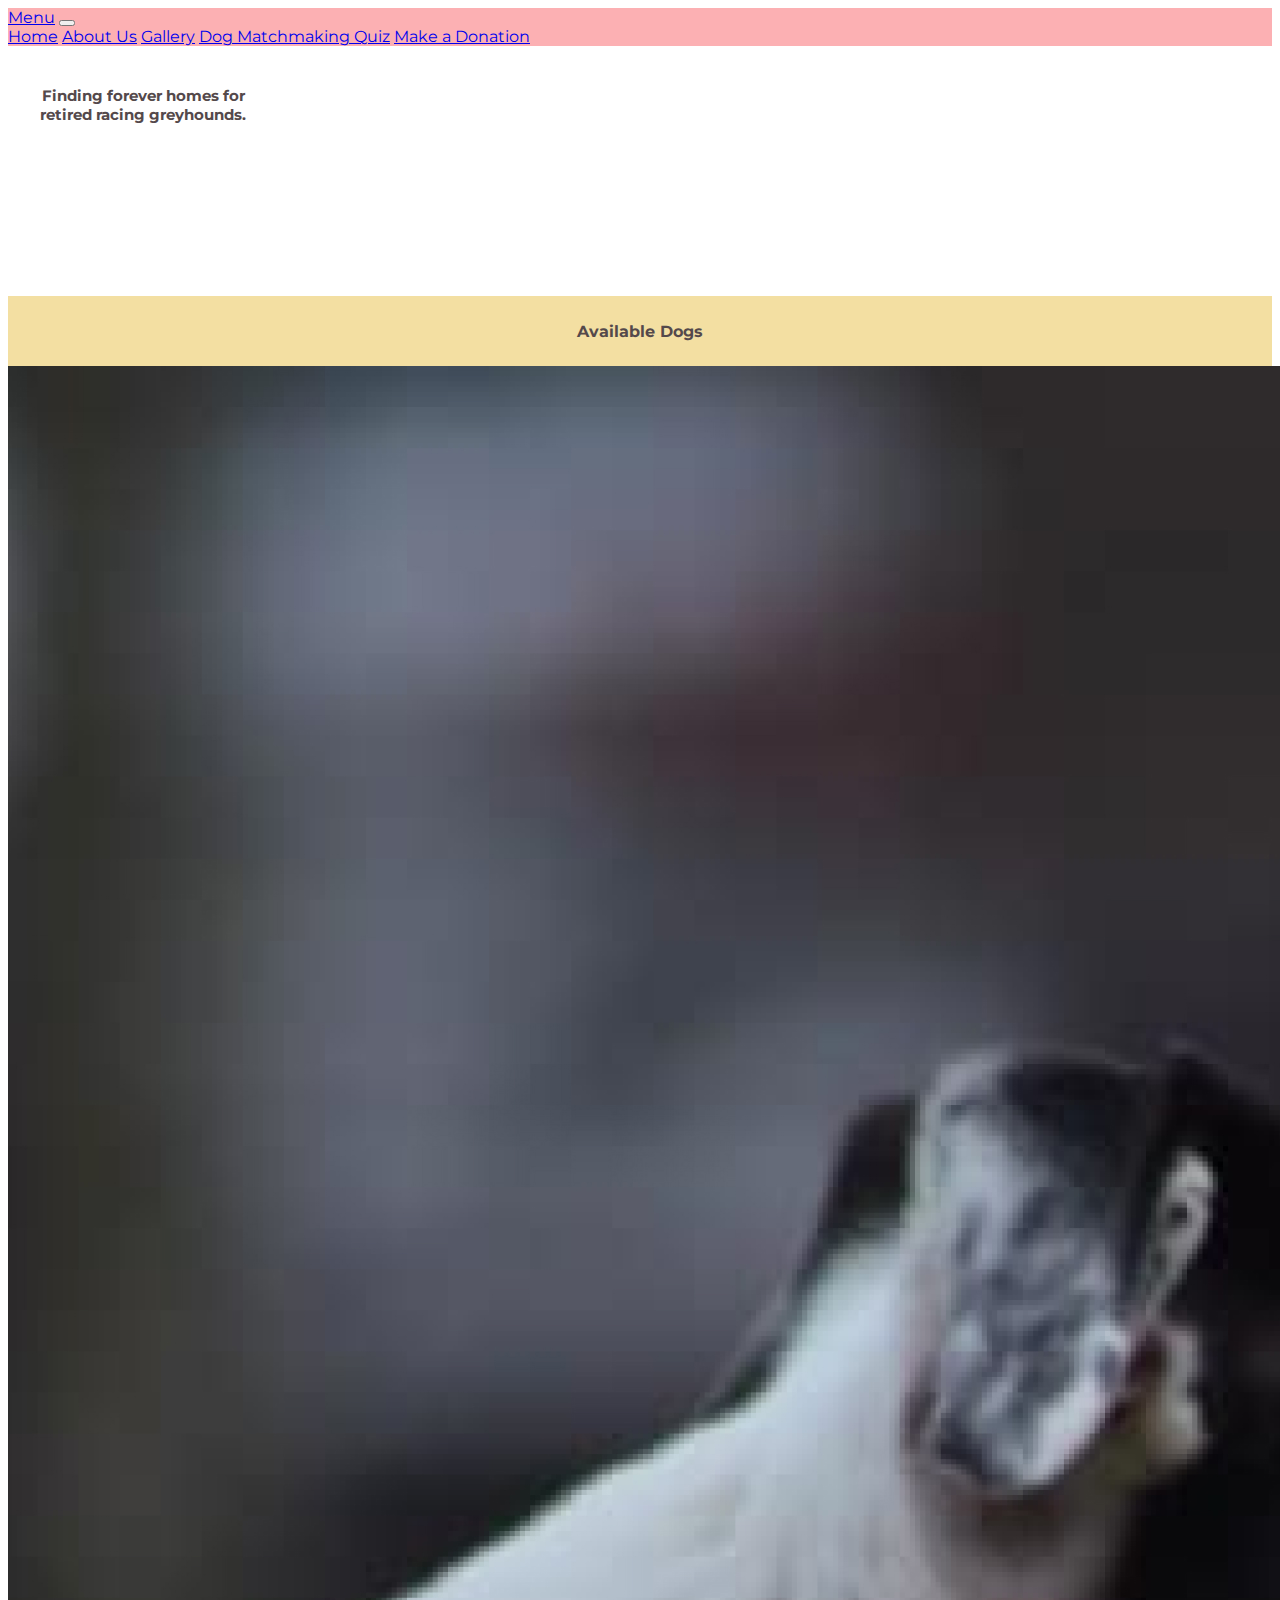
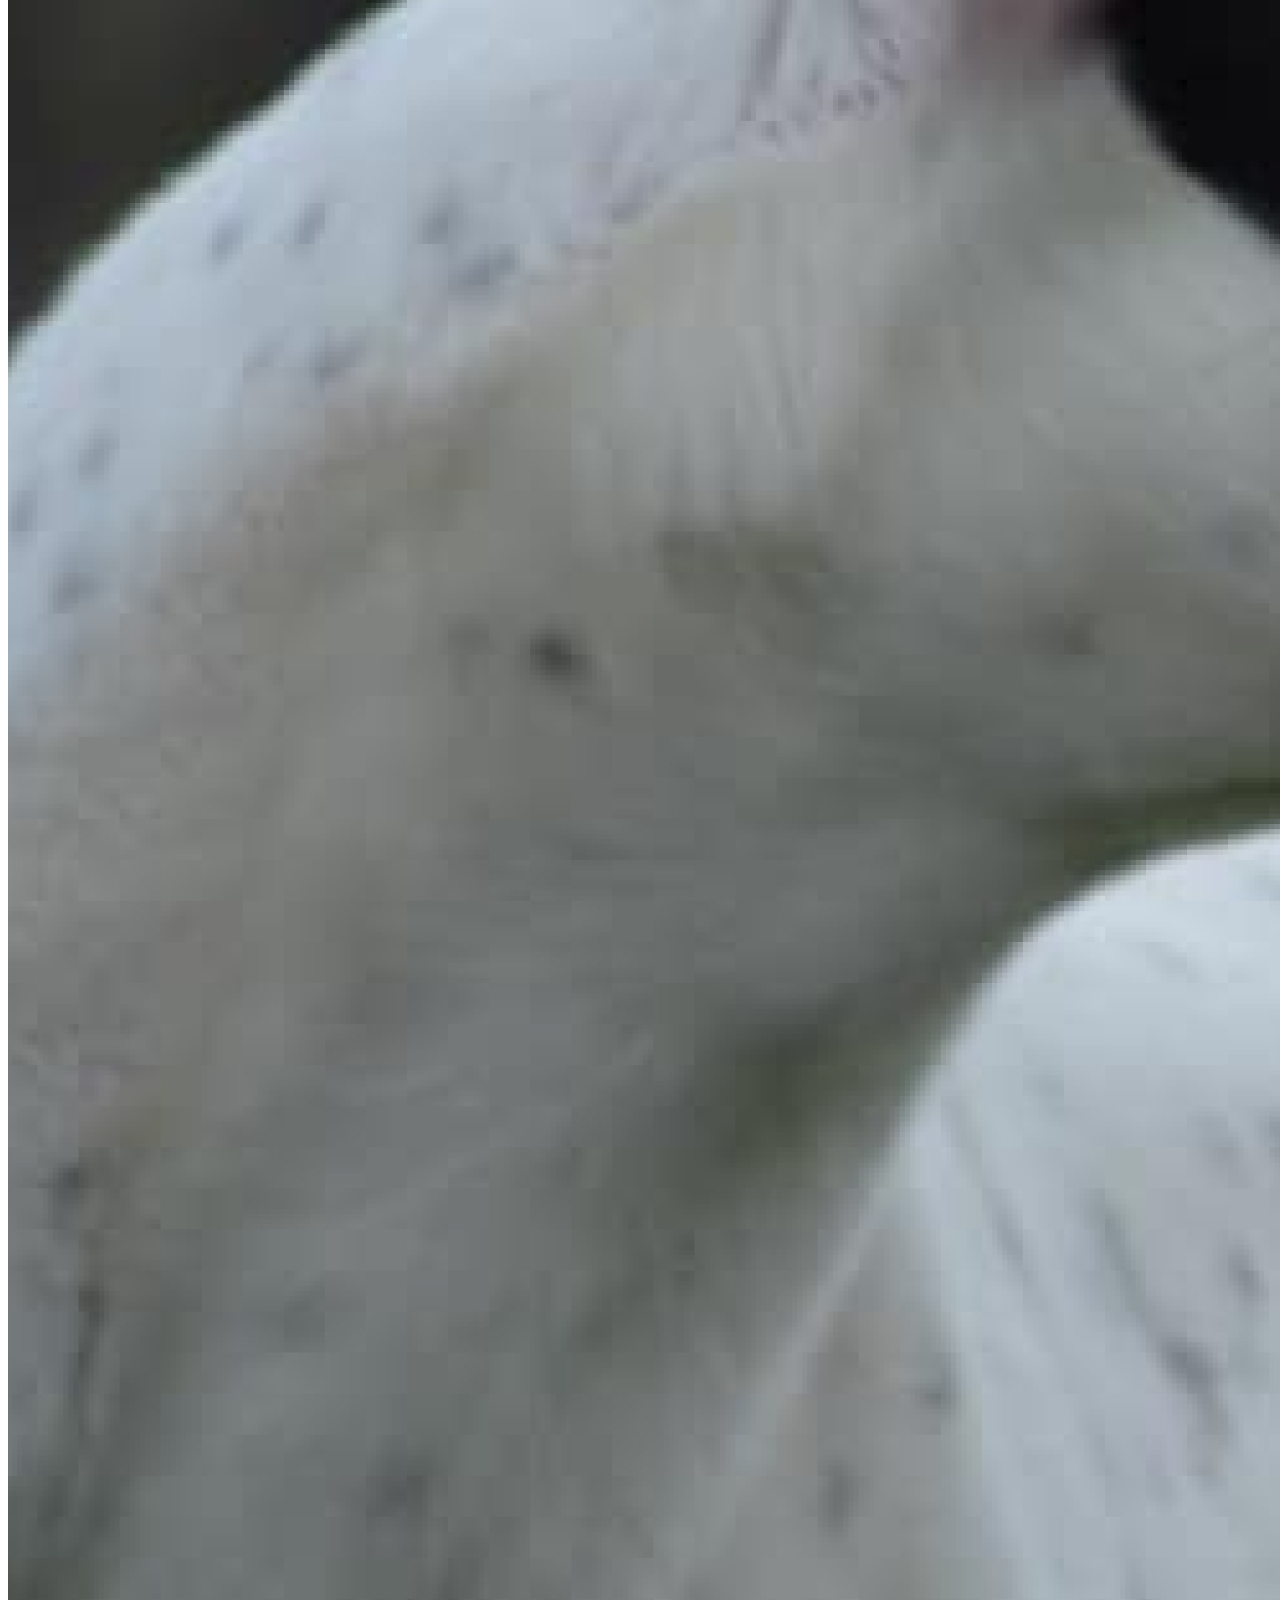
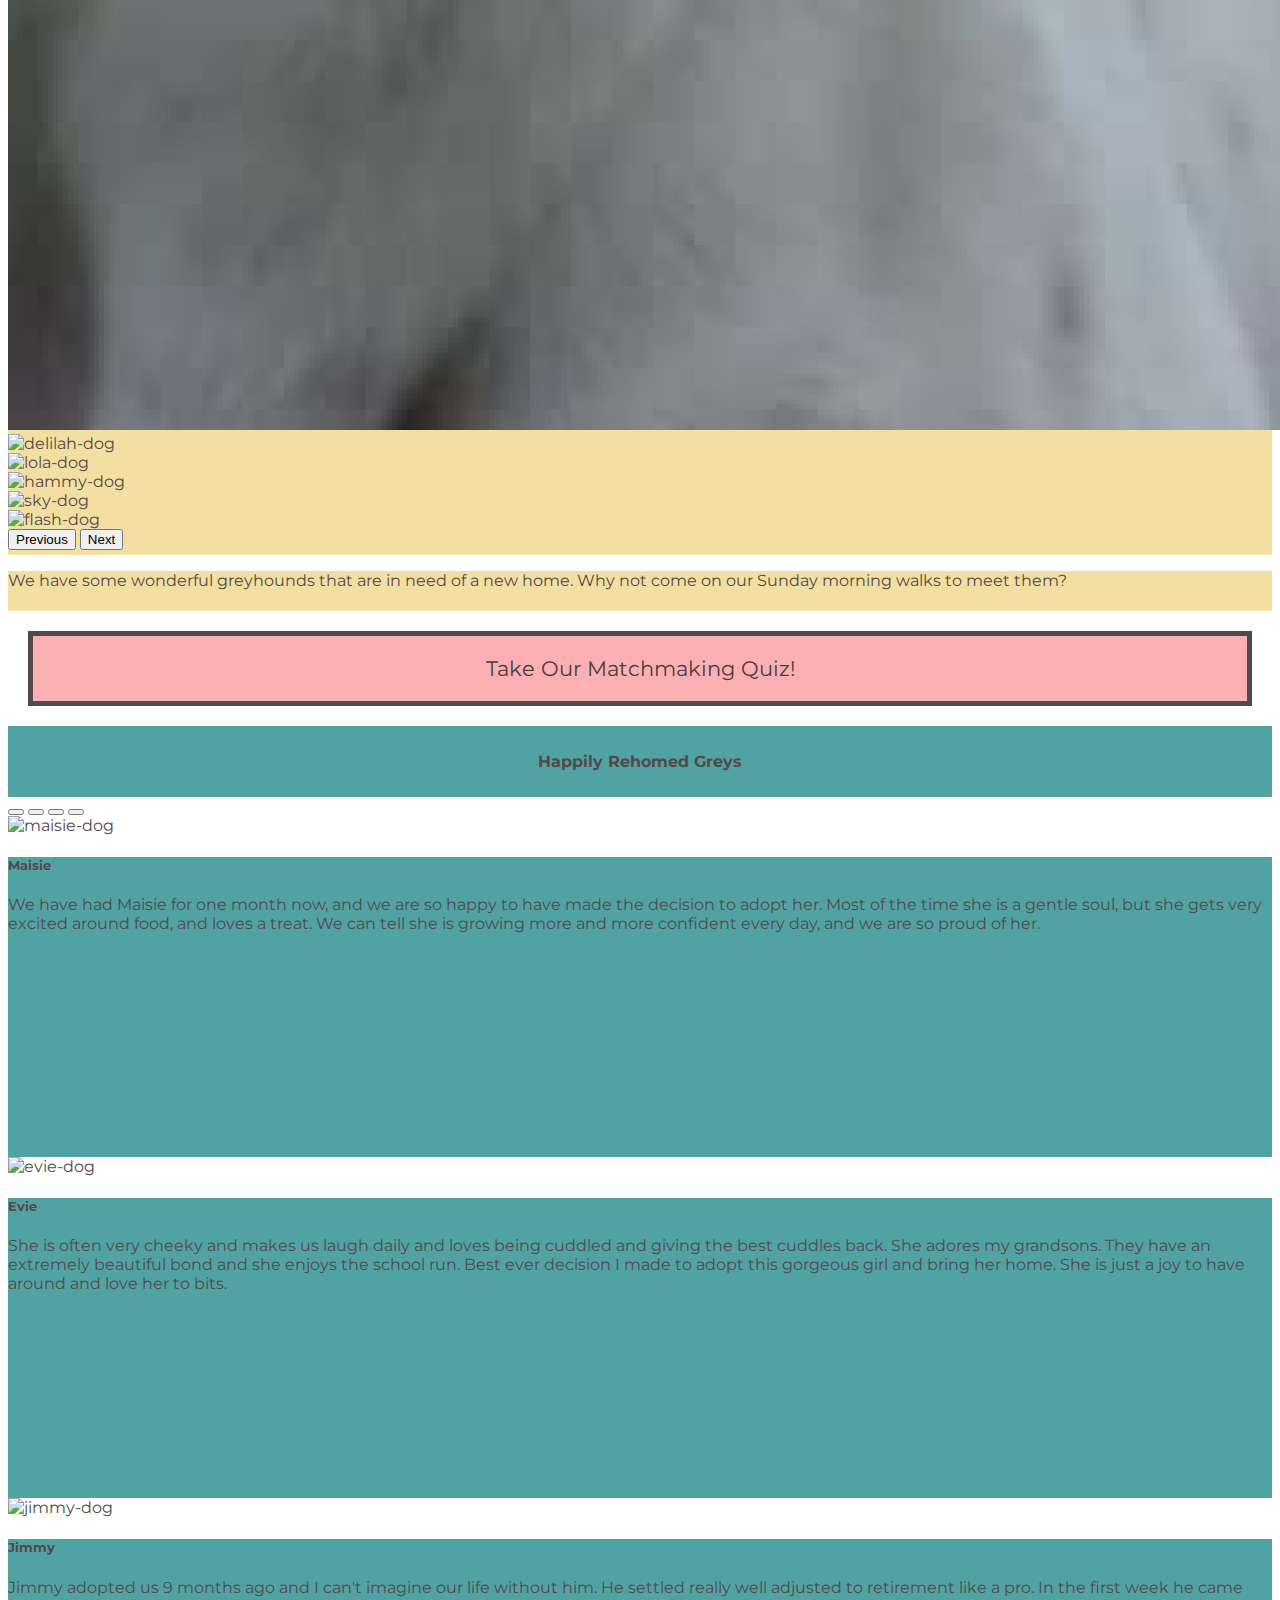
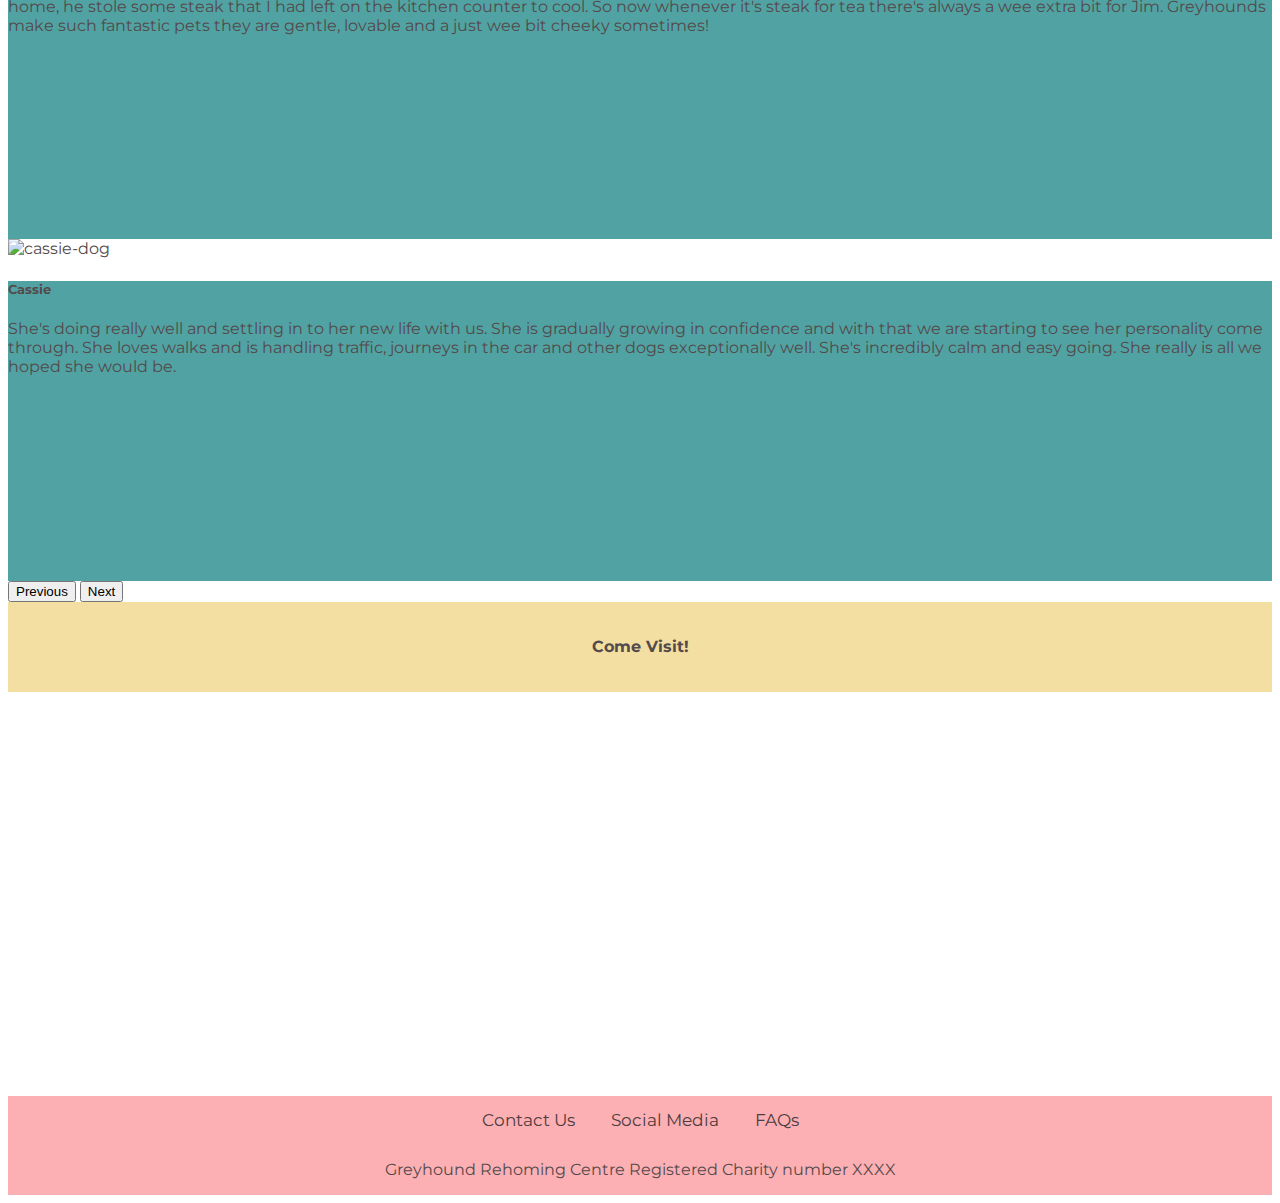
==== index.html @ 3ba289df "fixes quiz link" ====
<!DOCTYPE html>
<html lang="en">
  <head>
    <meta charset="UTF-8" />
    <meta http-equiv="X-UA-Compatible" content="IE=edge" />

    <!-- bootstrap viewport -->
    <meta name="viewport" content="width=device-width, initial-scale=1" />
    <link rel="stylesheet" href="main.css" />
    <link rel="preconnect" href="https://fonts.googleapis.com" />
    <link rel="preconnect" href="https://fonts.googleapis.com" />
    <link rel="preconnect" href="https://fonts.gstatic.com" crossorigin />
    <link
      href="https://fonts.googleapis.com/css2?family=Festive&family=Montserrat:wght@100;300;500&family=Nunito:wght@300&family=Quintessential&family=Roboto:wght@100&family=Rowdies:wght@300&display=swap"
      rel="stylesheet"
    />

    <!-- Link to bootstrap -->
    <link
      href="https://cdn.jsdelivr.net/npm/bootstrap@5.1.3/dist/css/bootstrap.min.css"
      rel="stylesheet"
      integrity="sha384-1BmE4kWBq78iYhFldvKuhfTAU6auU8tT94WrHftjDbrCEXSU1oBoqyl2QvZ6jIW3"
      crossorigin="anonymous"
    />

    <title>Home</title>
  </head>
  <body>
    <nav class="navbar navbar-light">
      <div class="container-fluid">
        <a class="navbar-brand" href="#">Menu</a>
        <button
          class="navbar-toggler"
          type="button"
          data-bs-toggle="collapse"
          data-bs-target="#navbarNavAltMarkup"
          aria-controls="navbarNavAltMarkup"
          aria-expanded="false"
          aria-label="Toggle navigation"
        >
          <span class="navbar-toggler-icon"></span>
        </button>
        <div class="collapse navbar-collapse" id="navbarNavAltMarkup">
          <div class="navbar-nav">
            <a class="nav-link active" aria-current="page" href="#">Home</a>
            <a class="nav-link" href="#">About Us</a>
            <a class="nav-link" href="#">Gallery</a>
            <a class="nav-link" href="quiz/quiz.html">Dog Matchmaking Quiz</a>
            <a class="nav-link" href="#">Make a Donation</a>
          </div>
        </div>
      </div>
    </nav>

    <div>
      <div class="intro">
        <div class="intro-text">
          <p>Finding forever homes for retired racing greyhounds.</p>
        </div>
      </div>
    </div>

    <div class="gallery">
      <div class="title-section">
        <h1>Available Dogs</h1>
      </div>
      <div id="carouselGallery" class="carousel slide" data-bs-ride="carousel">
        <div class="carousel-inner">
          <div class="carousel-item active">
            <img src="src/Alfie.jpg" class="d-block w-100" alt="alfie-dog" />
          </div>
          <div class="carousel-item">
            <img
              src="src/Delilah.jpg"
              class="d-block w-100"
              alt="delilah-dog"
            />
          </div>
          <div class="carousel-item">
            <img src="src/Lola.jpg" class="d-block w-100" alt="lola-dog" />
          </div>
          <div class="carousel-item">
            <img src="src/Hammy.jpg" class="d-block w-100" alt="hammy-dog" />
          </div>
          <div class="carousel-item">
            <img src="src/Sky.jpg" class="d-block w-100" alt="sky-dog" />
          </div>
          <div class="carousel-item">
            <img src="src/Flash.jpg" class="d-block w-100" alt="flash-dog" />
          </div>
        </div>
        <button
          class="carousel-control-prev"
          type="button"
          data-bs-target="#carouselGallery"
          data-bs-slide="prev"
        >
          <span class="carousel-control-prev-icon" aria-hidden="true"></span>
          <span class="visually-hidden">Previous</span>
        </button>
        <button
          class="carousel-control-next"
          type="button"
          data-bs-target="#carouselGallery"
          data-bs-slide="next"
        >
          <span class="carousel-control-next-icon" aria-hidden="true"></span>
          <span class="visually-hidden">Next</span>
        </button>
      </div>
    </div>
    <div class="gallery">
      <p>
        We have some wonderful greyhounds that are in need of a new home. Why
        not come on our Sunday morning walks to meet them?
      </p>
    </div>

    <div class="quiz">
      <a href="quiz/quiz.html">Take Our Matchmaking Quiz!</a>
    </div>

    <div class="stories-gallery">
      <div class="title-section text-center">
        <h1>Happily Rehomed Greys</h1>
      </div>
    </div>

    <div
      id="carouselStoriesGallery"
      class="carousel slide"
      data-bs-ride="carousel"
    >
      <div class="carousel-indicators">
        <button
          type="button"
          data-bs-target="#carouselStoriesGallery"
          data-bs-slide-to="0"
          class="active"
          aria-current="true"
          aria-label="Slide 1"
        ></button>
        <button
          type="button"
          data-bs-target="#carouselStoriesGallery"
          data-bs-slide-to="1"
          aria-label="Slide 2"
        ></button>
        <button
          type="button"
          data-bs-target="#carouselStoriesGallery"
          data-bs-slide-to="2"
          aria-label="Slide 3"
        ></button>
        <button
          type="button"
          data-bs-target="#carouselStoriesGallery"
          data-bs-slide-to="3"
          aria-label="Slide 4"
        ></button>
      </div>
      <div class="carousel-inner">
        <div class="carousel-item active">
          <img src="src/Maisie.jpg" class="card-img-top" alt="maisie-dog" />
          <div class="card-body" style="background-color: #51a3a3">
            <h5 class="card-title">Maisie</h5>
            <p class="card-text">
              We have had Maisie for one month now, and we are so happy to have
              made the decision to adopt her. Most of the time she is a gentle
              soul, but she gets very excited around food, and loves a treat. We
              can tell she is growing more and more confident every day, and we
              are so proud of her.
            </p>
          </div>
        </div>

        <div class="carousel-item">
          <div>
            <img src="src/Evie.jpg" class="card-img-top" alt="evie-dog" />
            <div class="card-body" style="background-color: #51a3a3">
              <h5 class="card-title">Evie</h5>
              <p class="card-text">
                She is often very cheeky and makes us laugh daily and loves
                being cuddled and giving the best cuddles back. She adores my
                grandsons. They have an extremely beautiful bond and she enjoys
                the school run. Best ever decision I made to adopt this gorgeous
                girl and bring her home. She is just a joy to have around and
                love her to bits.
              </p>
            </div>
          </div>
        </div>

        <div class="carousel-item">
          <div>
            <img src="src/Jimmy.jpg" class="card-img-top" alt="jimmy-dog" />
            <div class="card-body" style="background-color: #51a3a3">
              <h5 class="card-title">Jimmy</h5>
              <p class="card-text">
                Jimmy adopted us 9 months ago and I can't imagine our life
                without him. He settled really well adjusted to retirement like
                a pro. In the first week he came home, he stole some steak that
                I had left on the kitchen counter to cool. So now whenever it's
                steak for tea there's always a wee extra bit for Jim. Greyhounds
                make such fantastic pets they are gentle, lovable and a just wee
                bit cheeky sometimes!
              </p>
            </div>
          </div>
        </div>

        <div class="carousel-item">
          <div>
            <img src="src/Cassie.jpg" class="card-img-top" alt="cassie-dog" />
            <div class="card-body" style="background-color: #51a3a3">
              <h5 class="card-title">Cassie</h5>
              <p class="card-text">
                She's doing really well and settling in to her new life with us.
                She is gradually growing in confidence and with that we are
                starting to see her personality come through. She loves walks
                and is handling traffic, journeys in the car and other dogs
                exceptionally well. She's incredibly calm and easy going. She
                really is all we hoped she would be.
              </p>
            </div>
          </div>
        </div>
      </div>

      <button
        class="carousel-control-prev"
        type="button"
        data-bs-target="#carouselStoriesGallery"
        data-bs-slide="prev"
      >
        <span class="carousel-control-prev-icon" aria-hidden="true"></span>
        <span class="visually-hidden">Previous</span>
      </button>
      <button
        class="carousel-control-next"
        type="button"
        data-bs-target="#carouselStoriesGallery"
        data-bs-slide="next"
      >
        <span class="carousel-control-next-icon" aria-hidden="true"></span>
        <span class="visually-hidden">Next</span>
      </button>
    </div>

    <div class="map">
      <div class="title-section">
        <h1>Come Visit!</h1>
      </div>
    </div>

    <div class="iframe-maps">
      <iframe
        id="frame"
        src="https://www.google.com/maps/embed?pb=!1m14!1m8!1m3!1d2236.293097676488!2d-3.1783372!3d55.9096181!3m2!1i1024!2i768!4f13.1!3m3!1m2!1s0x4887b94c9f9bc181%3A0x267ba6e4cbd94425!2sRehoming%20Retired%20Greyhounds%20Edinburgh!5e0!3m2!1sen!2suk!4v1646588713411!5m2!1sen!2suk"
        width="100%"
        height="400"
        style="border: 0"
        allowfullscreen=""
        loading="lazy"
      ></iframe>
    </div>

    <footer class="footer">
      <div class="footerlinks">
        <a href="https://www.bbc.co.uk/">Contact Us</a>
        <a href="https://www.bbc.co.uk/">Social Media</a>
        <a href="https://www.bbc.co.uk/">FAQs</a>
      </div>

      <div class="charityReg">
        <p>Greyhound Rehoming Centre Registered Charity number XXXX</p>
      </div>
    </footer>
    <!-- Initialize Swiper (this must be in the body) -->
    <script src="index.js"></script>
    <!-- bootstrap js files -->
    <script
      src="https://cdn.jsdelivr.net/npm/@popperjs/core@2.10.2/dist/umd/popper.min.js"
      integrity="sha384-7+zCNj/IqJ95wo16oMtfsKbZ9ccEh31eOz1HGyDuCQ6wgnyJNSYdrPa03rtR1zdB"
      crossorigin="anonymous"
    ></script>
    <script
      src="https://cdn.jsdelivr.net/npm/bootstrap@5.1.3/dist/js/bootstrap.min.js"
      integrity="sha384-QJHtvGhmr9XOIpI6YVutG+2QOK9T+ZnN4kzFN1RtK3zEFEIsxhlmWl5/YESvpZ13"
      crossorigin="anonymous"
    ></script>
  </body>
</html>
---- main.css ----
body {
  color: #54494b;
  font-family: "Montserrat", sans-serif !important;
}

.card-body {
  background-color: #51a3a3;
  height: 300px;
}

.card-text {
  color: #54494b;
}

.card-title {
  color: #54494b;
}

.charityReg {
  text-align: center;
}

.footer {
  background-color: #fcb0b3;
  overflow: hidden;
}

.footerlinks {
  align-items: flex;
  text-align: center;
  padding: 14px 16px;
}

.footerlinks a {
  text-decoration: none;
  font-size: 17px;
  color: #4e3c3f;
  padding: 14px 16px;
}

.gallery {
  background-color: #f3dfa2;
  position: relative;
  padding-bottom: 5px;
}

.iframe-maps {
  width: 100%;
  color: #4e3c3f;
}

.image-container {
  display: flex;
  justify-content: center;
}

.intro {
  background-image: url("src/introPhotoresized.jpeg");
  background-size: cover;
  width: 100%;
  height: 250px;
  background-repeat: no-repeat;
  background-position: top center;
  background-attachment: scroll;
}

.intro-text {
  width: 250px;
  height: 80px;
  padding-top: 20px;
  padding-bottom: 20px;
  padding-left: 10px;
  padding-right: 10px;
  box-sizing: border-box;
  font-size: 15px;
  text-align: center;
  position: absolute;
  margin-left: 10px;
  margin-top: 5px;
  font-weight: bold;
}

.map {
  display: flex;
  justify-content: center;
  flex-direction: column;
  background-color: #f3dfa2;
  position: relative;
  padding: 10px;
}

.navbar-light {
  background-color: #fcb0b3;
}

.stories-gallery {
  /* display: flex;
    justify-content: center; */
  background-color: #51a3a3;
}

.title-section {
  display: flex;
  justify-content: center;
  font-weight: bold !important;
  font-size: 0.5rem !important;
  padding-top: 15px;
  padding-bottom: 15px;
}

.quiz {
  background-color: #fcb0b3;
  text-align: center;
  padding: 20px;
  border: #54494b 5px solid;
  margin: 20px;
  font-size: 21px;
}

.quiz a {
  text-decoration: none;
  color: #4e3c3f;
}
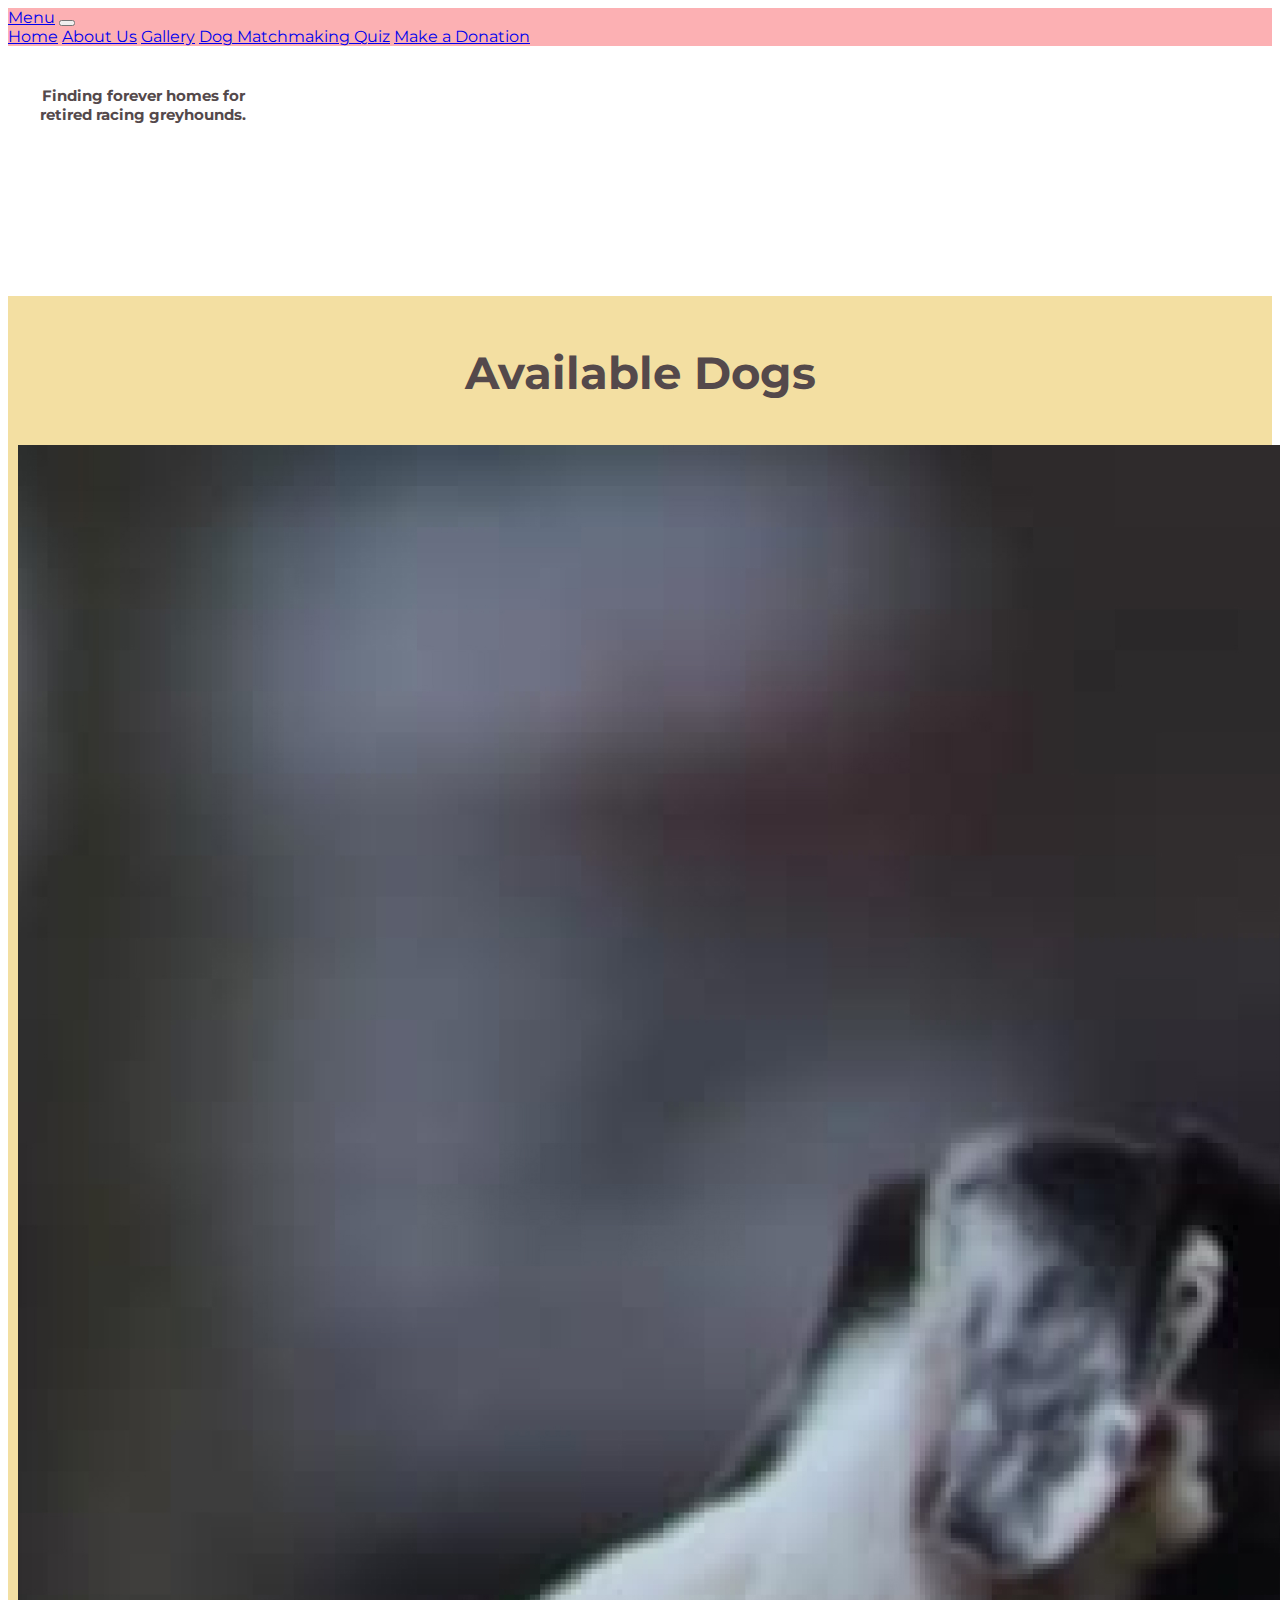
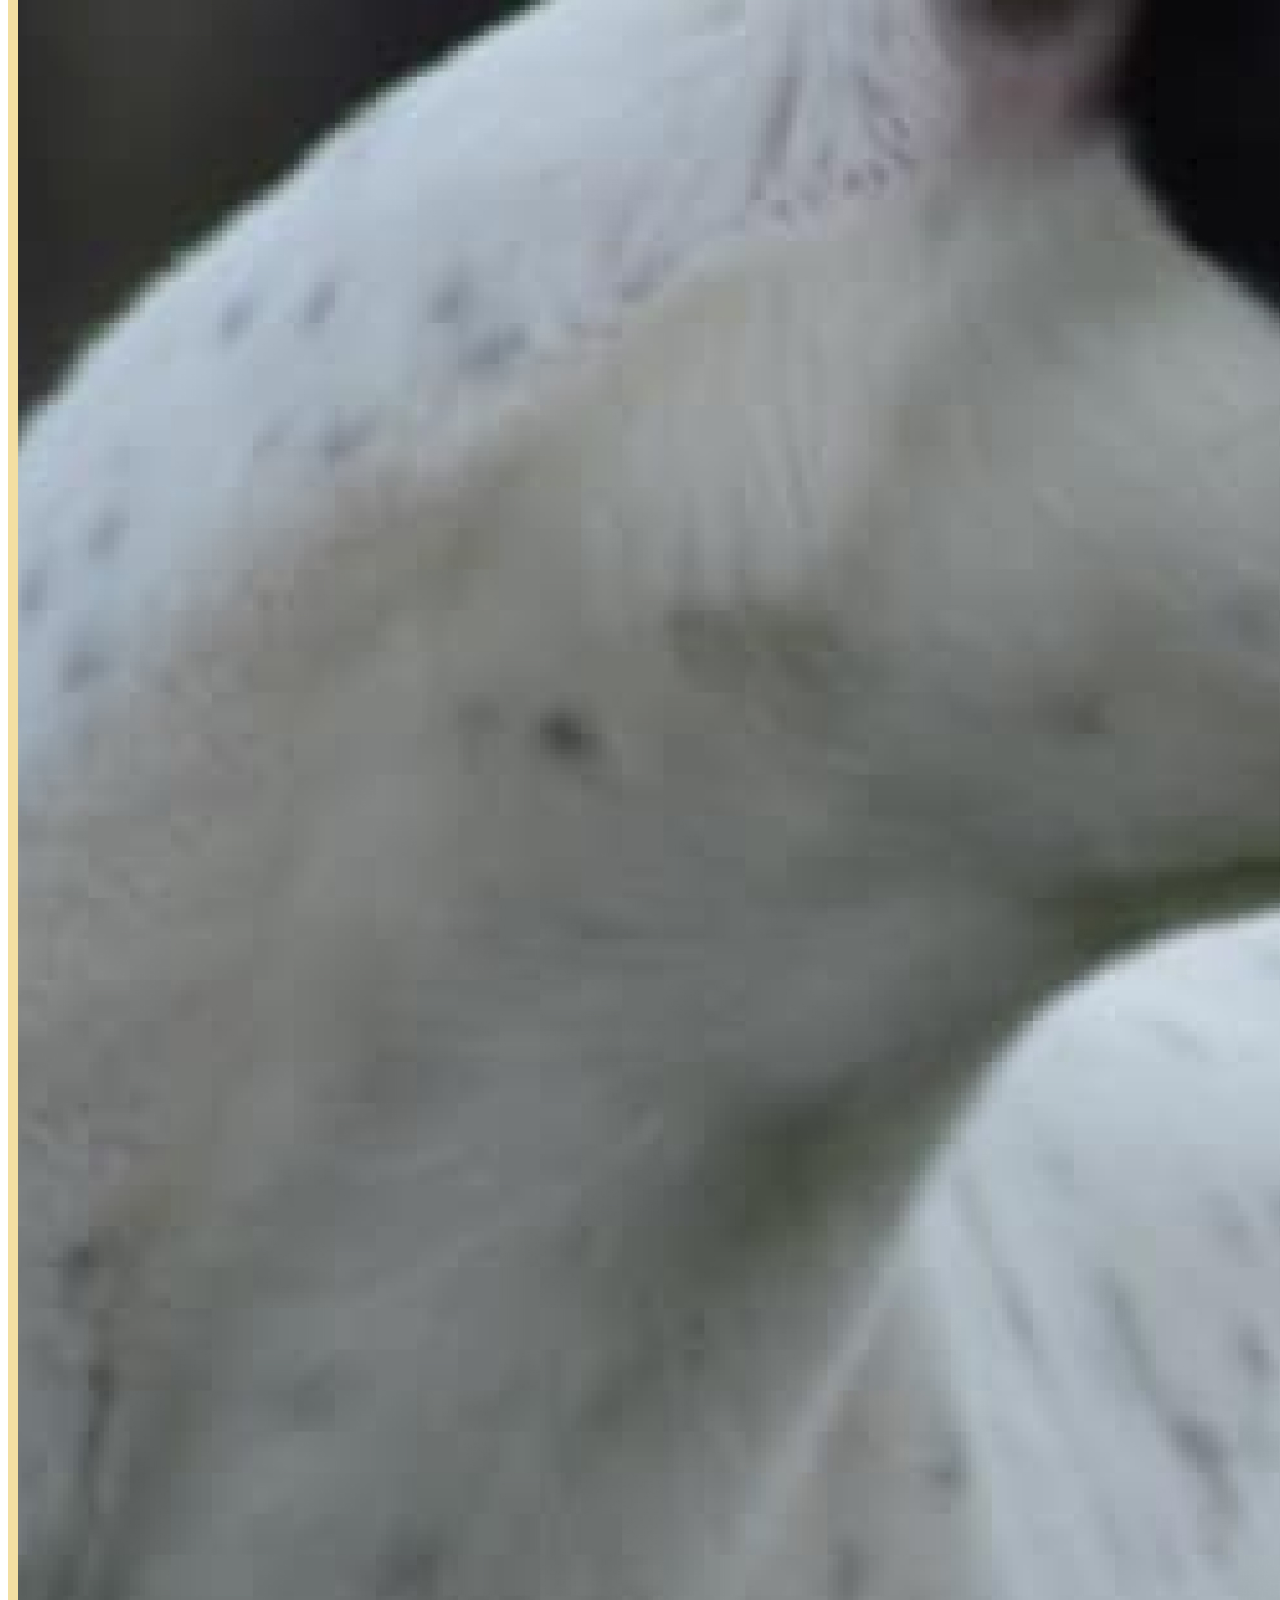
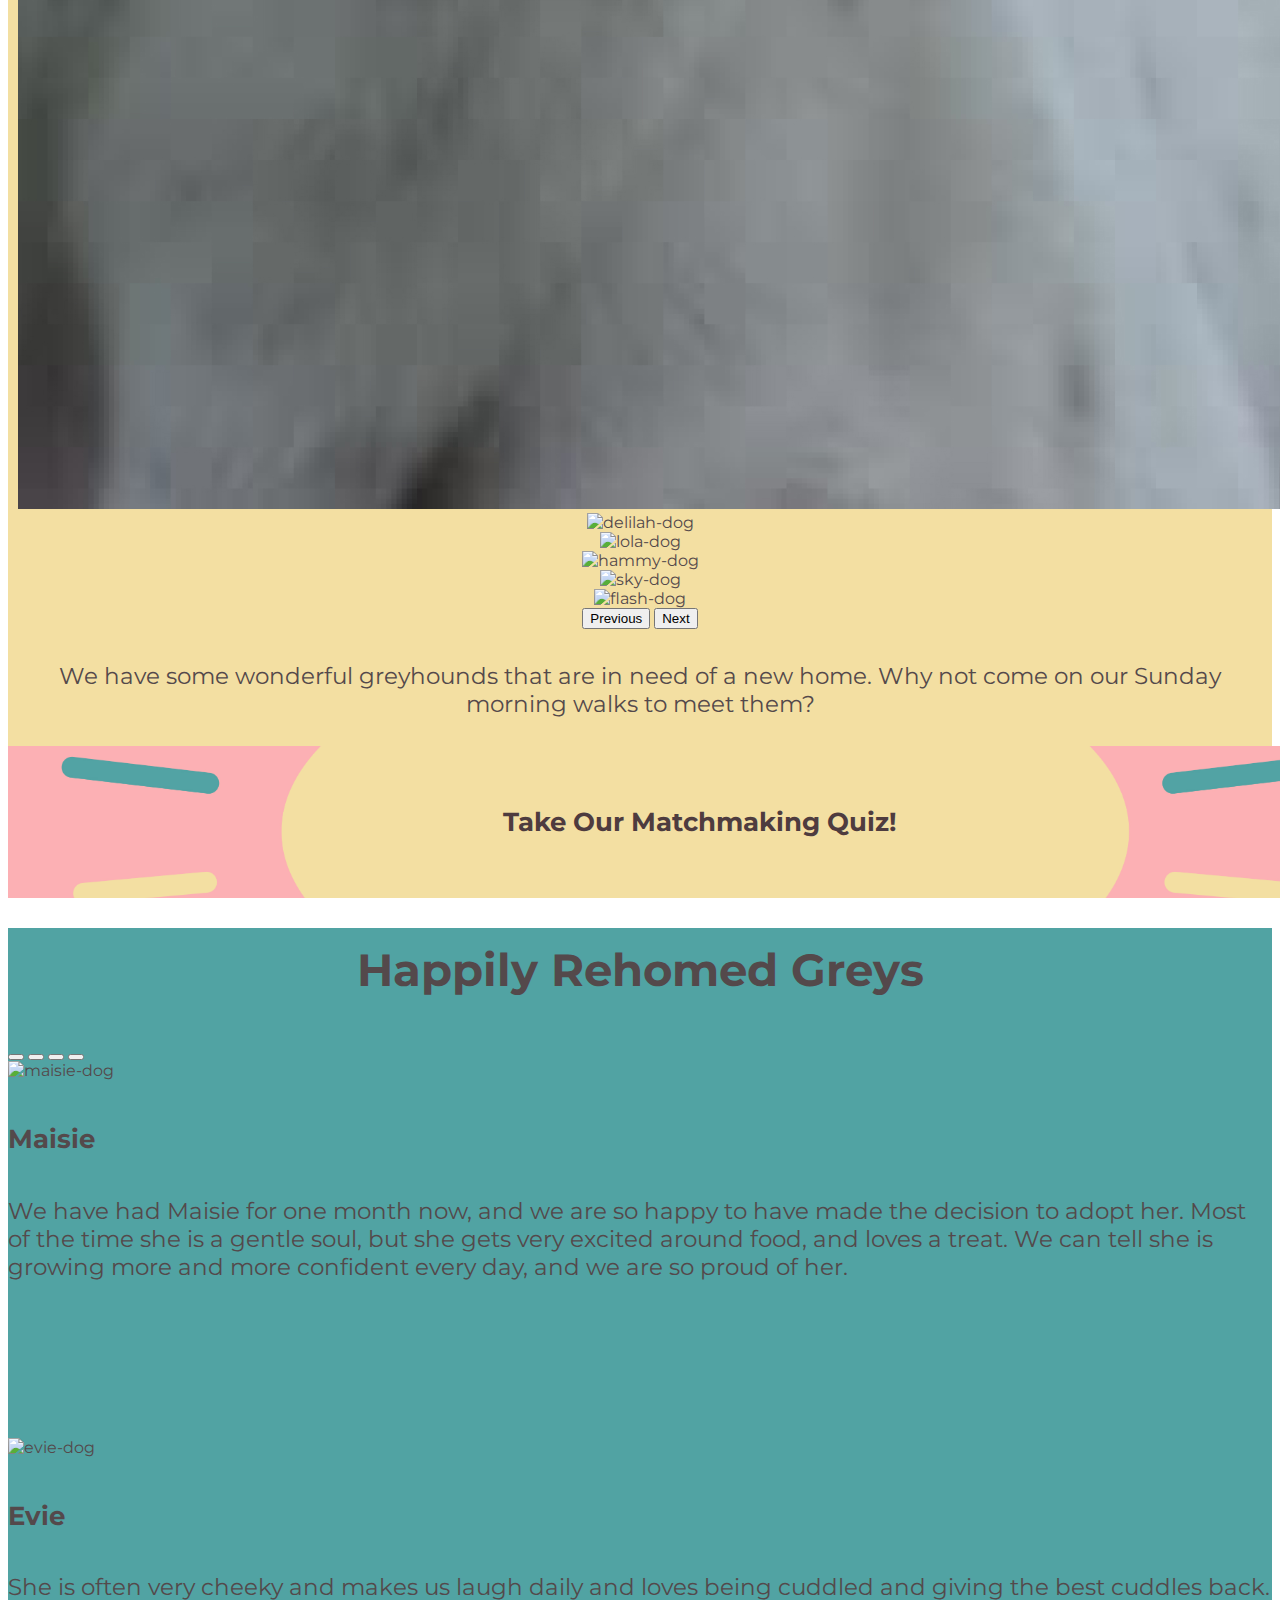
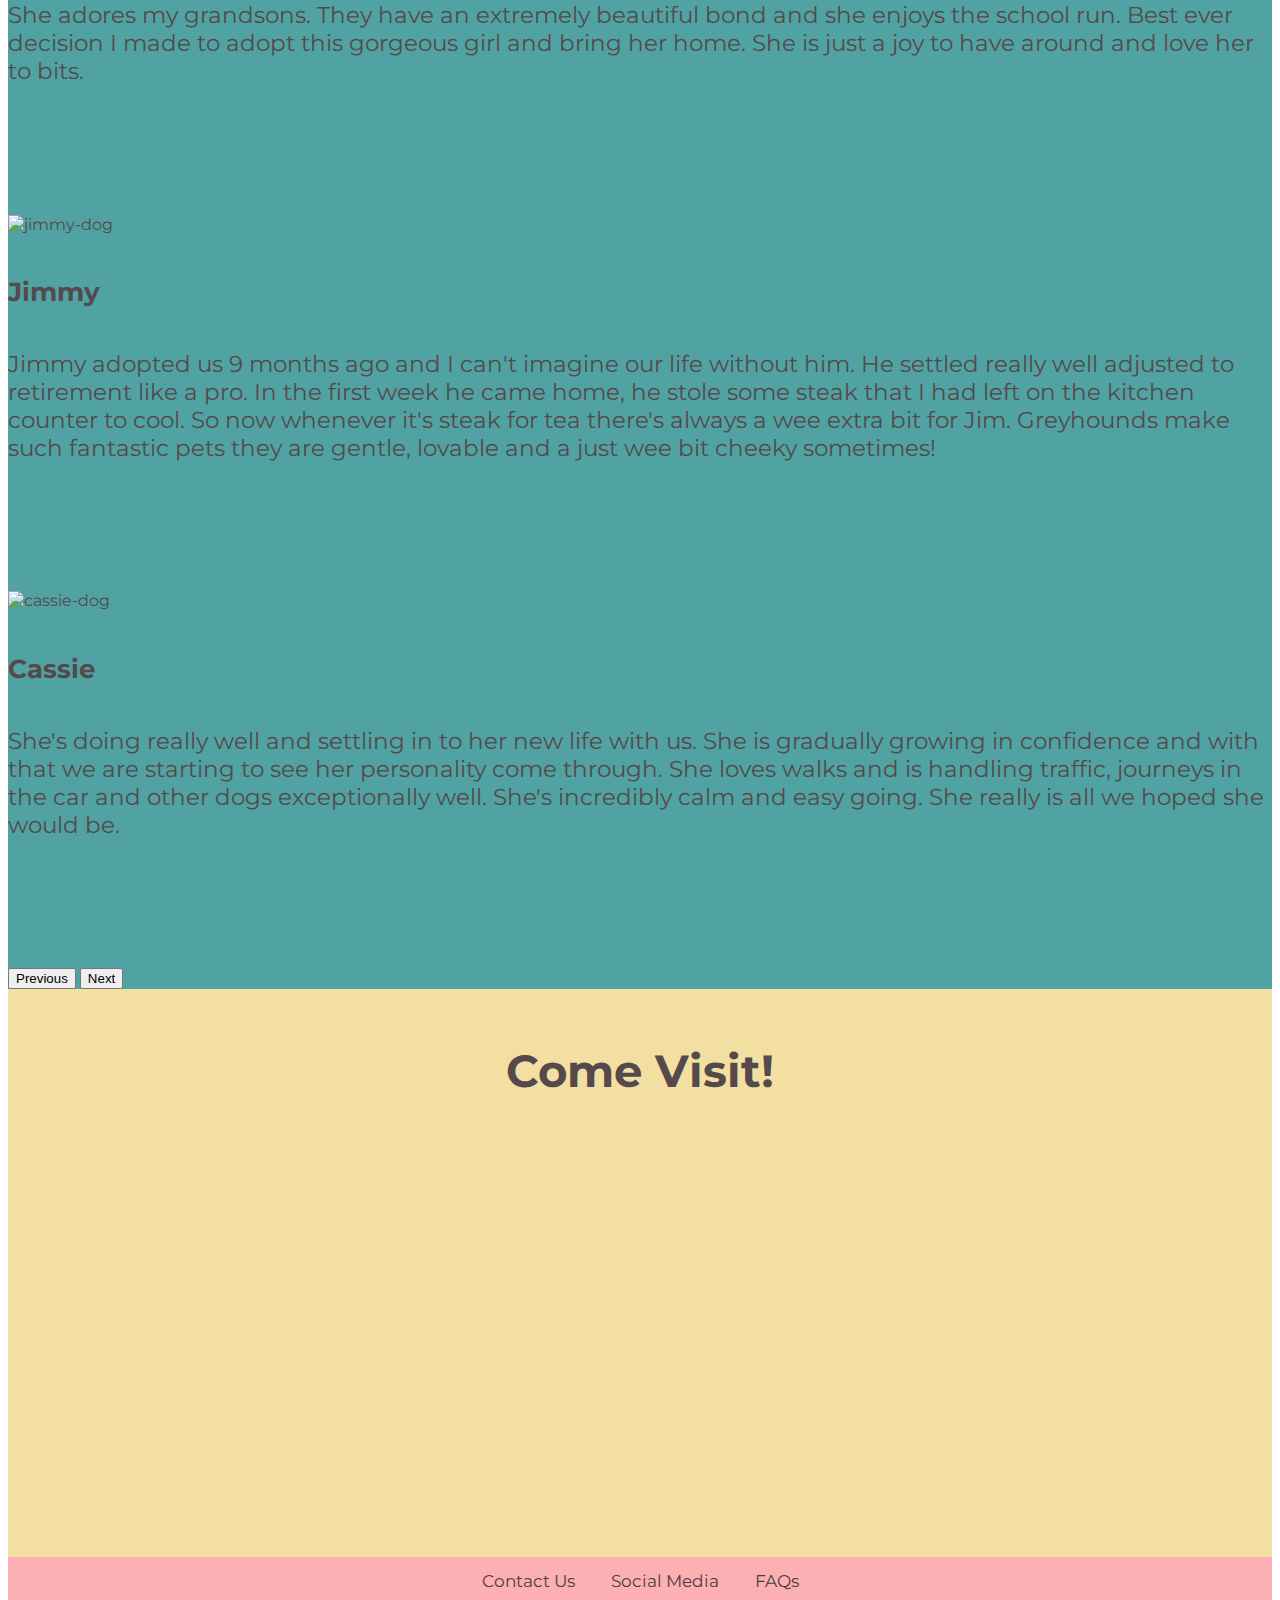
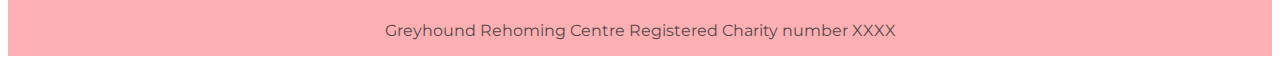
==== commit 245e7a17: "improves desktop look" ====
--- a/index.html
+++ b/index.html
@@ -26,7 +26,7 @@
     <title>Home</title>
   </head>
   <body>
-    <nav class="navbar navbar-light">
+    <nav class="navbar navbar-expand-lg navbar-light navbar-light">
       <div class="container-fluid">
         <a class="navbar-brand" href="#">Menu</a>
         <button
@@ -45,7 +45,7 @@
             <a class="nav-link active" aria-current="page" href="#">Home</a>
             <a class="nav-link" href="#">About Us</a>
             <a class="nav-link" href="#">Gallery</a>
-            <a class="nav-link" href="quiz/quiz.html">Dog Matchmaking Quiz</a>
+            <a class="nav-link" href="quiz.html">Dog Matchmaking Quiz</a>
             <a class="nav-link" href="#">Make a Donation</a>
           </div>
         </div>
@@ -61,8 +61,8 @@
     </div>
 
     <div class="gallery">
-      <div class="title-section">
-        <h1>Available Dogs</h1>
+      <div>
+        <h1 class="title-section">Available Dogs</h1>
       </div>
       <div id="carouselGallery" class="carousel slide" data-bs-ride="carousel">
         <div class="carousel-inner">
@@ -110,159 +110,159 @@
       </div>
     </div>
     <div class="gallery">
-      <p>
+      <p class="card-text">
         We have some wonderful greyhounds that are in need of a new home. Why
         not come on our Sunday morning walks to meet them?
       </p>
     </div>
 
     <div class="quiz">
-      <a href="quiz/quiz.html">Take Our Matchmaking Quiz!</a>
+      <a href="quiz.html">Take Our Matchmaking Quiz!</a>
     </div>
 
     <div class="stories-gallery">
-      <div class="title-section text-center">
-        <h1>Happily Rehomed Greys</h1>
-      </div>
-    </div>
-
-    <div
-      id="carouselStoriesGallery"
-      class="carousel slide"
-      data-bs-ride="carousel"
-    >
-      <div class="carousel-indicators">
-        <button
+      <div>
+        <h1 class="title-section">Happily Rehomed Greys</h1>
+      </div>
+
+      <div
+        id="carouselStoriesGallery"
+        class="carousel slide"
+        data-bs-ride="carousel"
+      >
+        <div class="carousel-indicators">
+          <button
+            type="button"
+            data-bs-target="#carouselStoriesGallery"
+            data-bs-slide-to="0"
+            class="active"
+            aria-current="true"
+            aria-label="Slide 1"
+          ></button>
+          <button
+            type="button"
+            data-bs-target="#carouselStoriesGallery"
+            data-bs-slide-to="1"
+            aria-label="Slide 2"
+          ></button>
+          <button
+            type="button"
+            data-bs-target="#carouselStoriesGallery"
+            data-bs-slide-to="2"
+            aria-label="Slide 3"
+          ></button>
+          <button
+            type="button"
+            data-bs-target="#carouselStoriesGallery"
+            data-bs-slide-to="3"
+            aria-label="Slide 4"
+          ></button>
+        </div>
+        <div class="carousel-inner">
+          <div class="carousel-item active">
+            <img src="src/Maisie.jpg" class="card-img-top" alt="maisie-dog" />
+            <div class="card-body" style="background-color: #51a3a3">
+              <h5 class="card-title">Maisie</h5>
+              <p class="card-text">
+                We have had Maisie for one month now, and we are so happy to
+                have made the decision to adopt her. Most of the time she is a
+                gentle soul, but she gets very excited around food, and loves a
+                treat. We can tell she is growing more and more confident every
+                day, and we are so proud of her.
+              </p>
+            </div>
+          </div>
+
+          <div class="carousel-item">
+            <div>
+              <img src="src/Evie.jpg" class="card-img-top" alt="evie-dog" />
+              <div class="card-body" style="background-color: #51a3a3">
+                <h5 class="card-title">Evie</h5>
+                <p class="card-text">
+                  She is often very cheeky and makes us laugh daily and loves
+                  being cuddled and giving the best cuddles back. She adores my
+                  grandsons. They have an extremely beautiful bond and she
+                  enjoys the school run. Best ever decision I made to adopt this
+                  gorgeous girl and bring her home. She is just a joy to have
+                  around and love her to bits.
+                </p>
+              </div>
+            </div>
+          </div>
+
+          <div class="carousel-item">
+            <div>
+              <img src="src/Jimmy.jpg" class="card-img-top" alt="jimmy-dog" />
+              <div class="card-body" style="background-color: #51a3a3">
+                <h5 class="card-title">Jimmy</h5>
+                <p class="card-text">
+                  Jimmy adopted us 9 months ago and I can't imagine our life
+                  without him. He settled really well adjusted to retirement
+                  like a pro. In the first week he came home, he stole some
+                  steak that I had left on the kitchen counter to cool. So now
+                  whenever it's steak for tea there's always a wee extra bit for
+                  Jim. Greyhounds make such fantastic pets they are gentle,
+                  lovable and a just wee bit cheeky sometimes!
+                </p>
+              </div>
+            </div>
+          </div>
+
+          <div class="carousel-item">
+            <div>
+              <img src="src/Cassie.jpg" class="card-img-top" alt="cassie-dog" />
+              <div class="card-body" style="background-color: #51a3a3">
+                <h5 class="card-title">Cassie</h5>
+                <p class="card-text">
+                  She's doing really well and settling in to her new life with
+                  us. She is gradually growing in confidence and with that we
+                  are starting to see her personality come through. She loves
+                  walks and is handling traffic, journeys in the car and other
+                  dogs exceptionally well. She's incredibly calm and easy going.
+                  She really is all we hoped she would be.
+                </p>
+              </div>
+            </div>
+          </div>
+        </div>
+
+        <button
+          class="carousel-control-prev"
           type="button"
           data-bs-target="#carouselStoriesGallery"
-          data-bs-slide-to="0"
-          class="active"
-          aria-current="true"
-          aria-label="Slide 1"
-        ></button>
-        <button
+          data-bs-slide="prev"
+        >
+          <span class="carousel-control-prev-icon" aria-hidden="true"></span>
+          <span class="visually-hidden">Previous</span>
+        </button>
+        <button
+          class="carousel-control-next"
           type="button"
           data-bs-target="#carouselStoriesGallery"
-          data-bs-slide-to="1"
-          aria-label="Slide 2"
-        ></button>
-        <button
-          type="button"
-          data-bs-target="#carouselStoriesGallery"
-          data-bs-slide-to="2"
-          aria-label="Slide 3"
-        ></button>
-        <button
-          type="button"
-          data-bs-target="#carouselStoriesGallery"
-          data-bs-slide-to="3"
-          aria-label="Slide 4"
-        ></button>
-      </div>
-      <div class="carousel-inner">
-        <div class="carousel-item active">
-          <img src="src/Maisie.jpg" class="card-img-top" alt="maisie-dog" />
-          <div class="card-body" style="background-color: #51a3a3">
-            <h5 class="card-title">Maisie</h5>
-            <p class="card-text">
-              We have had Maisie for one month now, and we are so happy to have
-              made the decision to adopt her. Most of the time she is a gentle
-              soul, but she gets very excited around food, and loves a treat. We
-              can tell she is growing more and more confident every day, and we
-              are so proud of her.
-            </p>
-          </div>
-        </div>
-
-        <div class="carousel-item">
-          <div>
-            <img src="src/Evie.jpg" class="card-img-top" alt="evie-dog" />
-            <div class="card-body" style="background-color: #51a3a3">
-              <h5 class="card-title">Evie</h5>
-              <p class="card-text">
-                She is often very cheeky and makes us laugh daily and loves
-                being cuddled and giving the best cuddles back. She adores my
-                grandsons. They have an extremely beautiful bond and she enjoys
-                the school run. Best ever decision I made to adopt this gorgeous
-                girl and bring her home. She is just a joy to have around and
-                love her to bits.
-              </p>
-            </div>
-          </div>
-        </div>
-
-        <div class="carousel-item">
-          <div>
-            <img src="src/Jimmy.jpg" class="card-img-top" alt="jimmy-dog" />
-            <div class="card-body" style="background-color: #51a3a3">
-              <h5 class="card-title">Jimmy</h5>
-              <p class="card-text">
-                Jimmy adopted us 9 months ago and I can't imagine our life
-                without him. He settled really well adjusted to retirement like
-                a pro. In the first week he came home, he stole some steak that
-                I had left on the kitchen counter to cool. So now whenever it's
-                steak for tea there's always a wee extra bit for Jim. Greyhounds
-                make such fantastic pets they are gentle, lovable and a just wee
-                bit cheeky sometimes!
-              </p>
-            </div>
-          </div>
-        </div>
-
-        <div class="carousel-item">
-          <div>
-            <img src="src/Cassie.jpg" class="card-img-top" alt="cassie-dog" />
-            <div class="card-body" style="background-color: #51a3a3">
-              <h5 class="card-title">Cassie</h5>
-              <p class="card-text">
-                She's doing really well and settling in to her new life with us.
-                She is gradually growing in confidence and with that we are
-                starting to see her personality come through. She loves walks
-                and is handling traffic, journeys in the car and other dogs
-                exceptionally well. She's incredibly calm and easy going. She
-                really is all we hoped she would be.
-              </p>
-            </div>
-          </div>
-        </div>
-      </div>
-
-      <button
-        class="carousel-control-prev"
-        type="button"
-        data-bs-target="#carouselStoriesGallery"
-        data-bs-slide="prev"
-      >
-        <span class="carousel-control-prev-icon" aria-hidden="true"></span>
-        <span class="visually-hidden">Previous</span>
-      </button>
-      <button
-        class="carousel-control-next"
-        type="button"
-        data-bs-target="#carouselStoriesGallery"
-        data-bs-slide="next"
-      >
-        <span class="carousel-control-next-icon" aria-hidden="true"></span>
-        <span class="visually-hidden">Next</span>
-      </button>
+          data-bs-slide="next"
+        >
+          <span class="carousel-control-next-icon" aria-hidden="true"></span>
+          <span class="visually-hidden">Next</span>
+        </button>
+      </div>
     </div>
 
     <div class="map">
-      <div class="title-section">
-        <h1>Come Visit!</h1>
-      </div>
-    </div>
-
-    <div class="iframe-maps">
-      <iframe
-        id="frame"
-        src="https://www.google.com/maps/embed?pb=!1m14!1m8!1m3!1d2236.293097676488!2d-3.1783372!3d55.9096181!3m2!1i1024!2i768!4f13.1!3m3!1m2!1s0x4887b94c9f9bc181%3A0x267ba6e4cbd94425!2sRehoming%20Retired%20Greyhounds%20Edinburgh!5e0!3m2!1sen!2suk!4v1646588713411!5m2!1sen!2suk"
-        width="100%"
-        height="400"
-        style="border: 0"
-        allowfullscreen=""
-        loading="lazy"
-      ></iframe>
+      <div>
+        <h1 class="title-section">Come Visit!</h1>
+      </div>
+
+      <div>
+        <iframe
+          id="frame"
+          src="https://www.google.com/maps/embed?pb=!1m14!1m8!1m3!1d2236.293097676488!2d-3.1783372!3d55.9096181!3m2!1i1024!2i768!4f13.1!3m3!1m2!1s0x4887b94c9f9bc181%3A0x267ba6e4cbd94425!2sRehoming%20Retired%20Greyhounds%20Edinburgh!5e0!3m2!1sen!2suk!4v1646588713411!5m2!1sen!2suk"
+          width="100%"
+          height="400"
+          style="border: 0"
+          allowfullscreen=""
+          loading="lazy"
+        ></iframe>
+      </div>
     </div>
 
     <footer class="footer">
--- a/main.css
+++ b/main.css
@@ -10,10 +10,12 @@
 
 .card-text {
   color: #54494b;
+  font-size: 4vw;
 }
 
 .card-title {
   color: #54494b;
+  font-size: 4vw;
 }
 
 .charityReg {
@@ -41,12 +43,11 @@
 .gallery {
   background-color: #f3dfa2;
   position: relative;
+  text-align: center;
+  padding-top: 5px;
   padding-bottom: 5px;
-}
-
-.iframe-maps {
-  width: 100%;
-  color: #4e3c3f;
+  padding-left: 10px;
+  padding-right: 10px;
 }
 
 .image-container {
@@ -103,21 +104,52 @@
   display: flex;
   justify-content: center;
   font-weight: bold !important;
-  font-size: 0.5rem !important;
+  font-size: 7.5vw !important;
   padding-top: 15px;
   padding-bottom: 15px;
+  color: #54494b;
 }
 
 .quiz {
-  background-color: #fcb0b3;
+  background-image: url("src/quiz_background.jpg");
+  background-size: cover;
+  background-position: center;
+  width: 100%;
   text-align: center;
-  padding: 20px;
-  border: #54494b 5px solid;
-  margin: 20px;
-  font-size: 21px;
+  padding: 60px;
+  font-size: 26px;
+  font-weight: bold;
 }
 
 .quiz a {
   text-decoration: none;
   color: #4e3c3f;
 }
+
+@media (min-width: 1025px) {
+  /* big landscape tablets, laptops, and desktops */
+
+  .card-text {
+    color: #54494b;
+    font-size: 1.8vw;
+  }
+
+  .card-title {
+    color: #54494b;
+    font-size: 2vw;
+  }
+  .card-body {
+    background-color: #51a3a3;
+    height: 35vh;
+  }
+
+  .title-section {
+    display: flex;
+    justify-content: center;
+    font-weight: bold !important;
+    font-size: 3.5vw !important;
+    padding-top: 15px;
+    padding-bottom: 15px;
+    color: #54494b;
+  }
+}
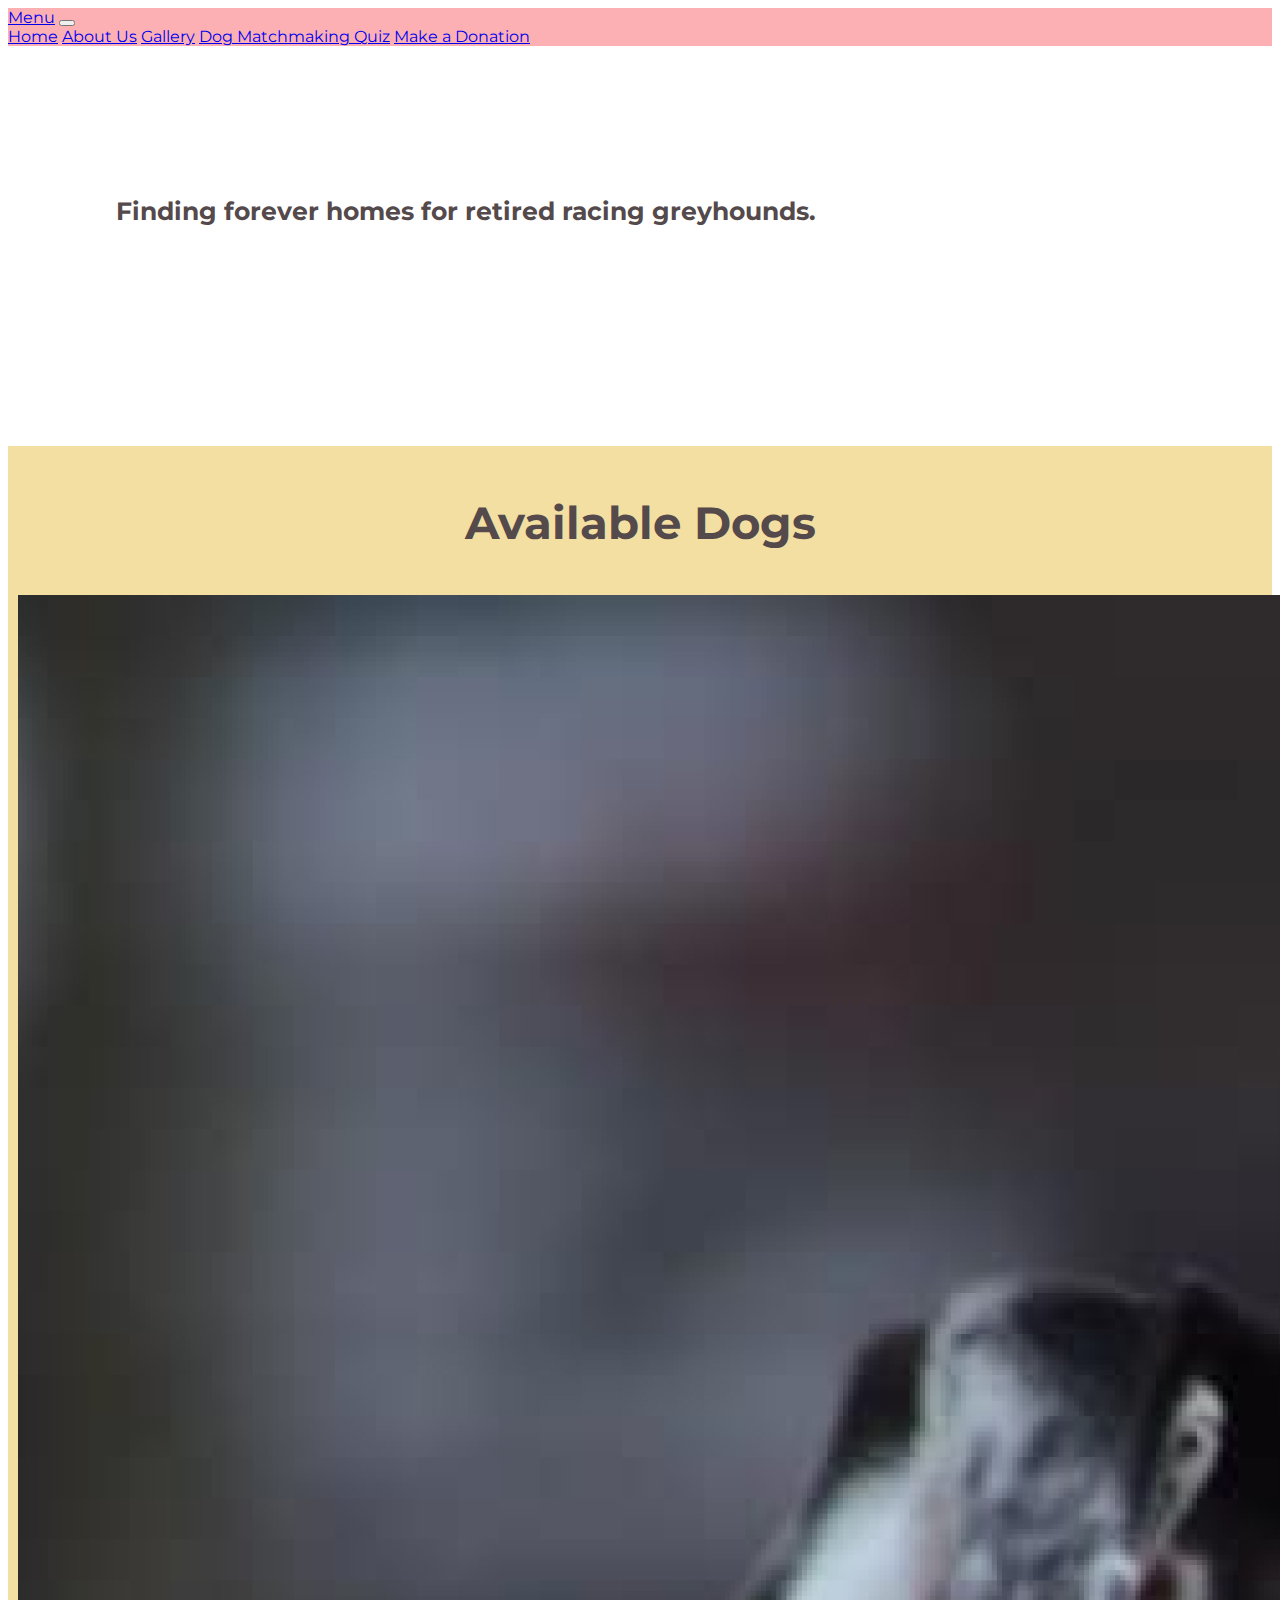
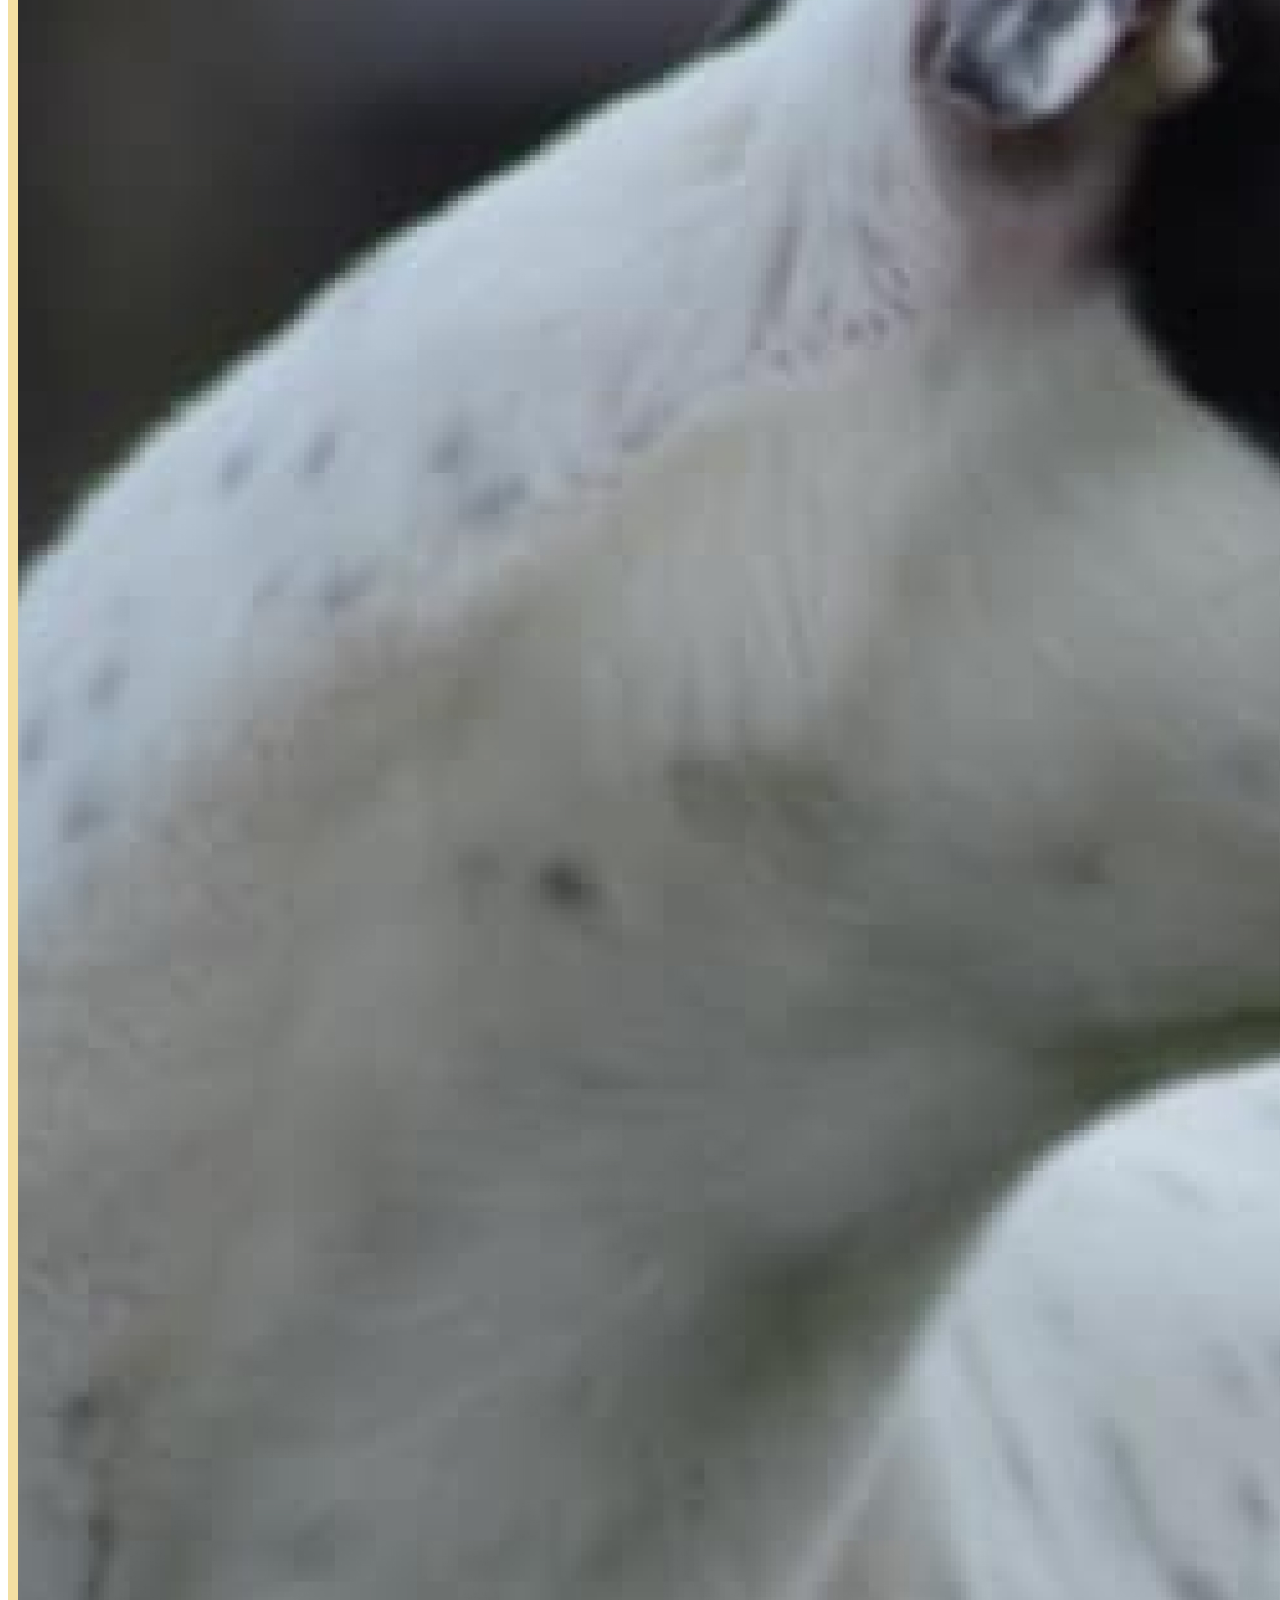
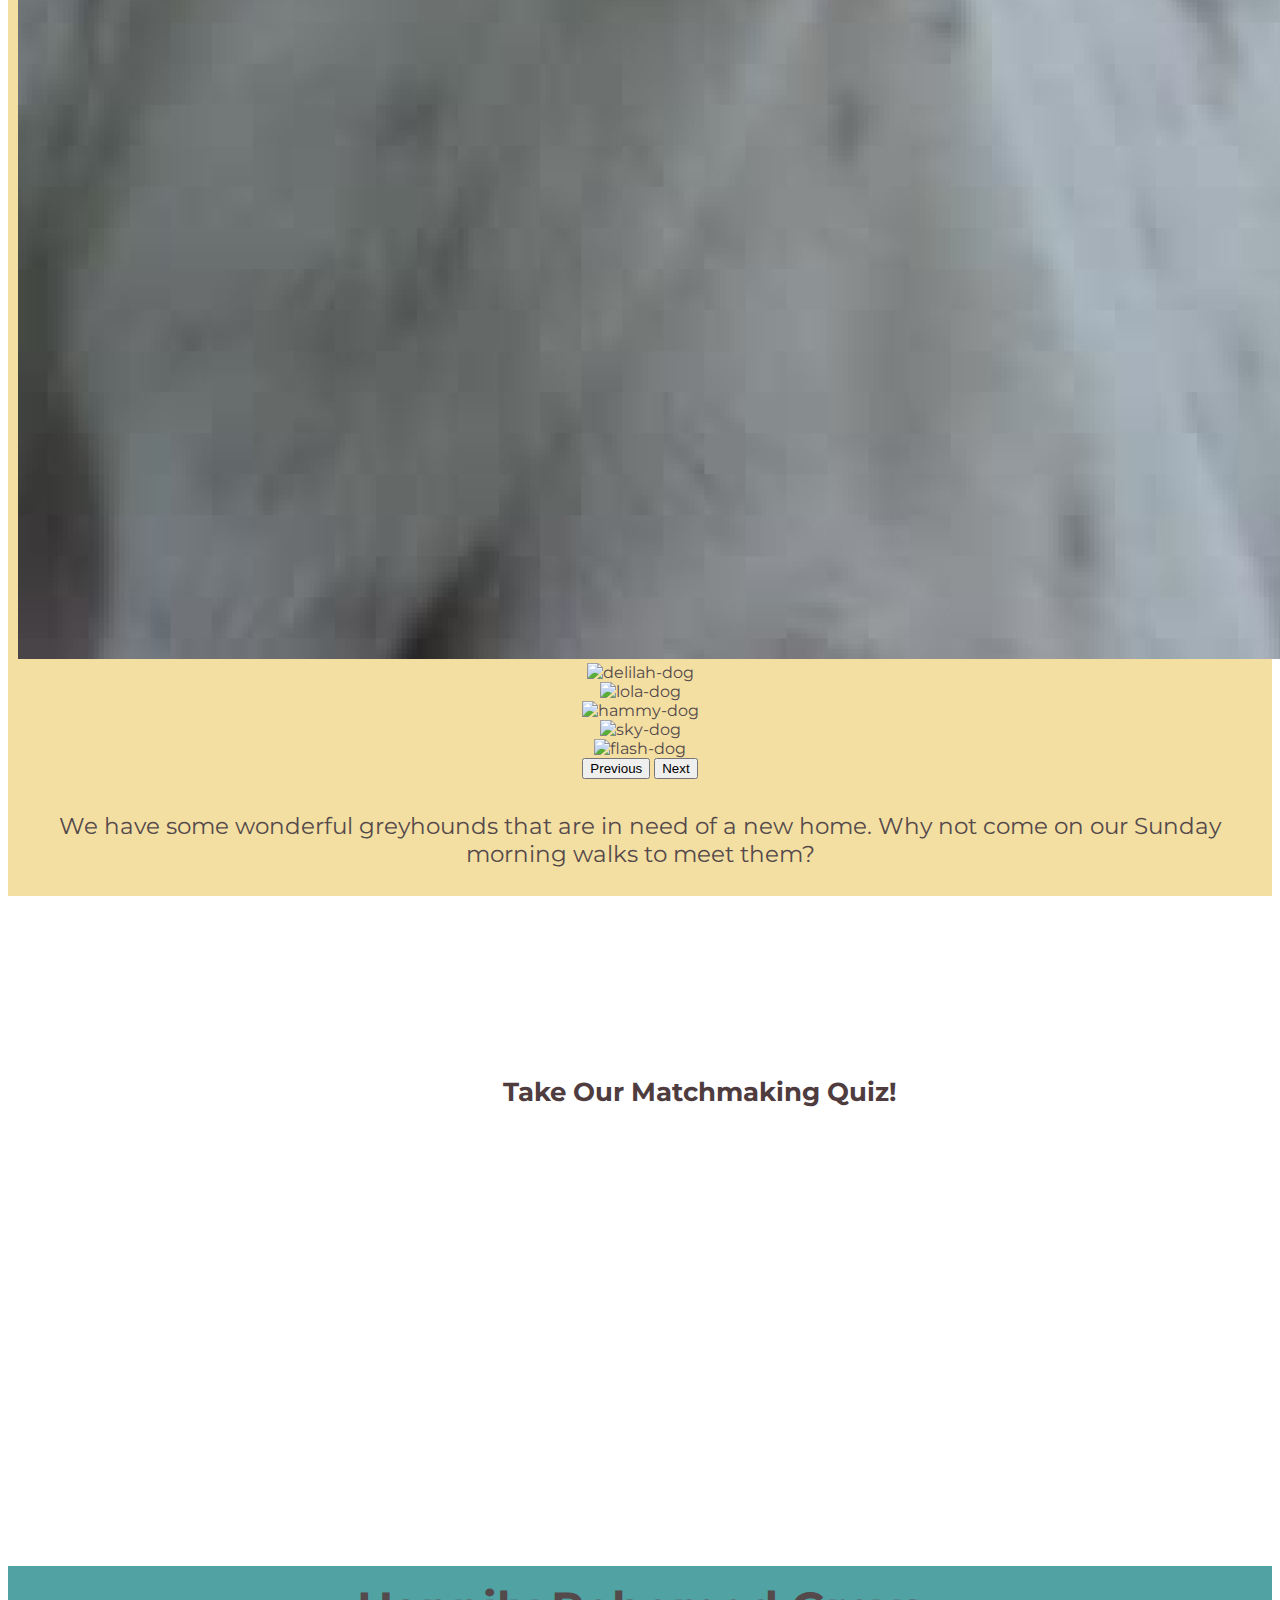
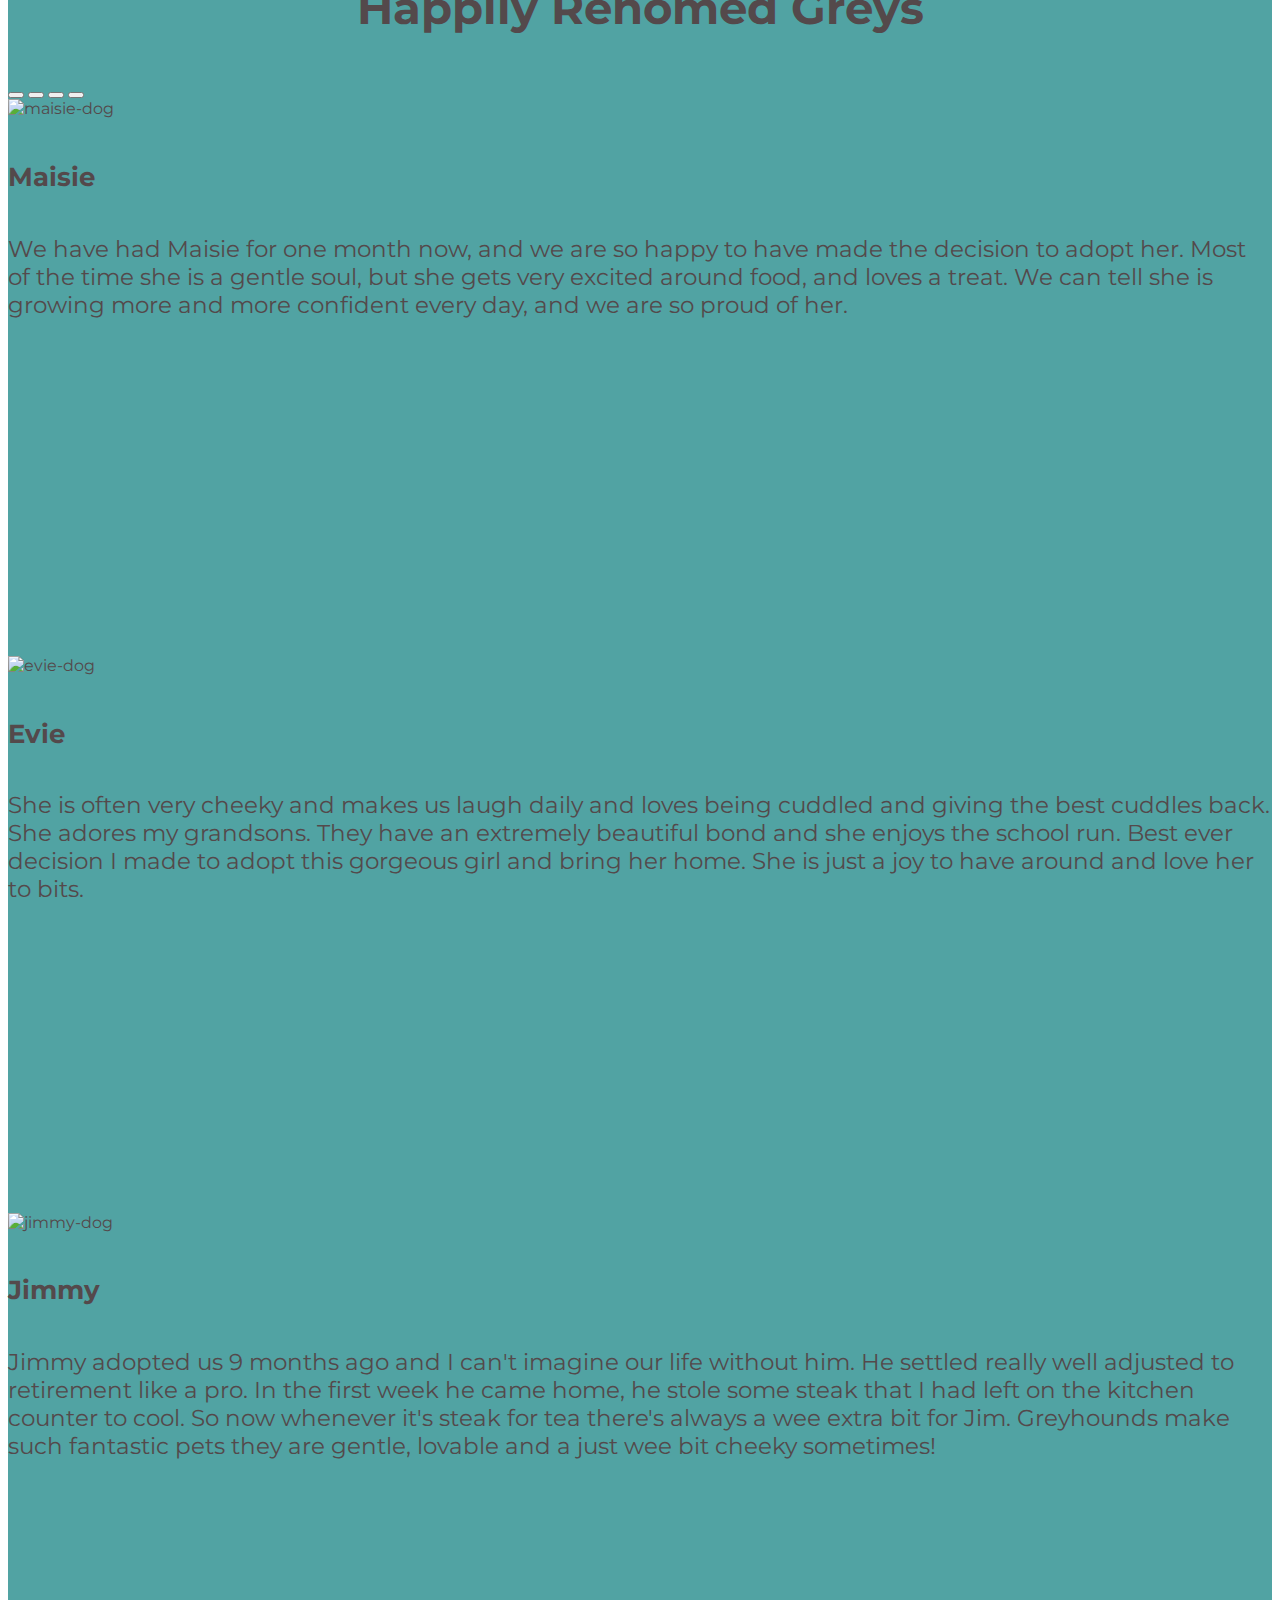
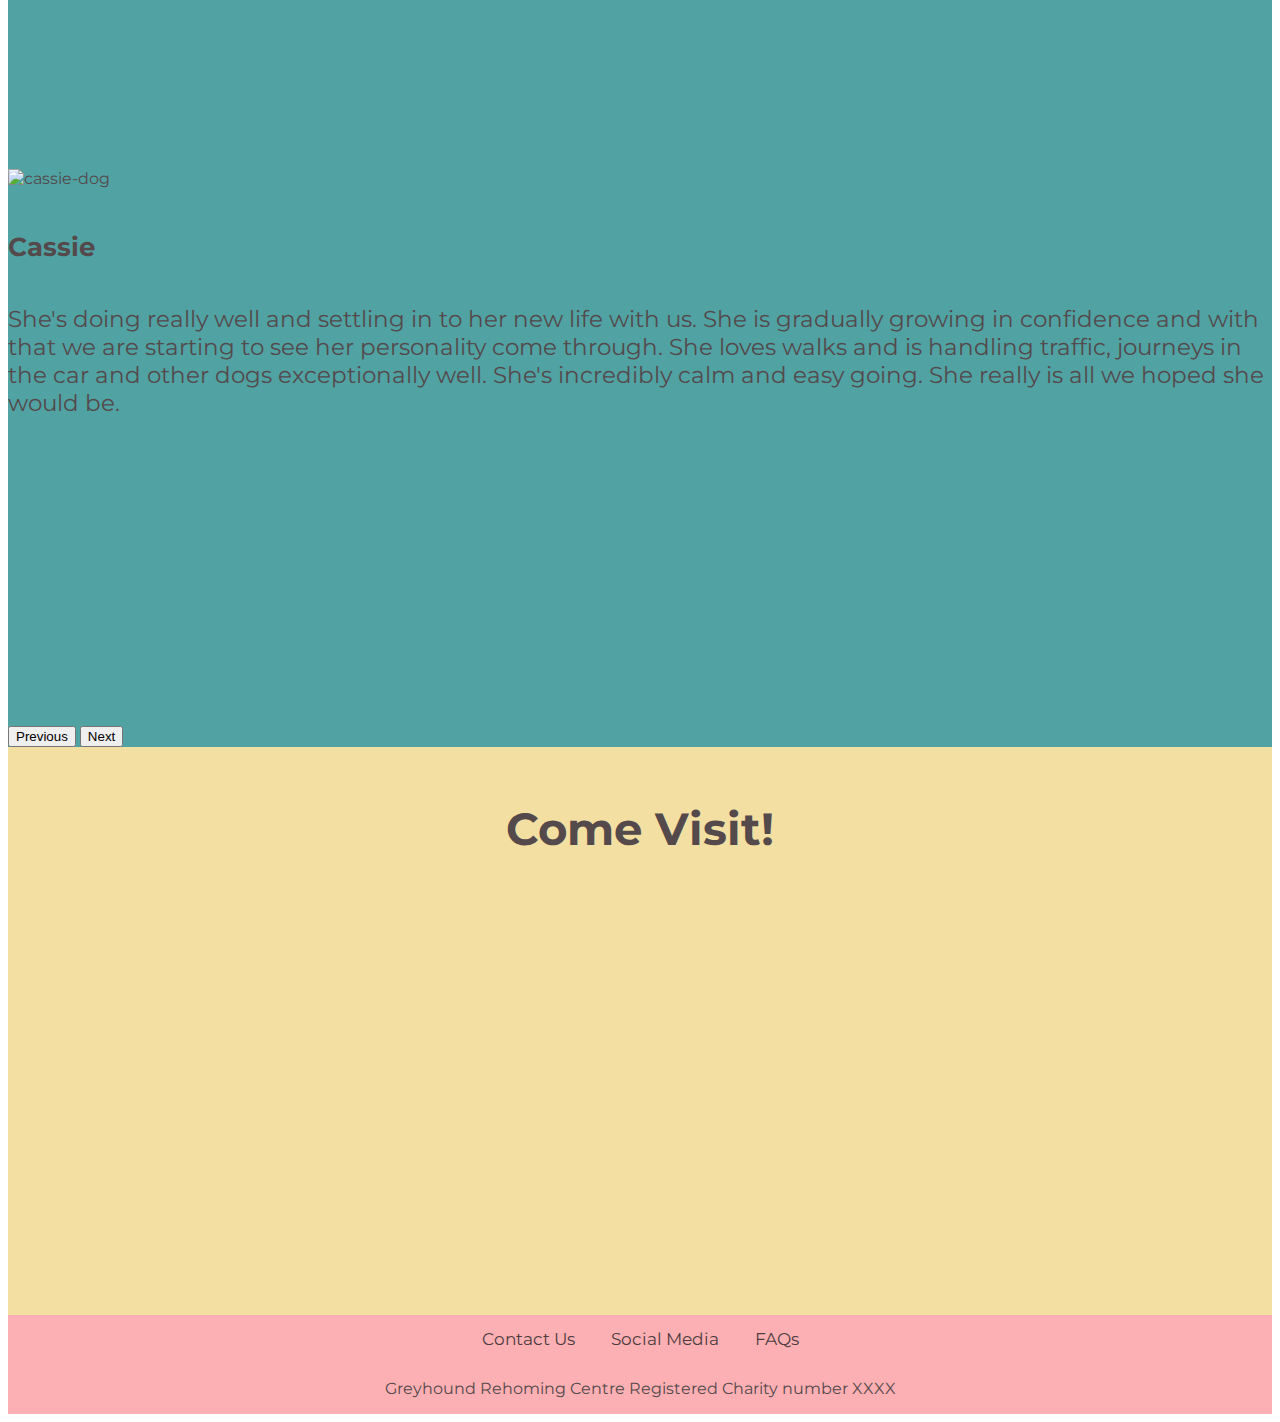
==== commit 368391fc: "sets a smaller looks for the galeries for Desktop" ====
--- a/index.html
+++ b/index.html
@@ -24,6 +24,7 @@
     />
 
     <title>Home</title>
+    <link rel="icon" type="image/x-icon" href="src/favicon.ico" />
   </head>
   <body>
     <nav class="navbar navbar-expand-lg navbar-light navbar-light">
@@ -64,7 +65,11 @@
       <div>
         <h1 class="title-section">Available Dogs</h1>
       </div>
-      <div id="carouselGallery" class="carousel slide" data-bs-ride="carousel">
+      <div
+        id="carouselGallery"
+        class="carousel slide container-sm"
+        data-bs-ride="carousel"
+      >
         <div class="carousel-inner">
           <div class="carousel-item active">
             <img src="src/Alfie.jpg" class="d-block w-100" alt="alfie-dog" />
@@ -158,10 +163,10 @@
             aria-label="Slide 4"
           ></button>
         </div>
-        <div class="carousel-inner">
+        <div class="carousel-inner container-sm">
           <div class="carousel-item active">
             <img src="src/Maisie.jpg" class="card-img-top" alt="maisie-dog" />
-            <div class="card-body" style="background-color: #51a3a3">
+            <div class="card-body">
               <h5 class="card-title">Maisie</h5>
               <p class="card-text">
                 We have had Maisie for one month now, and we are so happy to
--- a/main.css
+++ b/main.css
@@ -5,7 +5,6 @@
 
 .card-body {
   background-color: #51a3a3;
-  height: 300px;
 }
 
 .card-text {
@@ -16,6 +15,7 @@
 .card-title {
   color: #54494b;
   font-size: 4vw;
+  font-weight: bold;
 }
 
 .charityReg {
@@ -140,7 +140,44 @@
   }
   .card-body {
     background-color: #51a3a3;
-    height: 35vh;
+    height: 55vh;
+  }
+
+  .intro {
+    background-image: url("src/introPhotoresized.jpeg");
+    background-size: cover;
+    width: 100%;
+    height: 400px;
+    background-repeat: no-repeat;
+    background-position: top center;
+    background-attachment: scroll;
+  }
+
+  .intro-text {
+    width: 900px;
+    height: 200px;
+    padding-top: 120px;
+    padding-left: 5px;
+    padding-right: 10px;
+    box-sizing: border-box;
+    font-size: 25px;
+    text-align: center;
+    position: absolute;
+    margin-left: 10px;
+    margin-top: 5px;
+    font-weight: bold;
+  }
+
+  .quiz {
+    background-image: url("src/quiz_background_desktop.jpg");
+    background-size: cover;
+    background-position: center;
+    width: 100%;
+    text-align: center;
+    padding-top: 180px;
+    font-size: 26px;
+    font-weight: bold;
+    height: 400px;
   }
 
   .title-section {
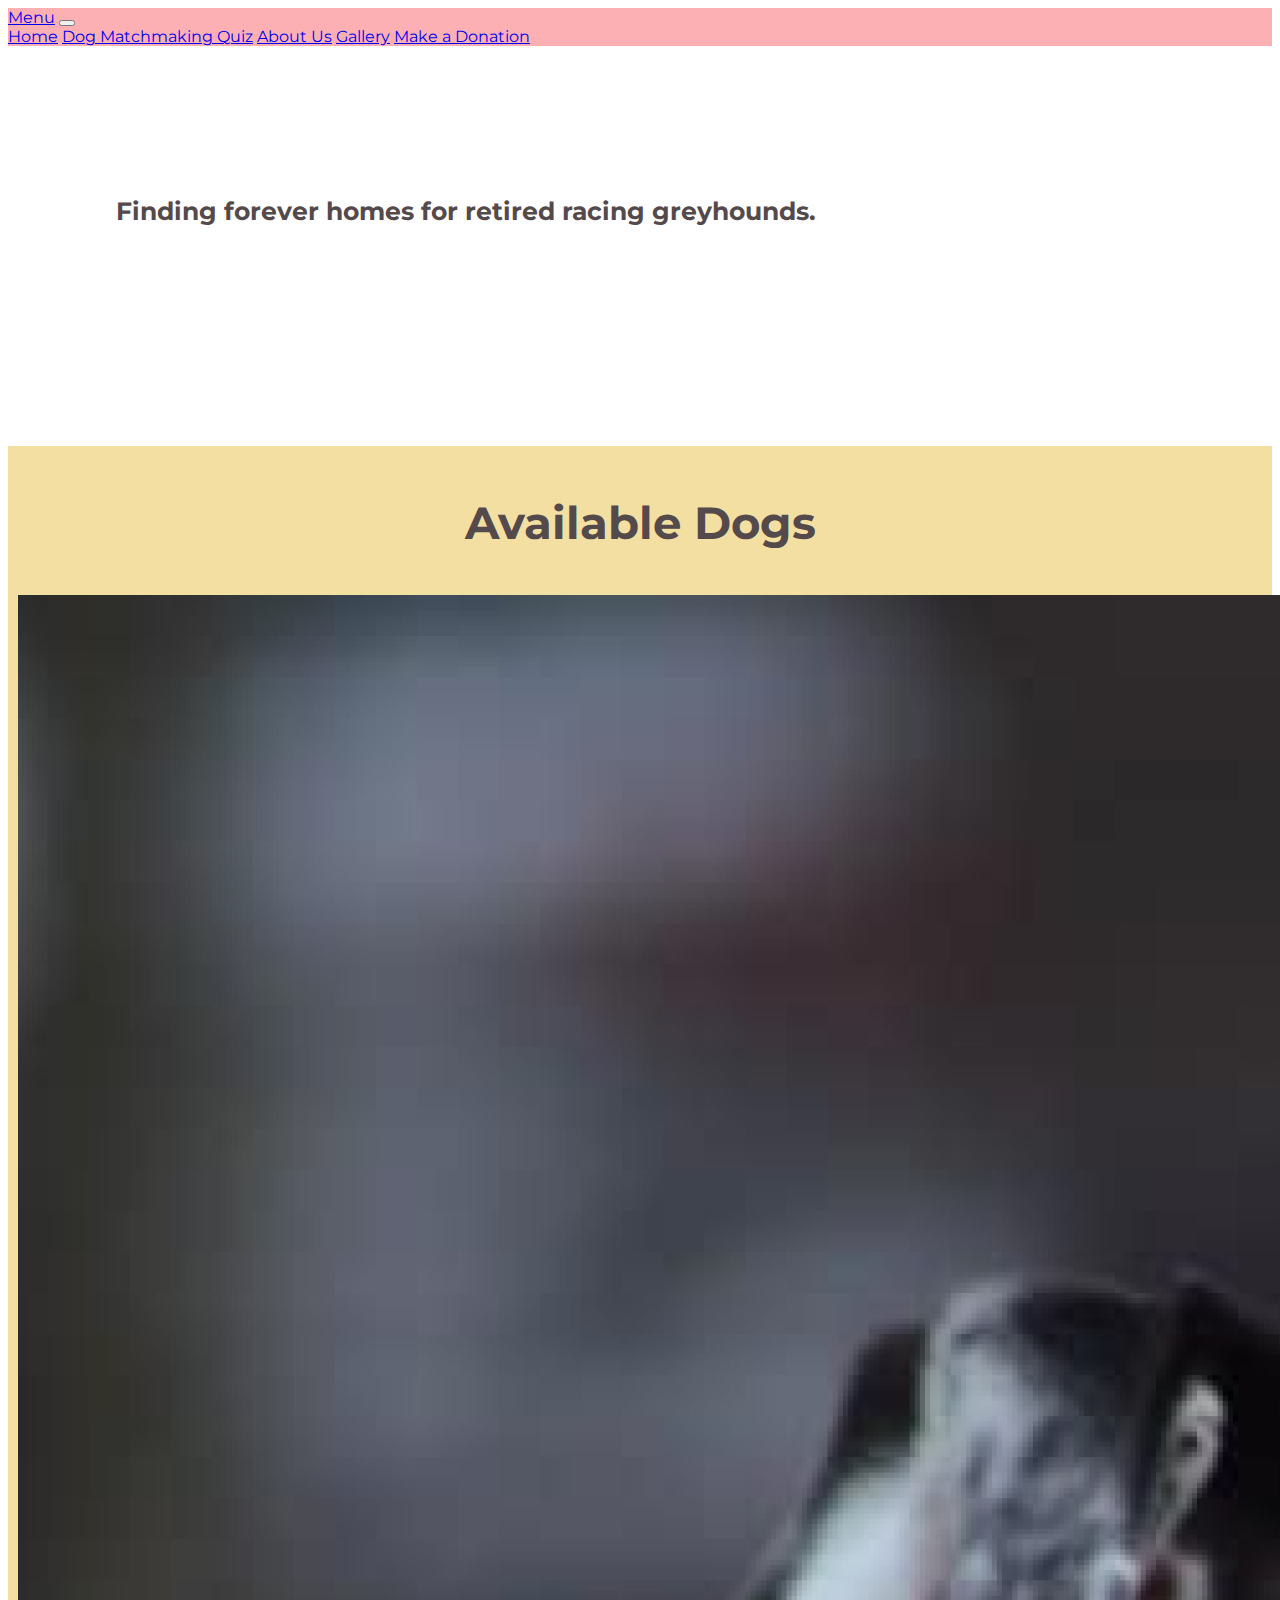
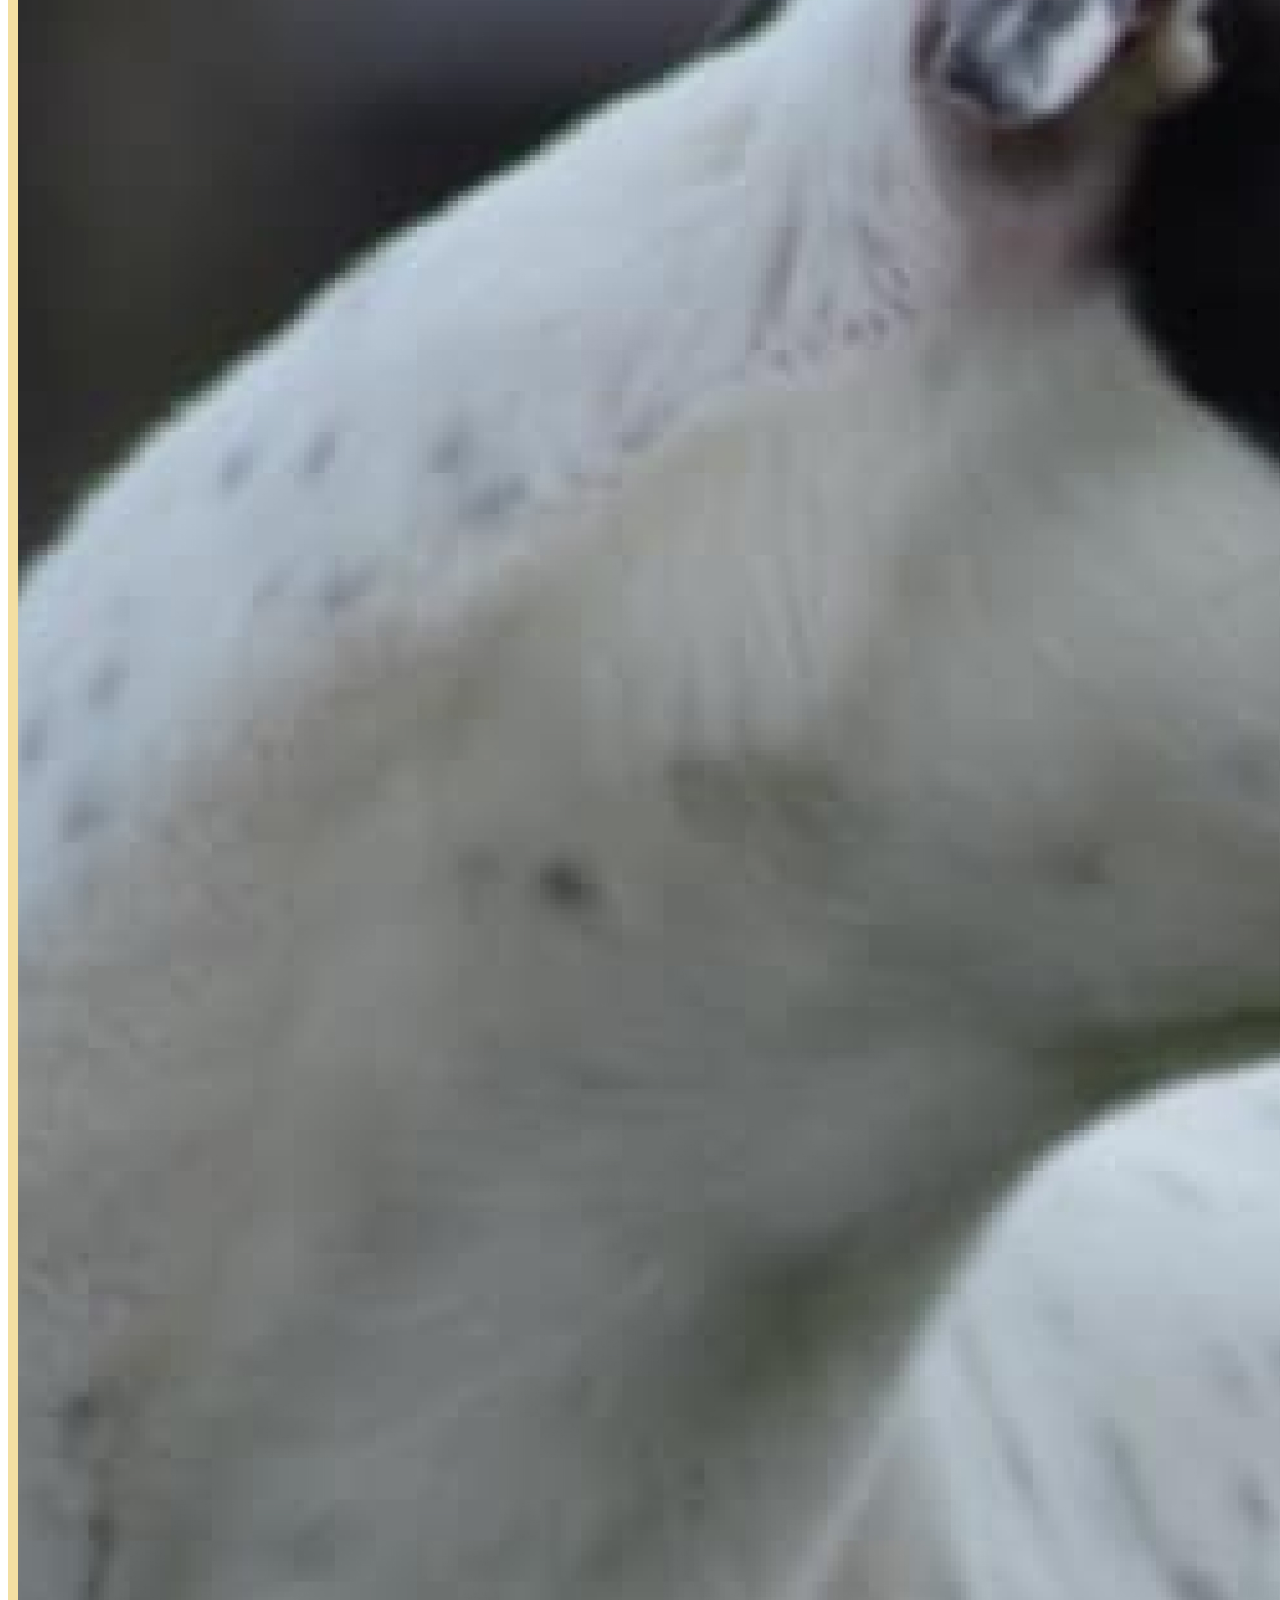
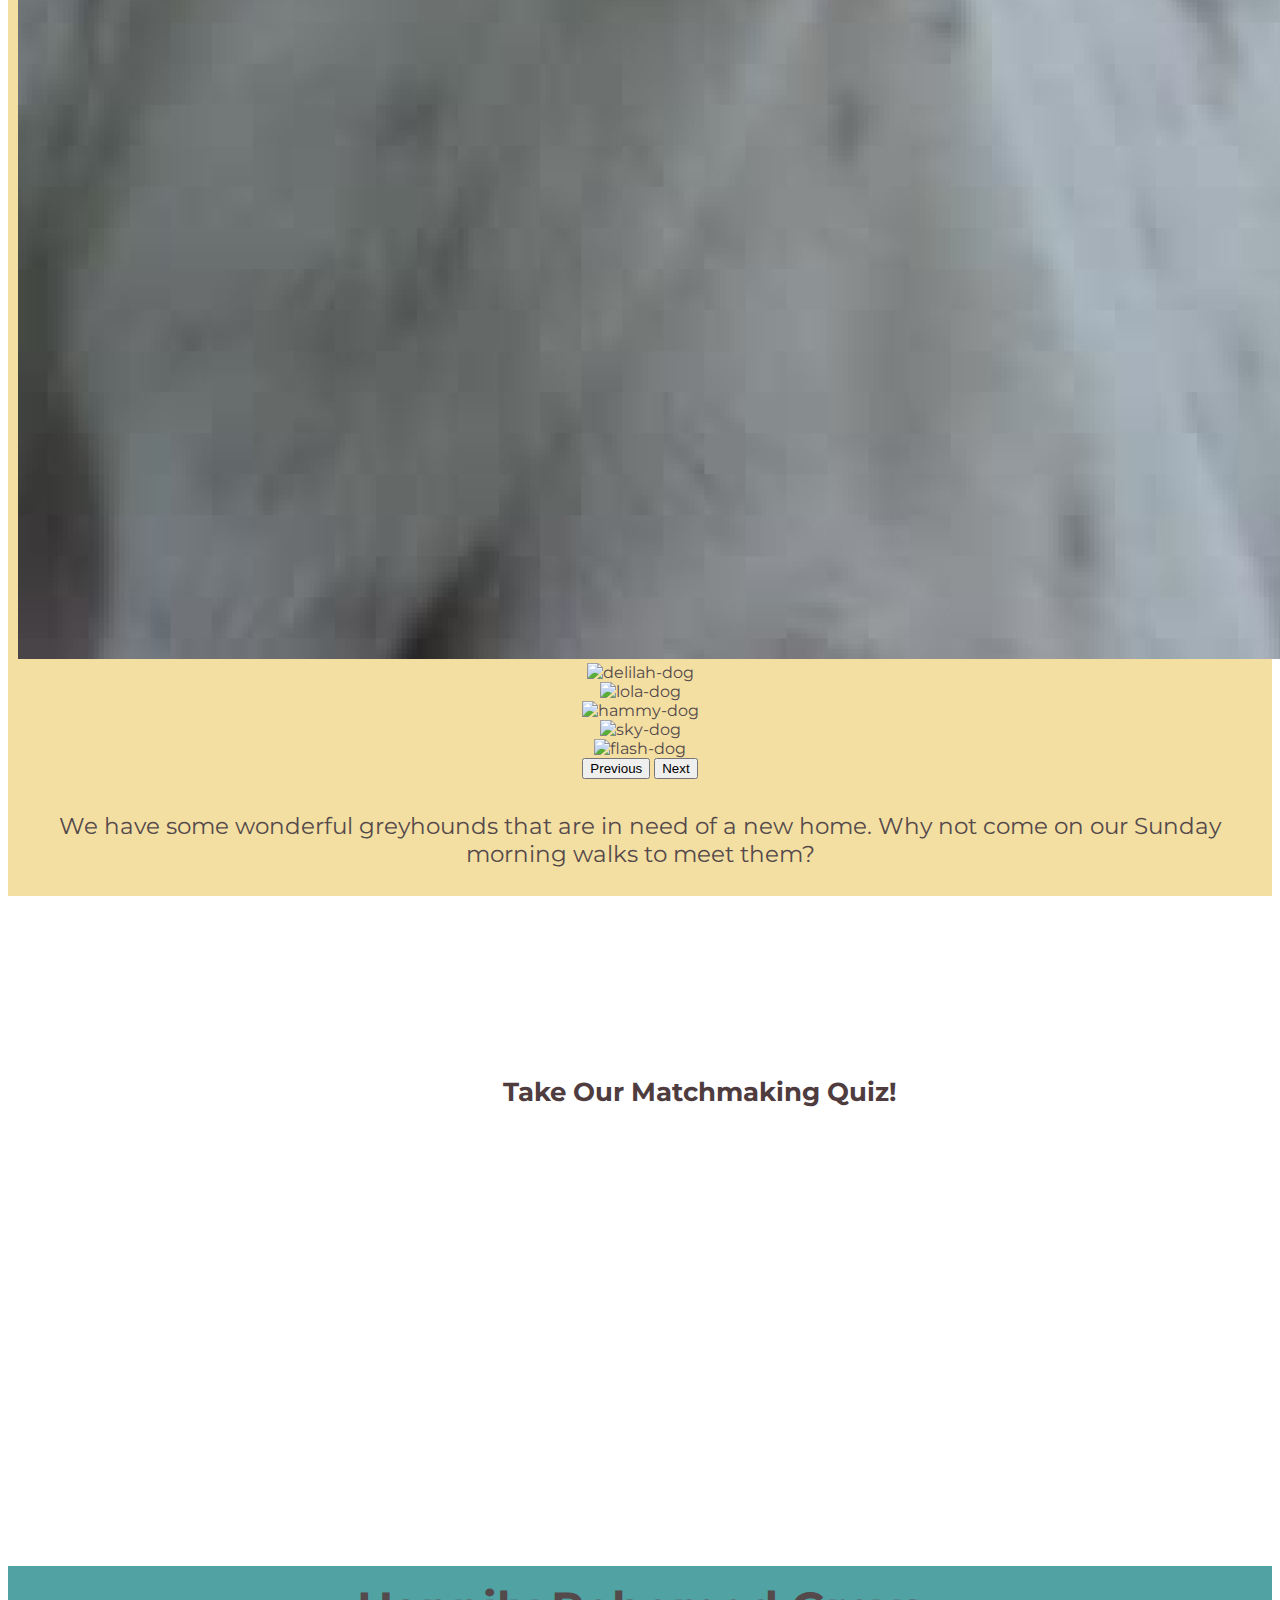
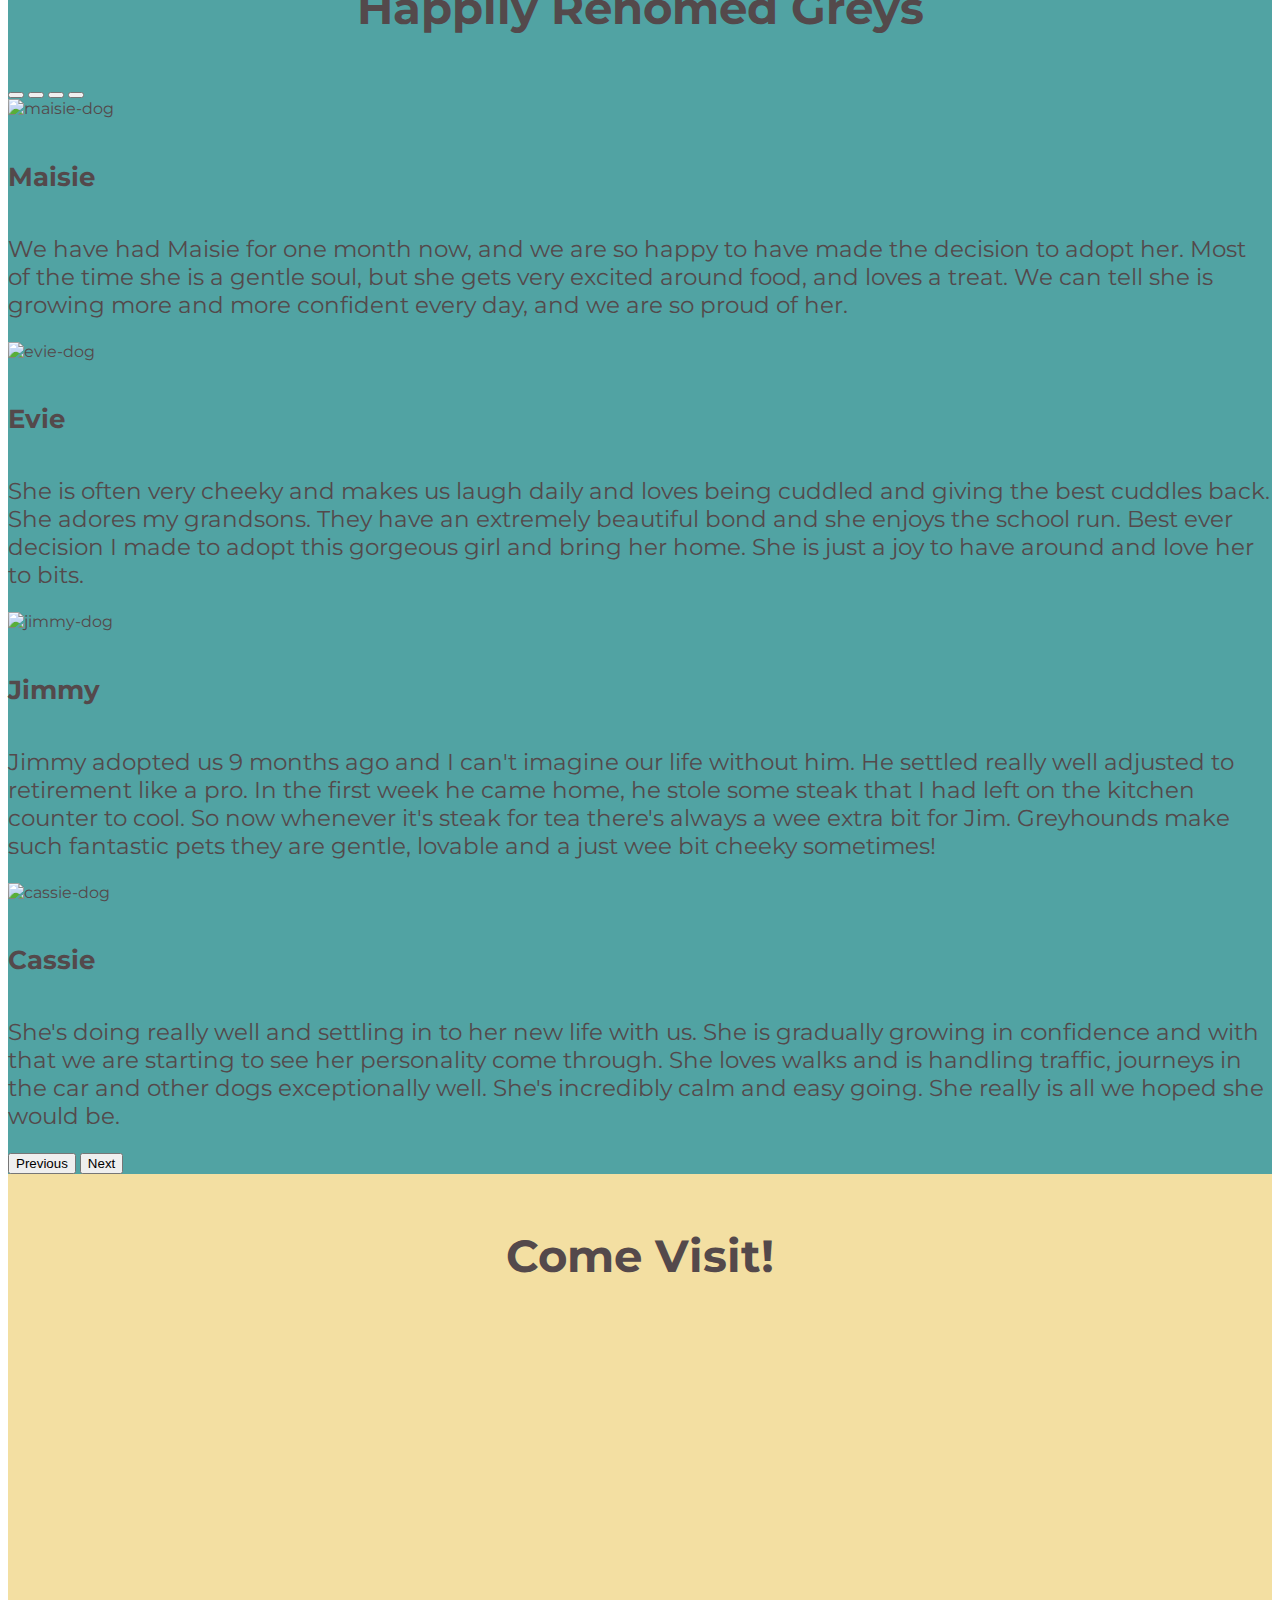
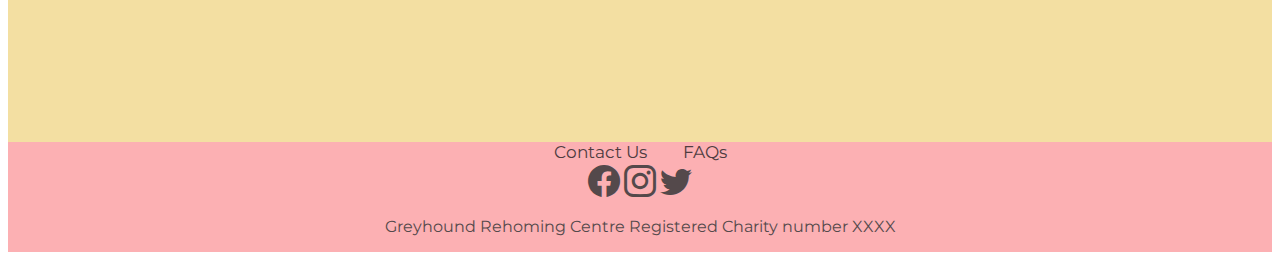
==== commit e55fb748: "minor change to navbar class" ====
--- a/index.html
+++ b/index.html
@@ -22,12 +22,16 @@
       integrity="sha384-1BmE4kWBq78iYhFldvKuhfTAU6auU8tT94WrHftjDbrCEXSU1oBoqyl2QvZ6jIW3"
       crossorigin="anonymous"
     />
+    <link
+      rel="stylesheet"
+      href="https://cdn.jsdelivr.net/npm/bootstrap-icons@1.8.1/font/bootstrap-icons.css"
+    />
 
     <title>Home</title>
     <link rel="icon" type="image/x-icon" href="src/favicon.ico" />
   </head>
   <body>
-    <nav class="navbar navbar-expand-lg navbar-light navbar-light">
+    <nav class="navbar navbar-expand-lg navbar-c navbar-light">
       <div class="container-fluid">
         <a class="navbar-brand" href="#">Menu</a>
         <button
@@ -44,9 +48,9 @@
         <div class="collapse navbar-collapse" id="navbarNavAltMarkup">
           <div class="navbar-nav">
             <a class="nav-link active" aria-current="page" href="#">Home</a>
+            <a class="nav-link" href="quiz.html">Dog Matchmaking Quiz</a>
             <a class="nav-link" href="#">About Us</a>
             <a class="nav-link" href="#">Gallery</a>
-            <a class="nav-link" href="quiz.html">Dog Matchmaking Quiz</a>
             <a class="nav-link" href="#">Make a Donation</a>
           </div>
         </div>
@@ -271,18 +275,20 @@
     </div>
 
     <footer class="footer">
-      <div class="footerlinks">
-        <a href="https://www.bbc.co.uk/">Contact Us</a>
-        <a href="https://www.bbc.co.uk/">Social Media</a>
-        <a href="https://www.bbc.co.uk/">FAQs</a>
-      </div>
-
-      <div class="charityReg">
+      <div class="footerlinks container-fluid">
+        <div>
+          <a>Contact Us</a>
+          <a>FAQs</a>
+        </div>
+        <div>
+          <i class="bi bi-facebook px-2" style="font-size: 2rem"></i>
+          <i class="bi bi-instagram px-2" style="font-size: 2rem"></i>
+          <i class="bi bi-twitter px-2" style="font-size: 2rem"></i>
+        </div>
         <p>Greyhound Rehoming Centre Registered Charity number XXXX</p>
       </div>
     </footer>
-    <!-- Initialize Swiper (this must be in the body) -->
-    <script src="index.js"></script>
+
     <!-- bootstrap js files -->
     <script
       src="https://cdn.jsdelivr.net/npm/@popperjs/core@2.10.2/dist/umd/popper.min.js"
--- a/main.css
+++ b/main.css
@@ -1,5 +1,5 @@
 body {
-  color: #54494b;
+  color: #54494b !important;
   font-family: "Montserrat", sans-serif !important;
 }
 
@@ -18,10 +18,6 @@
   font-weight: bold;
 }
 
-.charityReg {
-  text-align: center;
-}
-
 .footer {
   background-color: #fcb0b3;
   overflow: hidden;
@@ -30,7 +26,6 @@
 .footerlinks {
   align-items: flex;
   text-align: center;
-  padding: 14px 16px;
 }
 
 .footerlinks a {
@@ -90,8 +85,9 @@
   padding: 10px;
 }
 
-.navbar-light {
+.navbar-c {
   background-color: #fcb0b3;
+  color: #54494b !important;
 }
 
 .stories-gallery {
@@ -107,7 +103,7 @@
   font-size: 7.5vw !important;
   padding-top: 15px;
   padding-bottom: 15px;
-  color: #54494b;
+  color: #54494b !important;
 }
 
 .quiz {
@@ -138,10 +134,10 @@
     color: #54494b;
     font-size: 2vw;
   }
-  .card-body {
+  /* .card-body {
     background-color: #51a3a3;
     height: 55vh;
-  }
+  } */
 
   .intro {
     background-image: url("src/introPhotoresized.jpeg");
@@ -187,6 +183,6 @@
     font-size: 3.5vw !important;
     padding-top: 15px;
     padding-bottom: 15px;
-    color: #54494b;
+    color: #54494b !important;
   }
 }
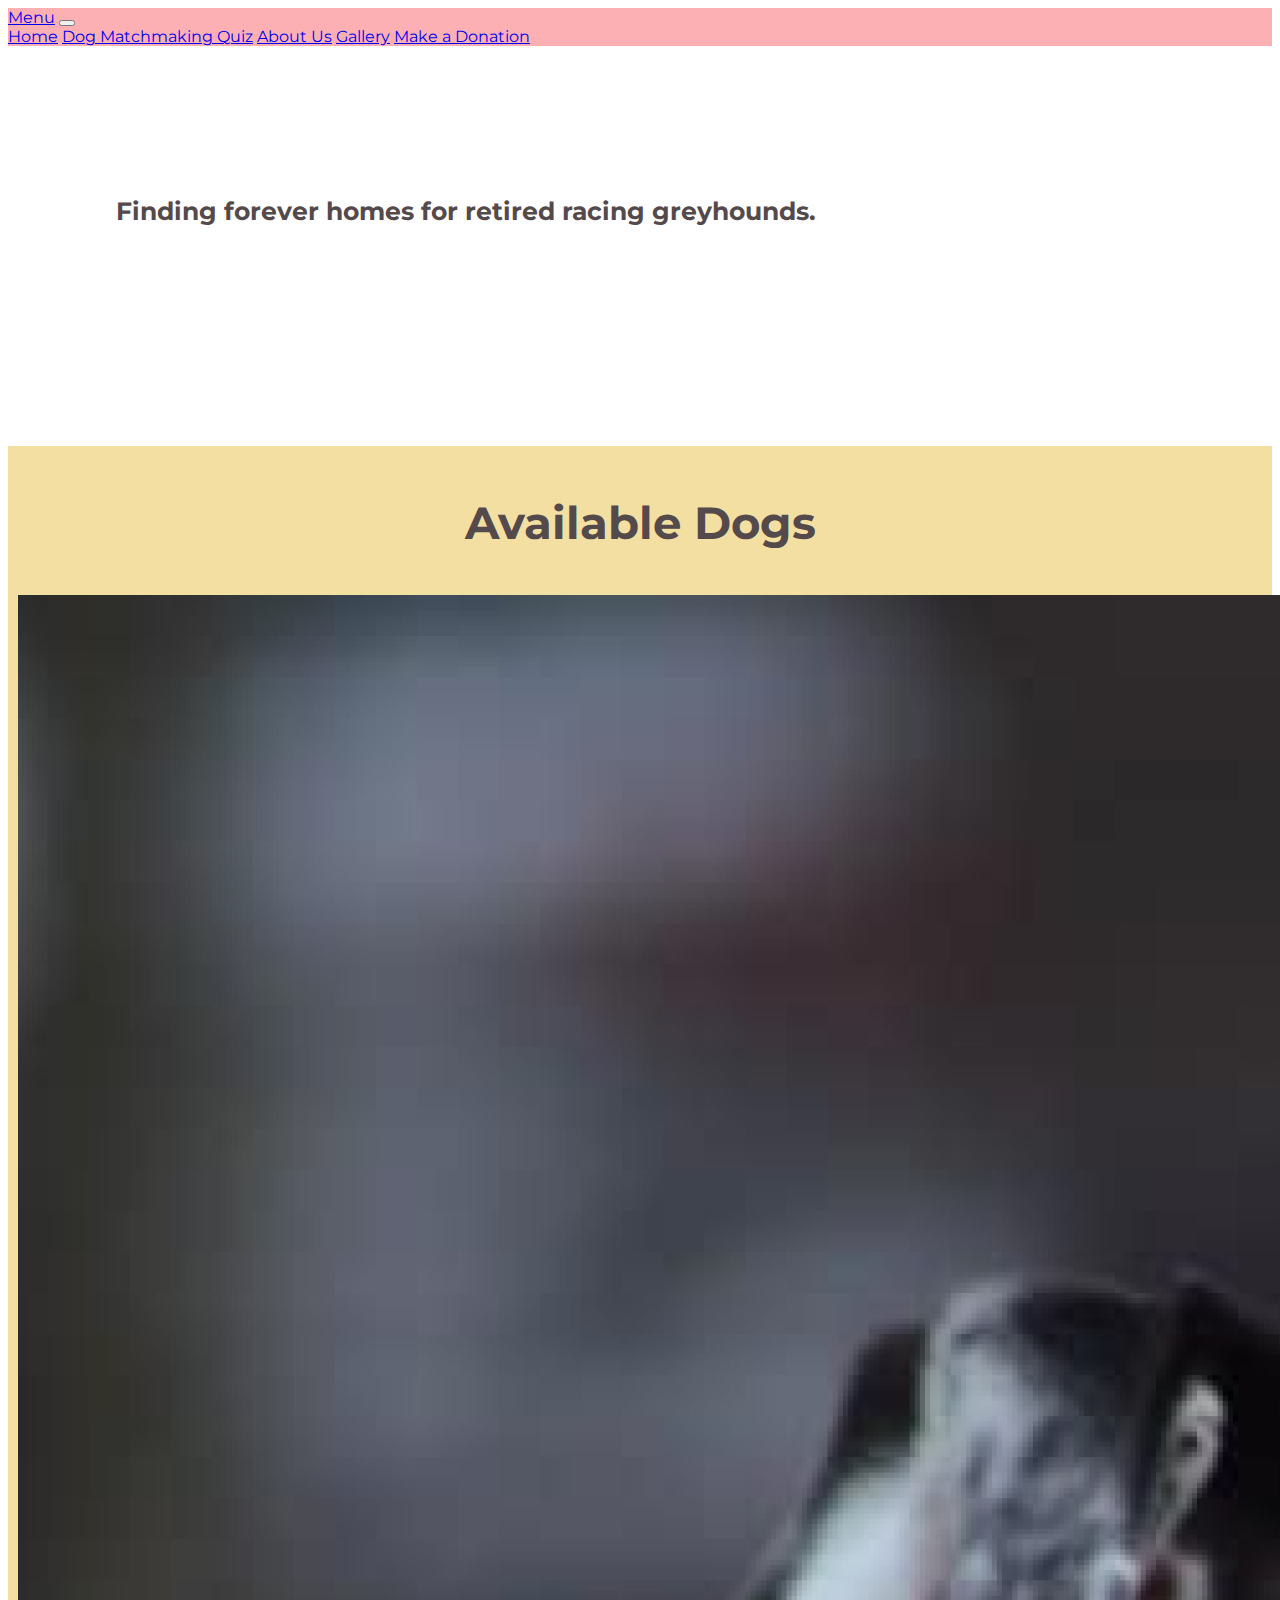
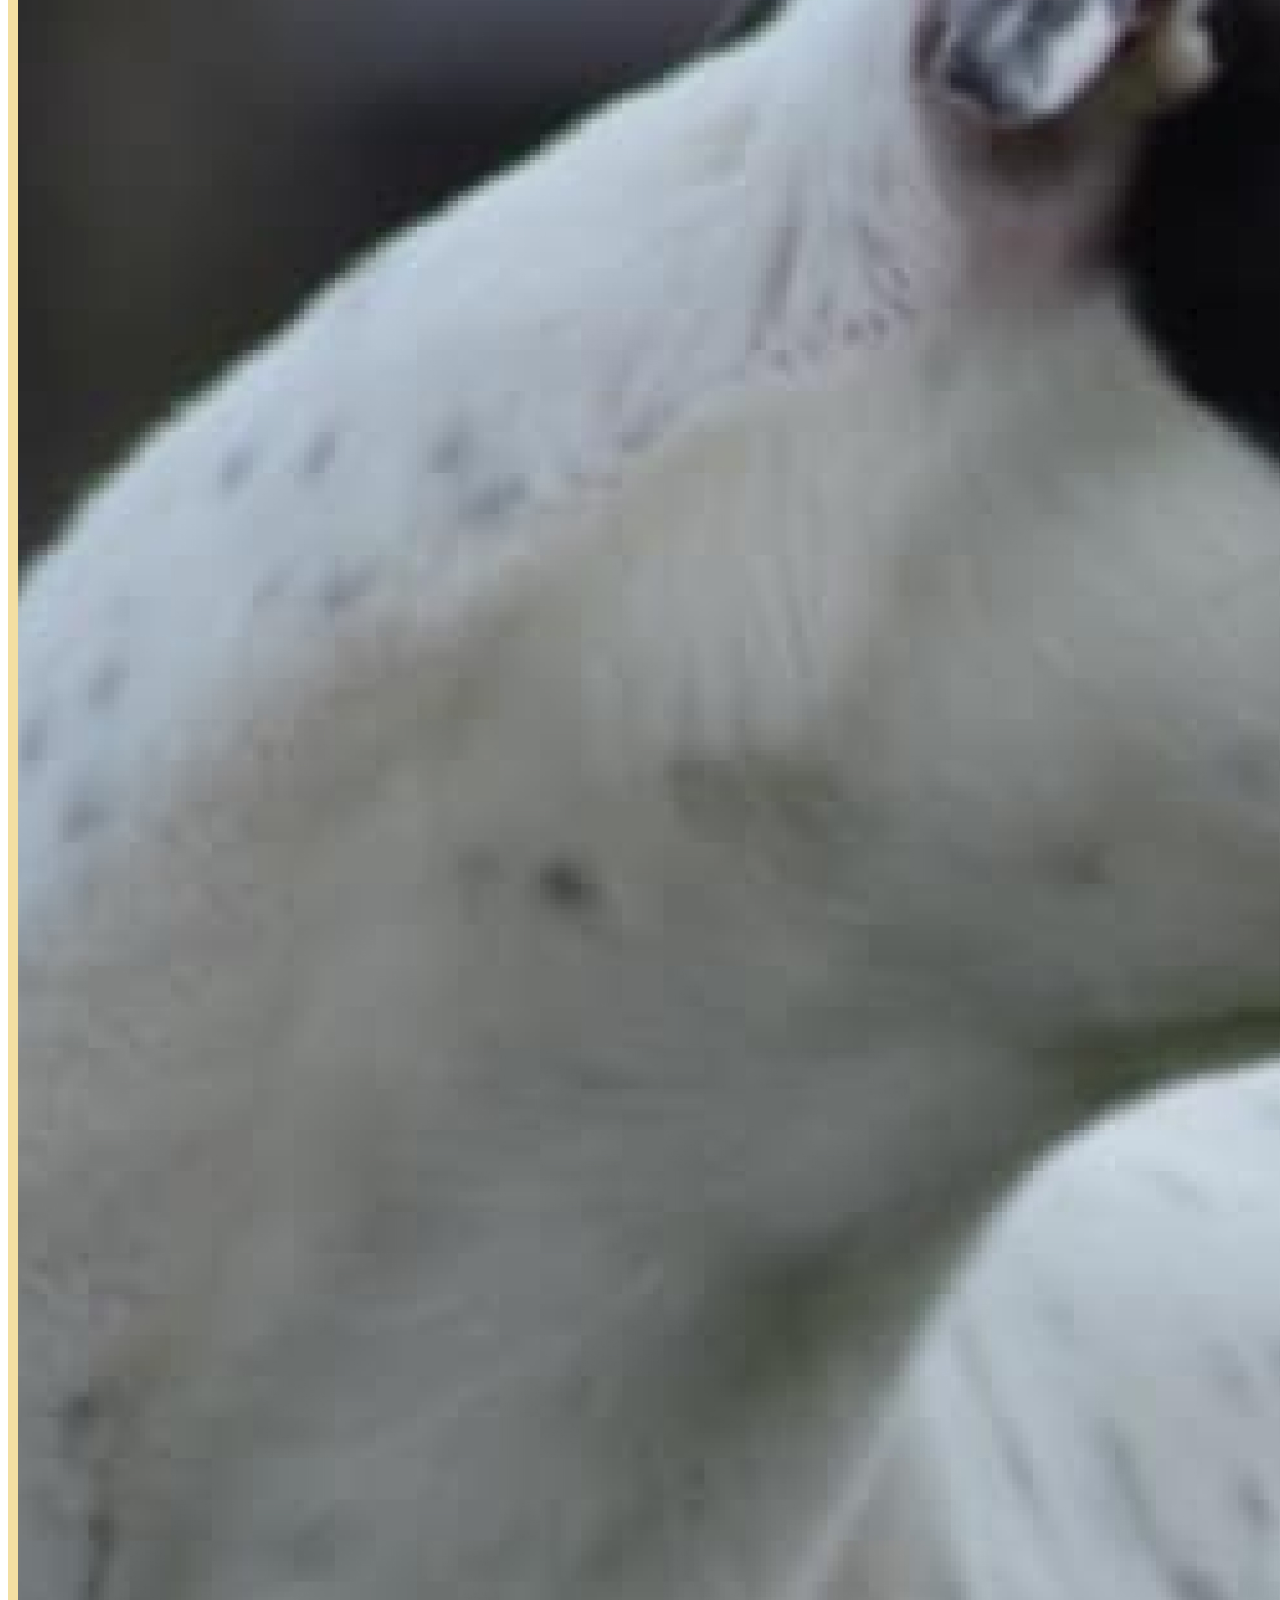
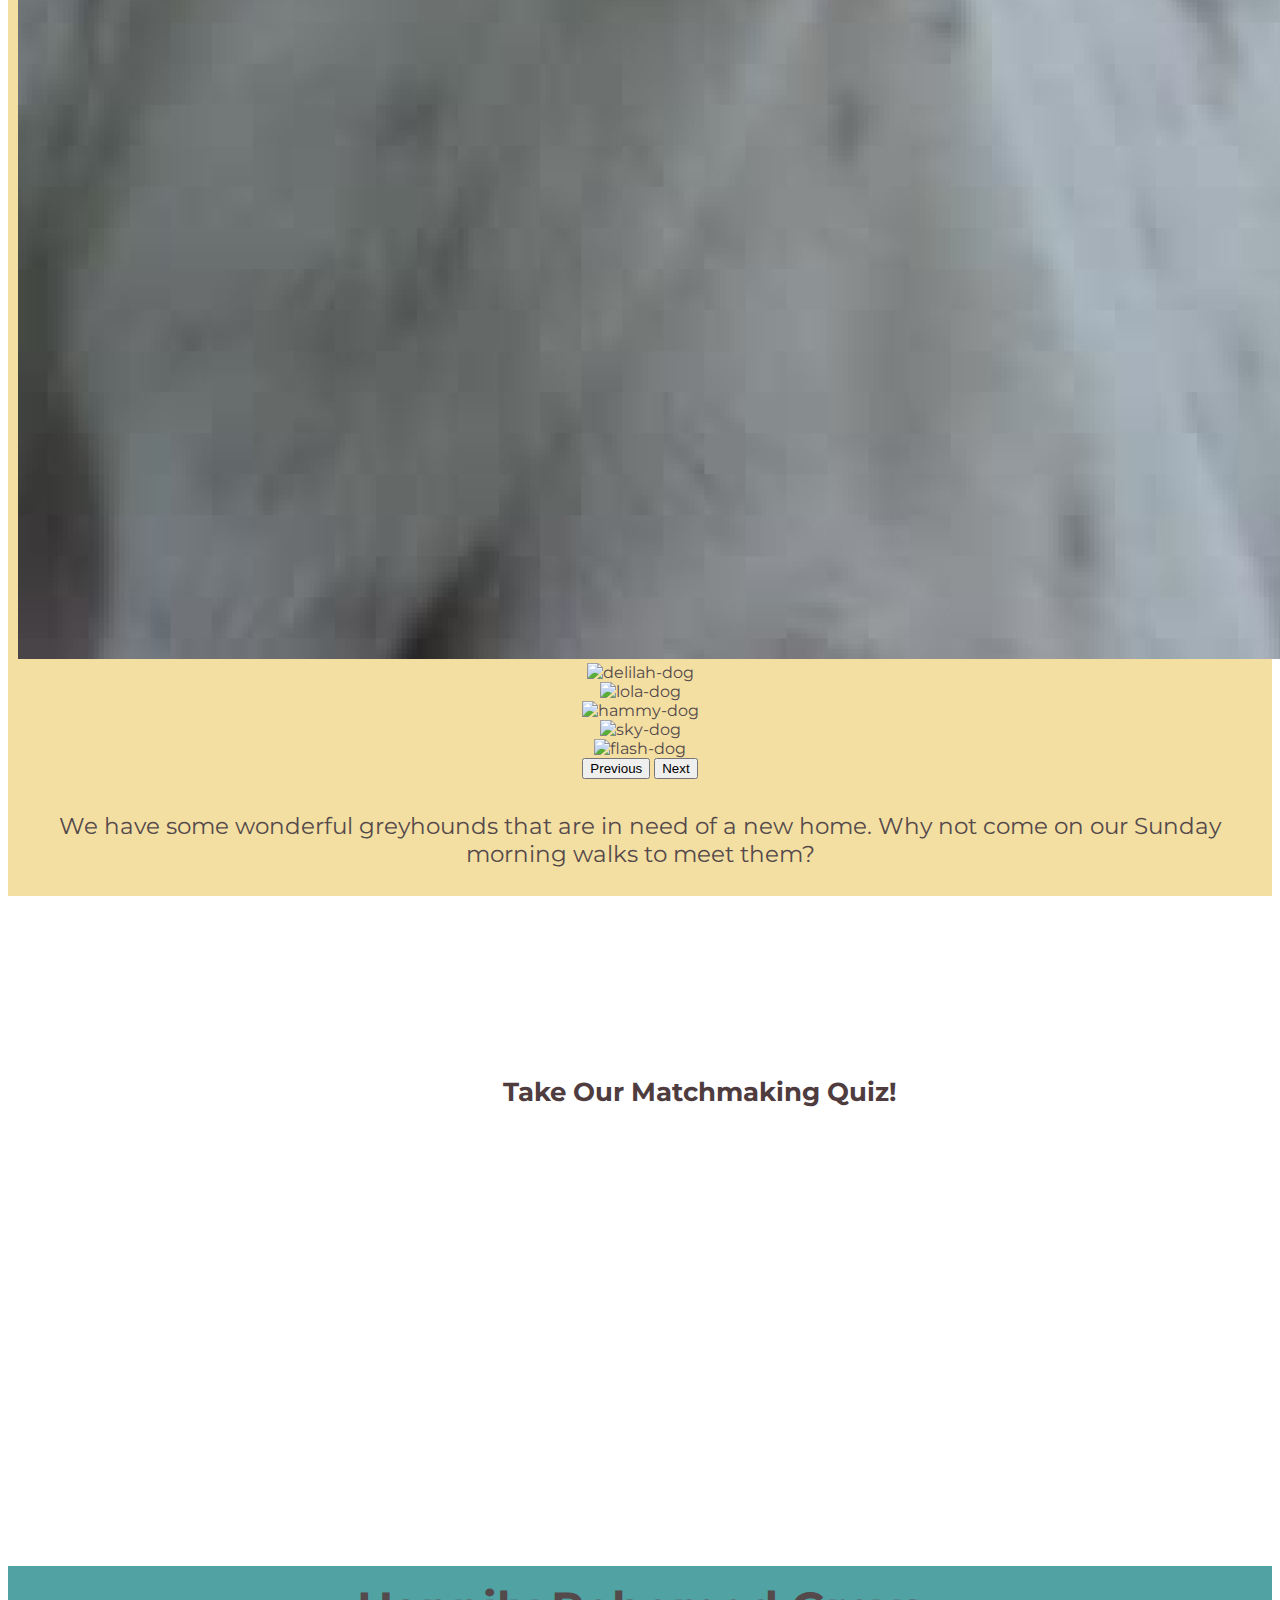
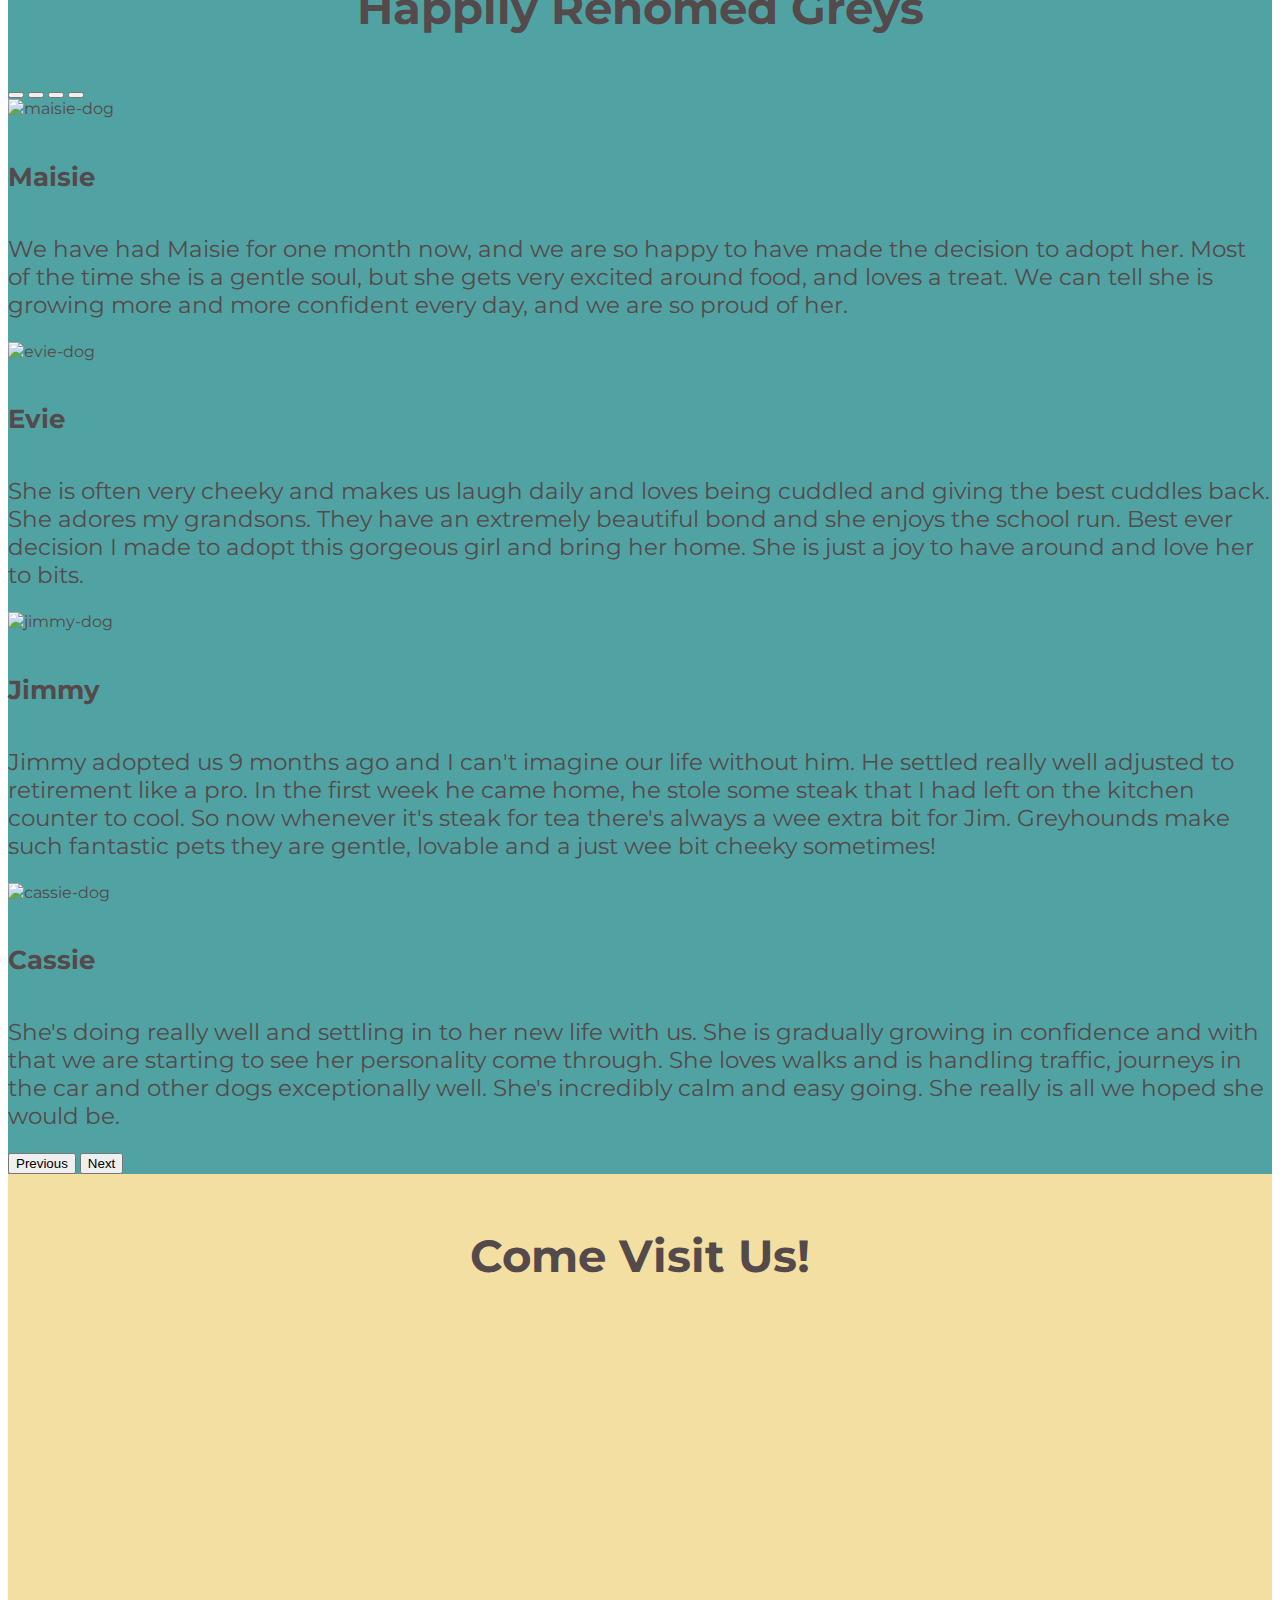
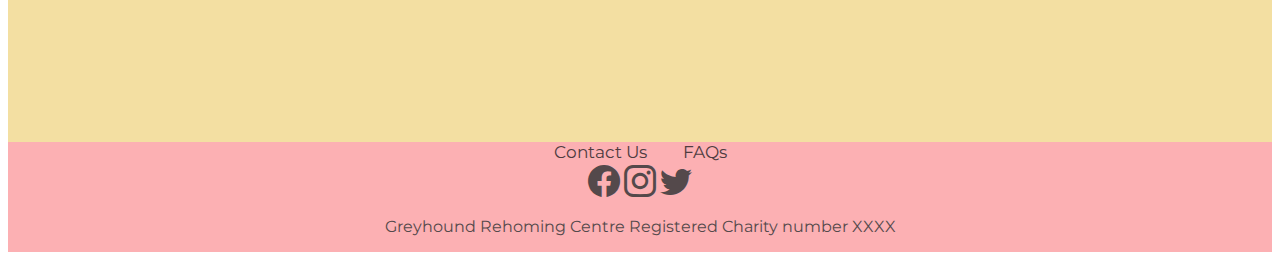
==== commit c3860d92: "Merge branch 'main' of github.com:sandramolina/grayhound_rehoming" ====
--- a/index.html
+++ b/index.html
@@ -258,7 +258,7 @@
 
     <div class="map">
       <div>
-        <h1 class="title-section">Come Visit!</h1>
+        <h1 class="title-section">Come Visit Us!</h1>
       </div>
 
       <div>
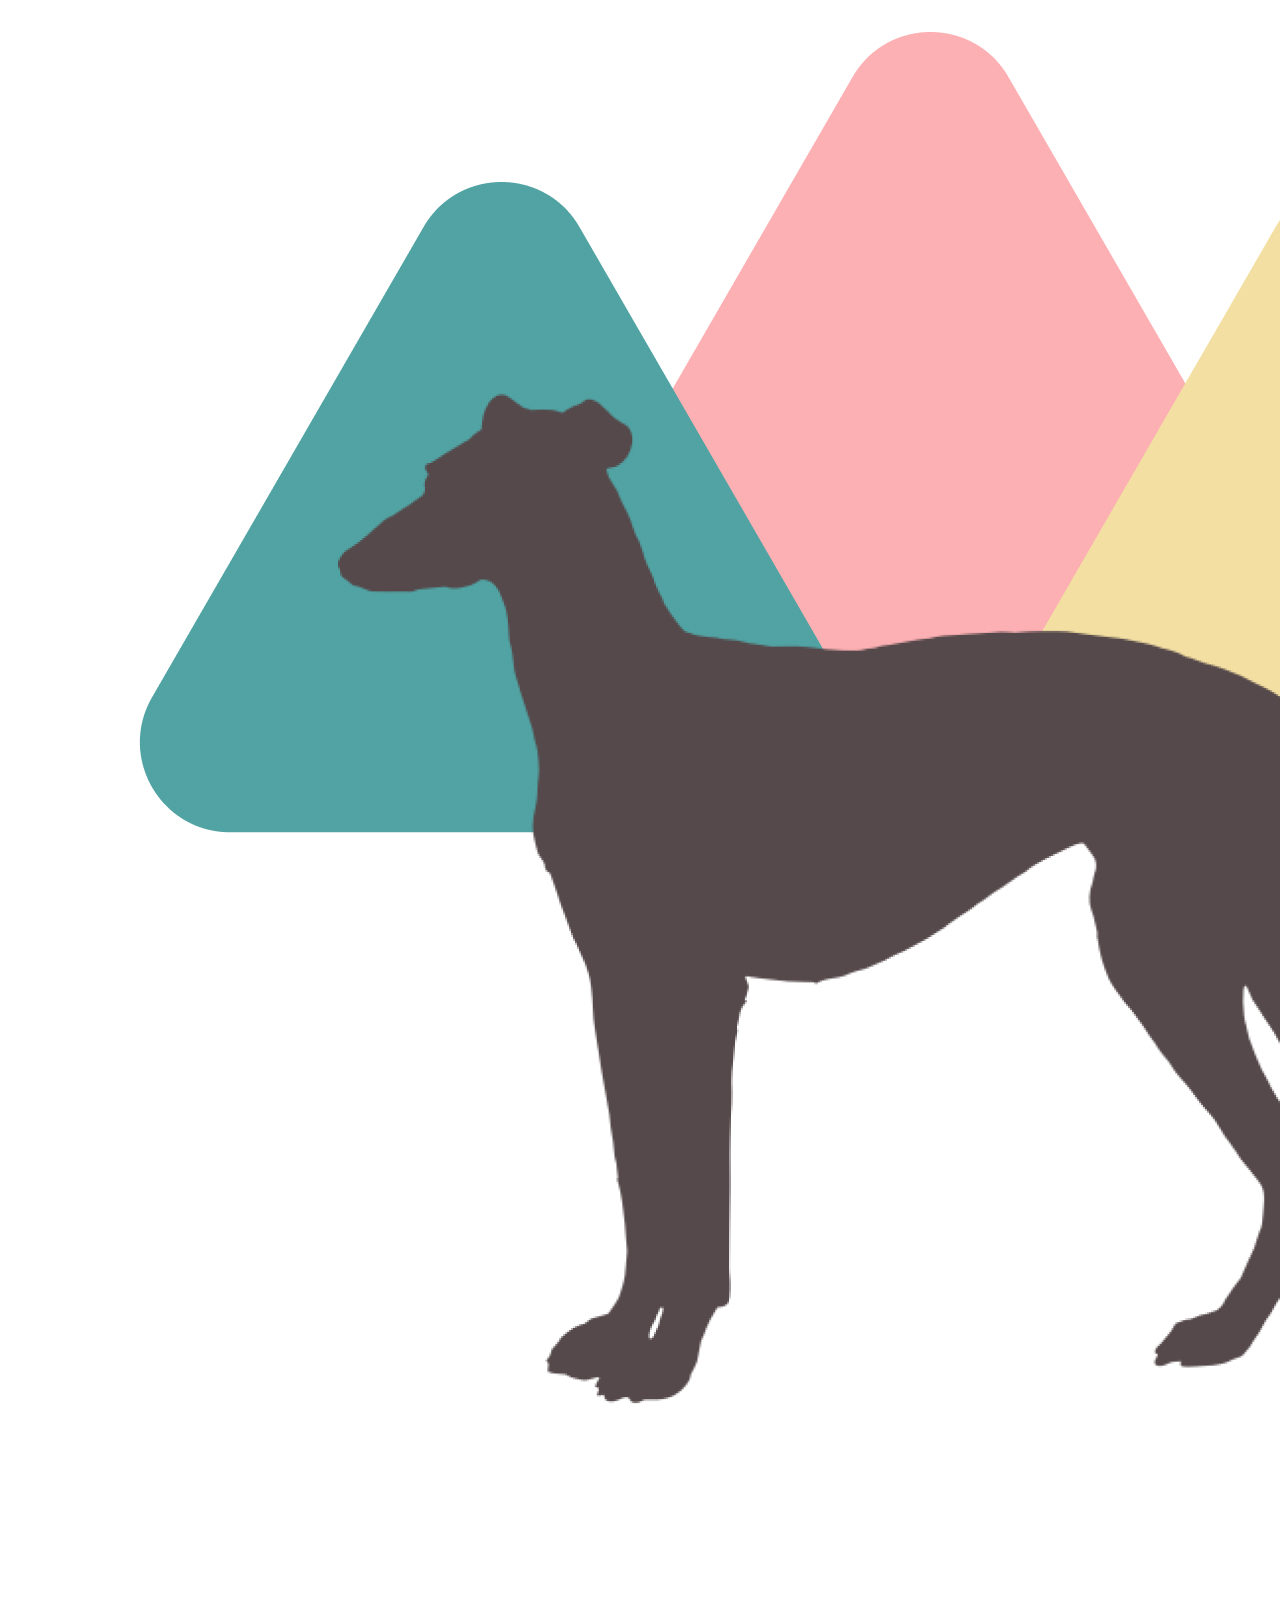
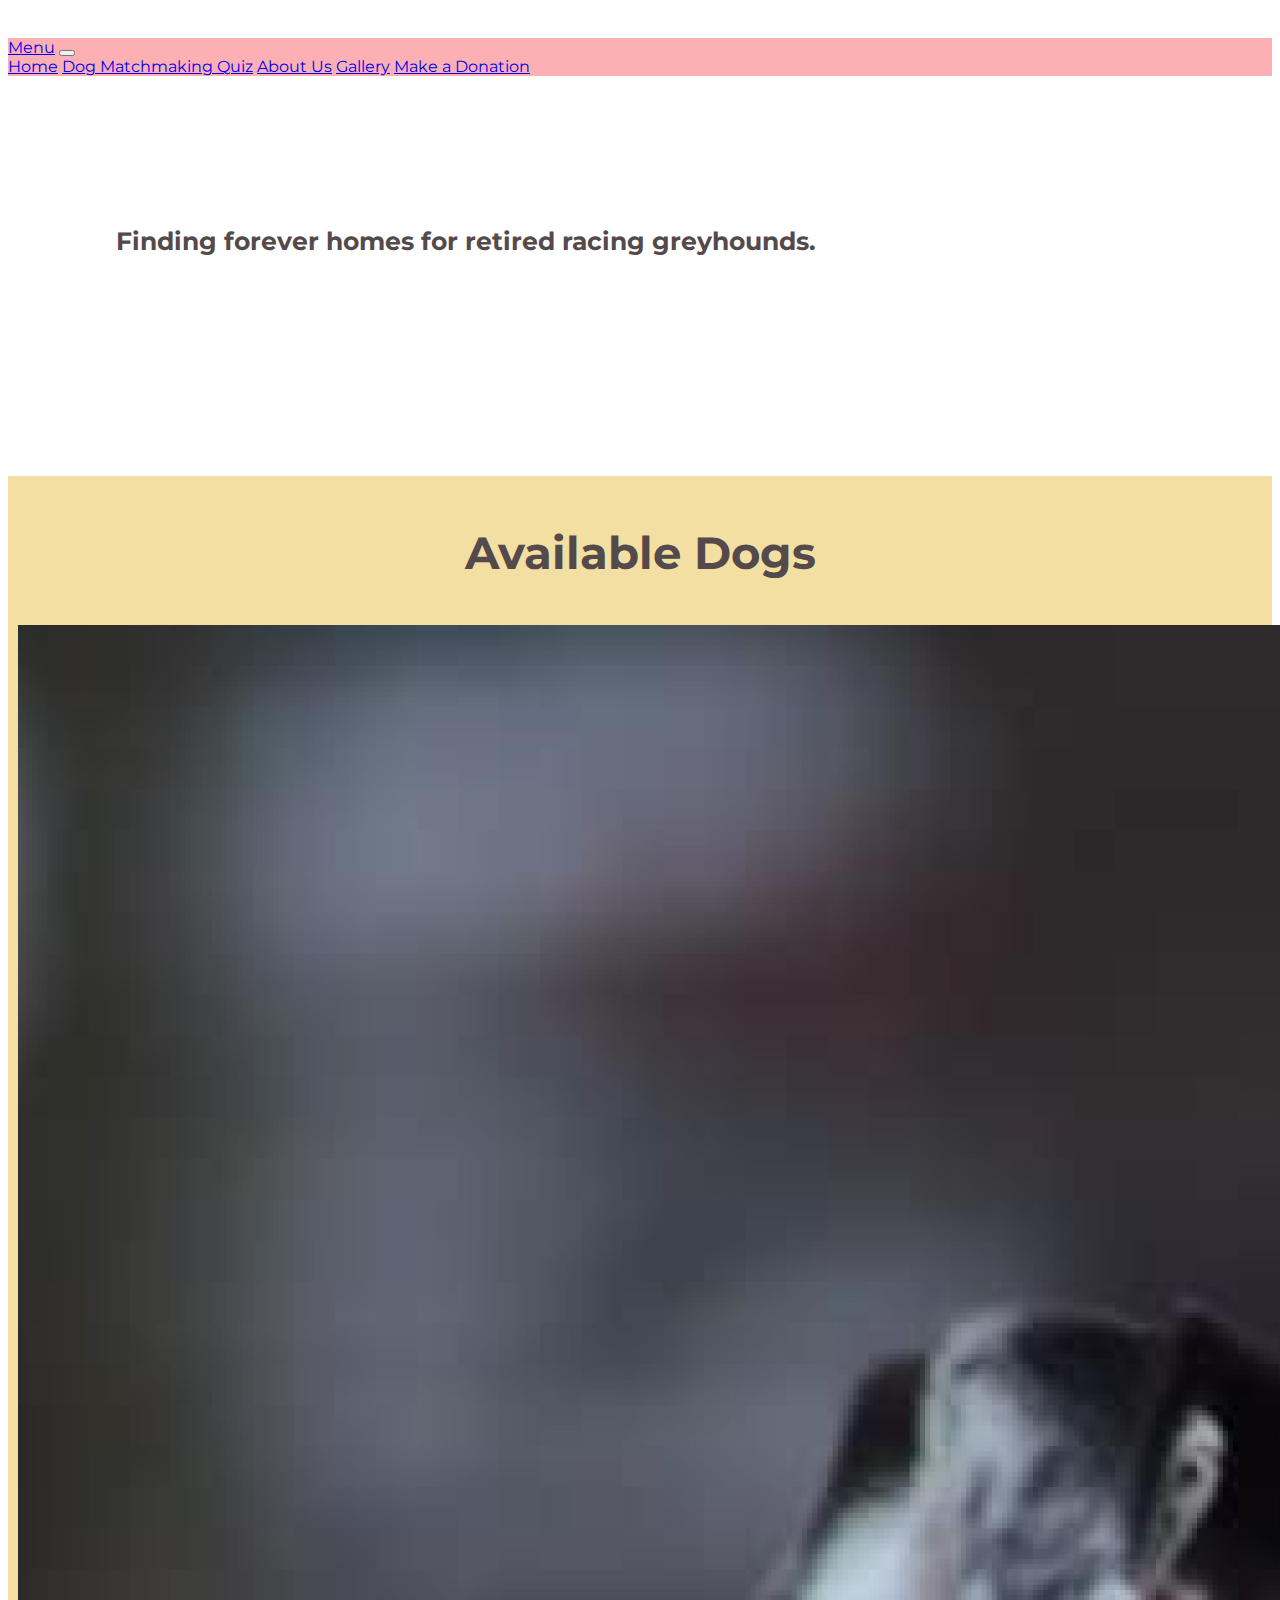
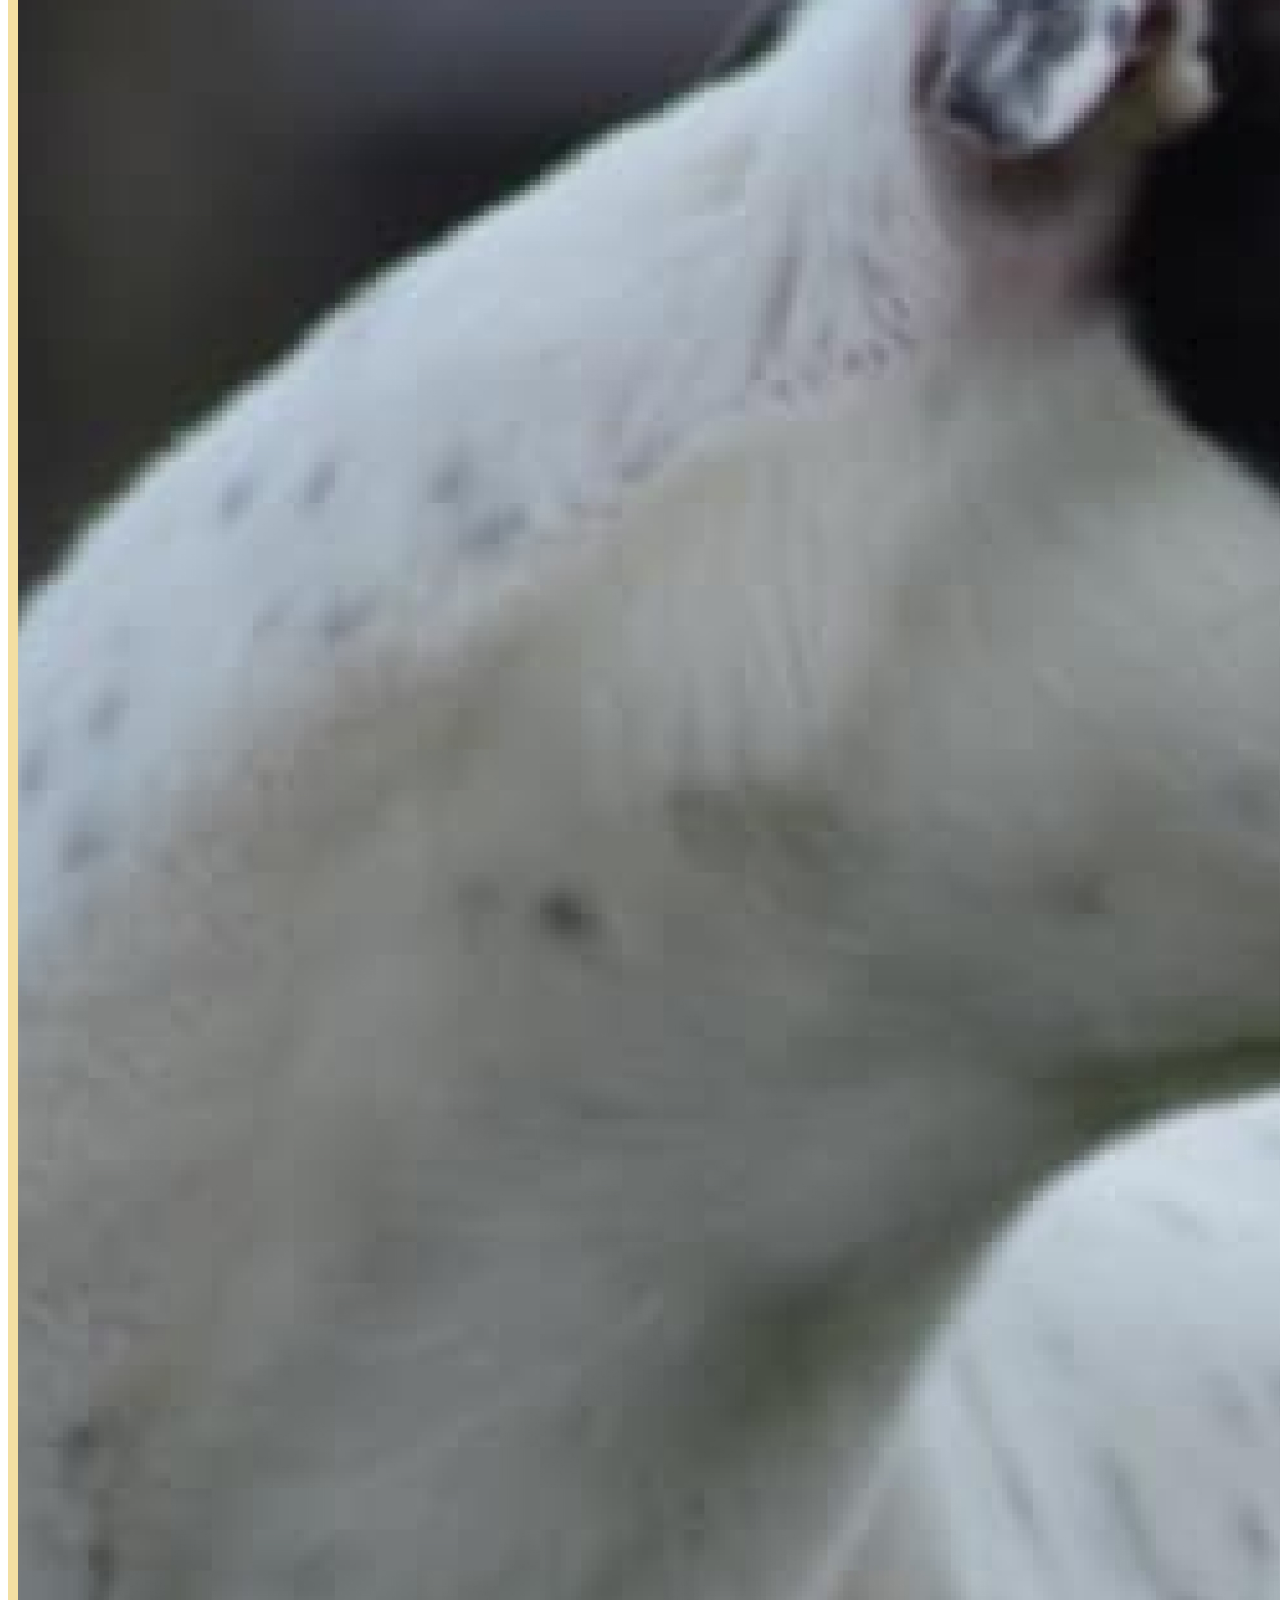
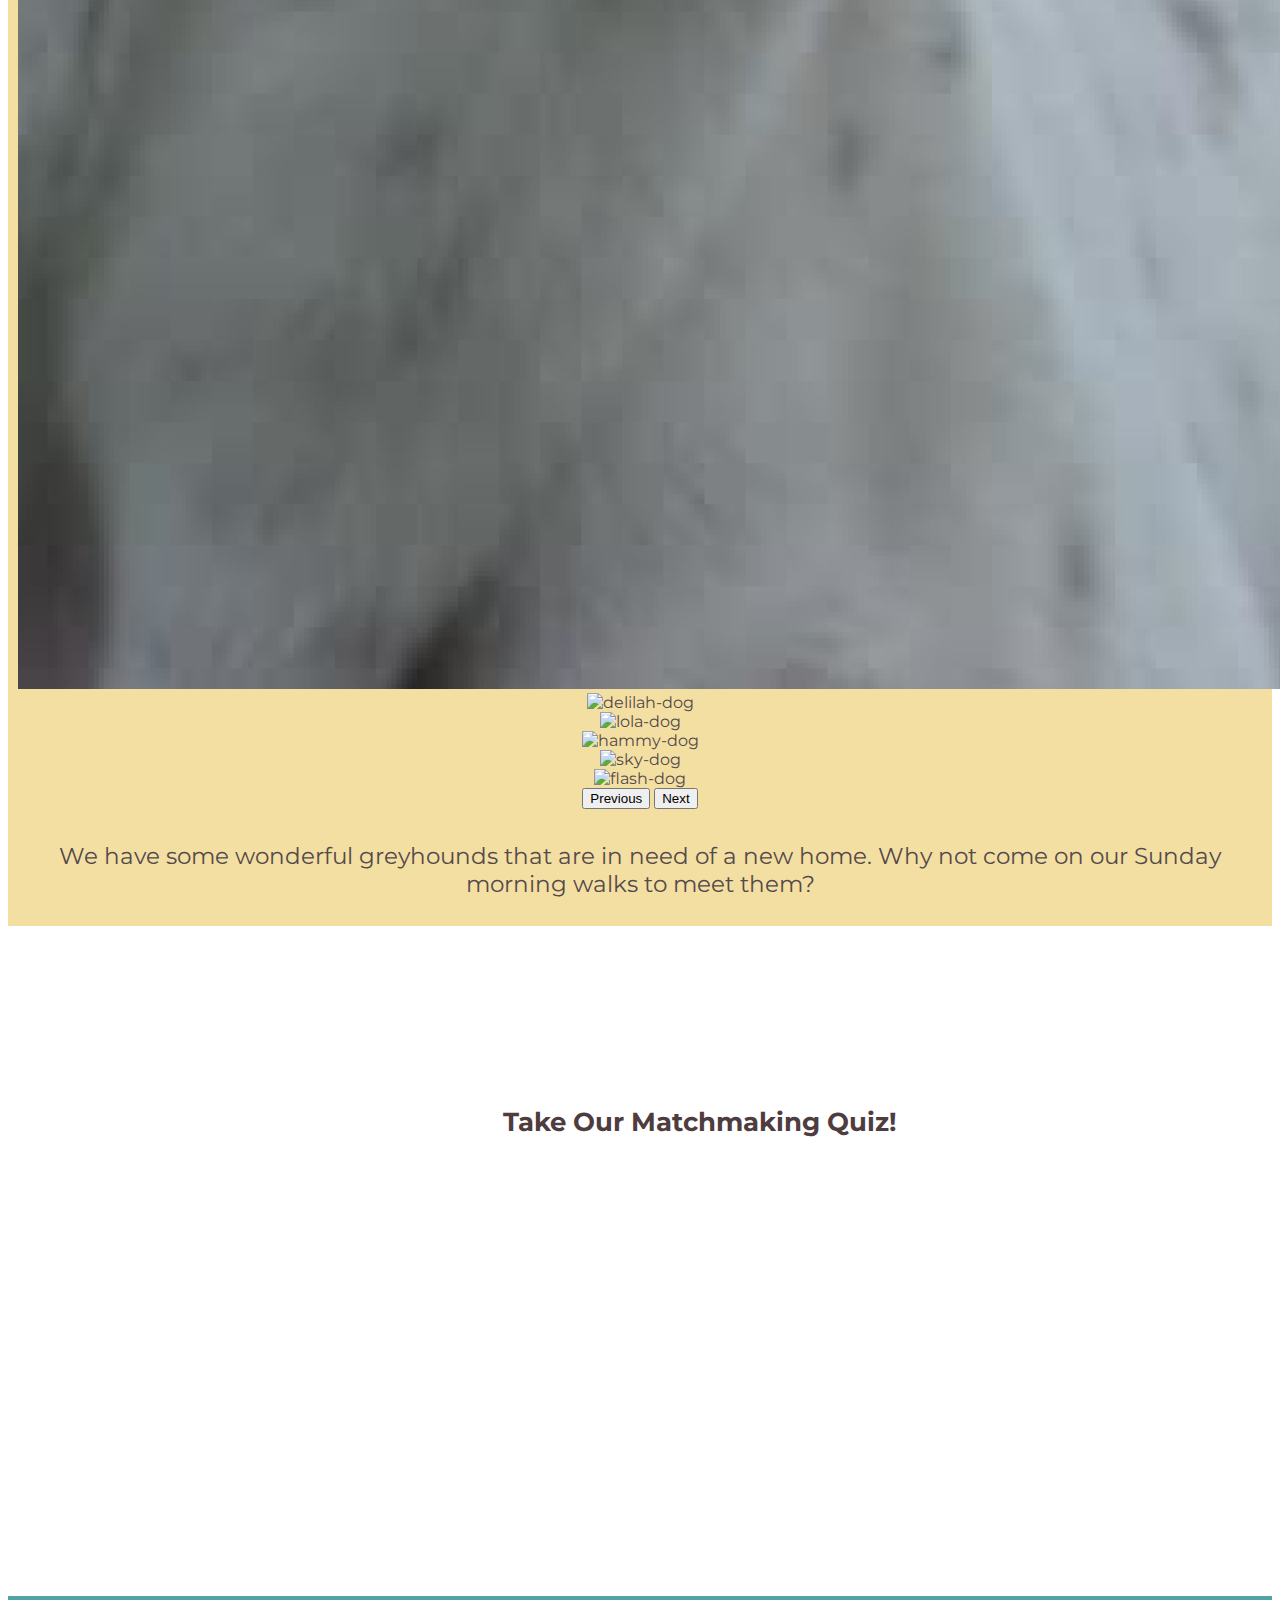
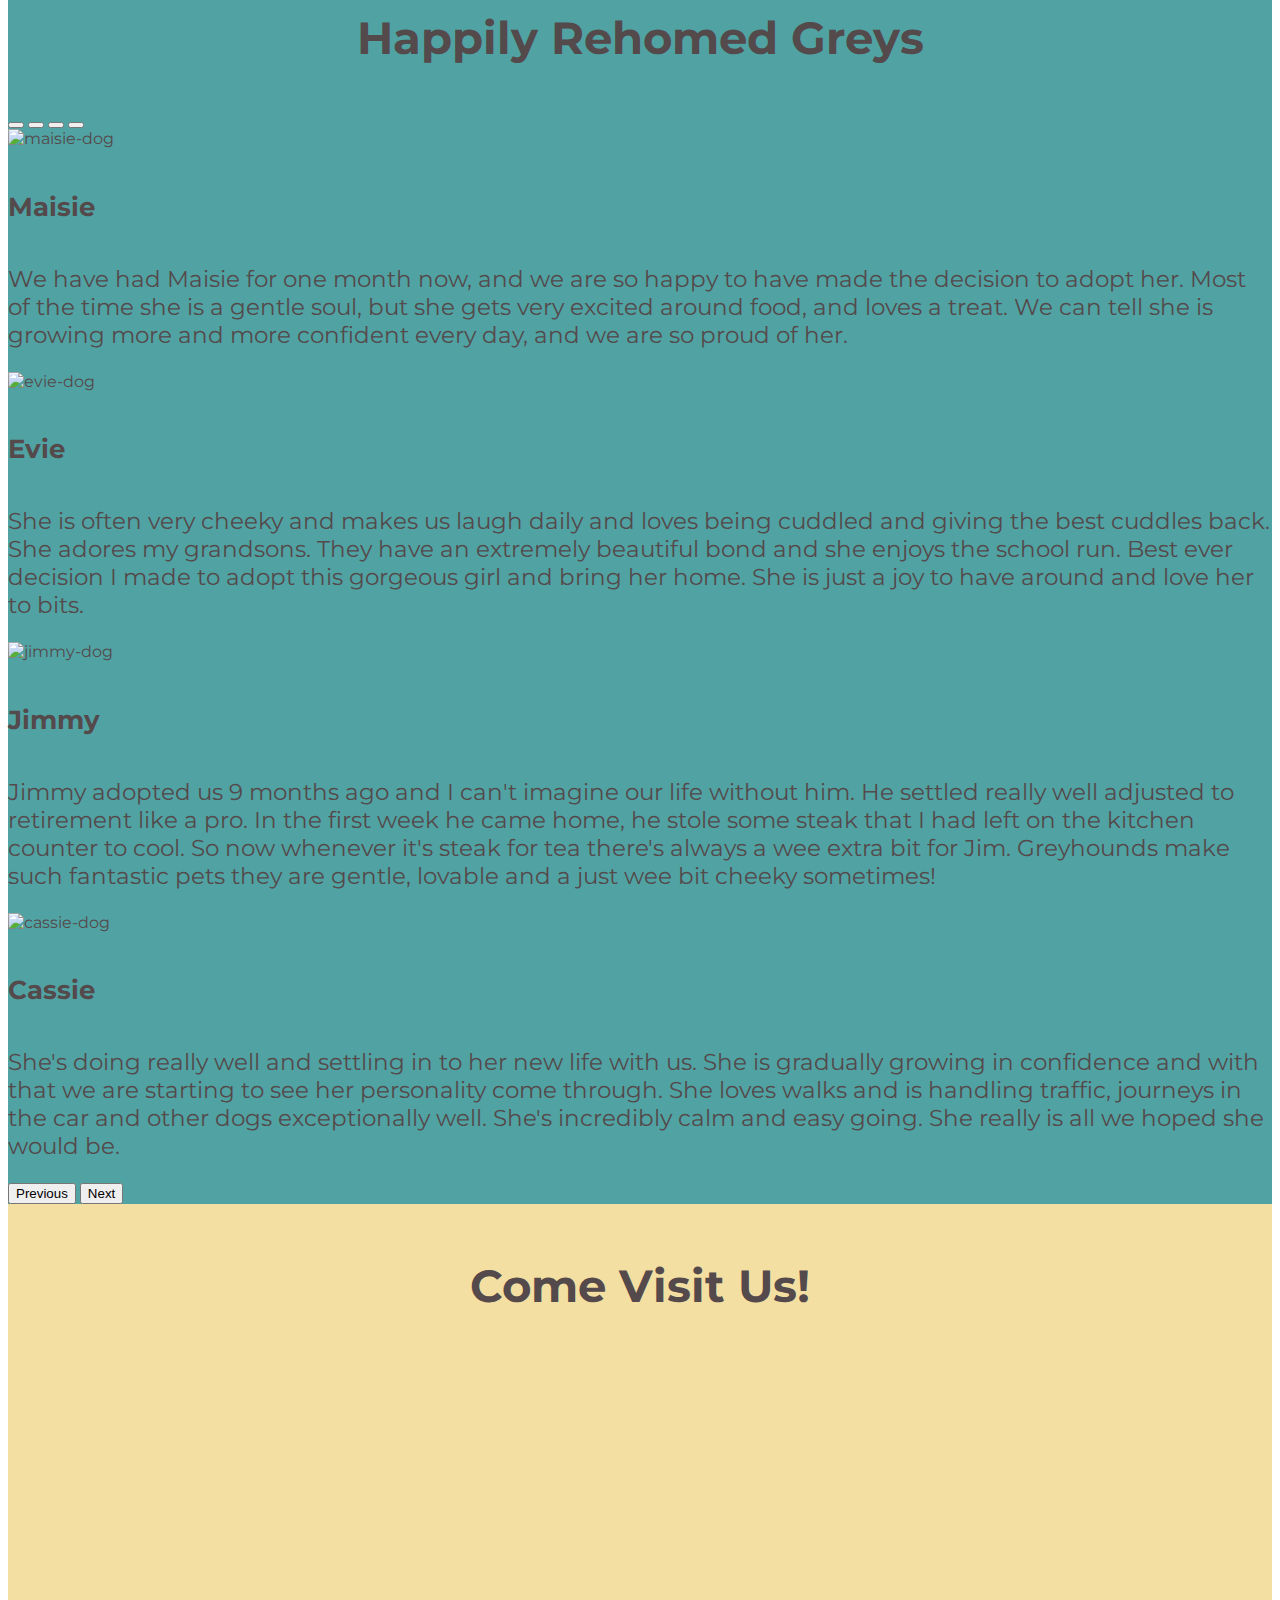
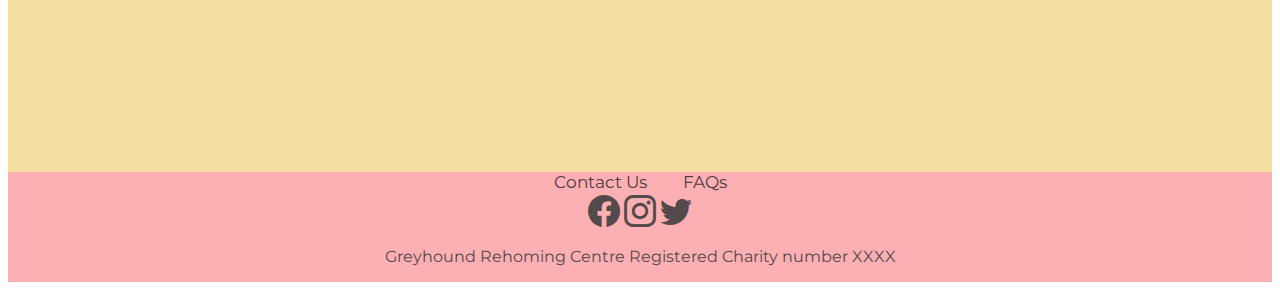
==== commit 535099be: "added logo to top of page" ====
--- a/index.html
+++ b/index.html
@@ -31,6 +31,12 @@
     <link rel="icon" type="image/x-icon" href="src/favicon.ico" />
   </head>
   <body>
+    
+    <div class="logo-section">
+      <img class=greyhoundlogo src="src/Logo-whitebackground.jpg">
+    </div>
+    
+    
     <nav class="navbar navbar-expand-lg navbar-c navbar-light">
       <div class="container-fluid">
         <a class="navbar-brand" href="#">Menu</a>
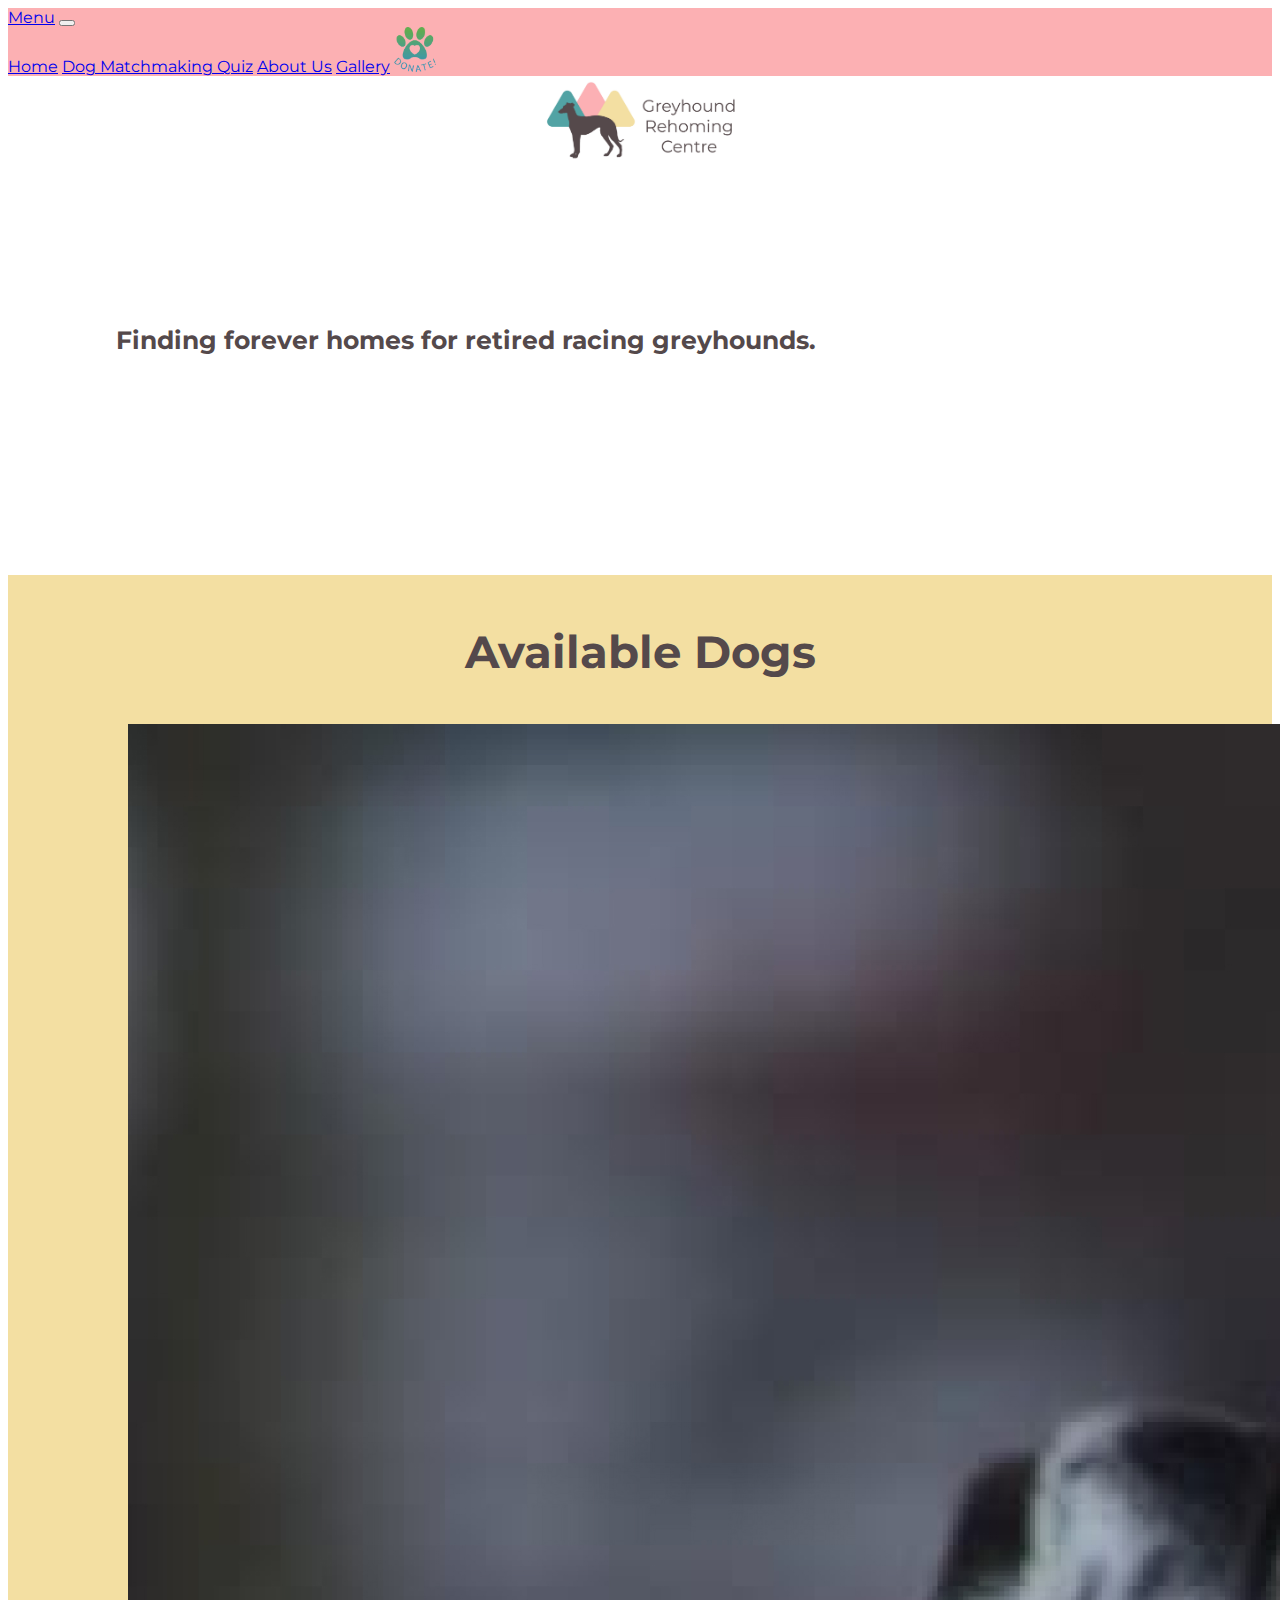
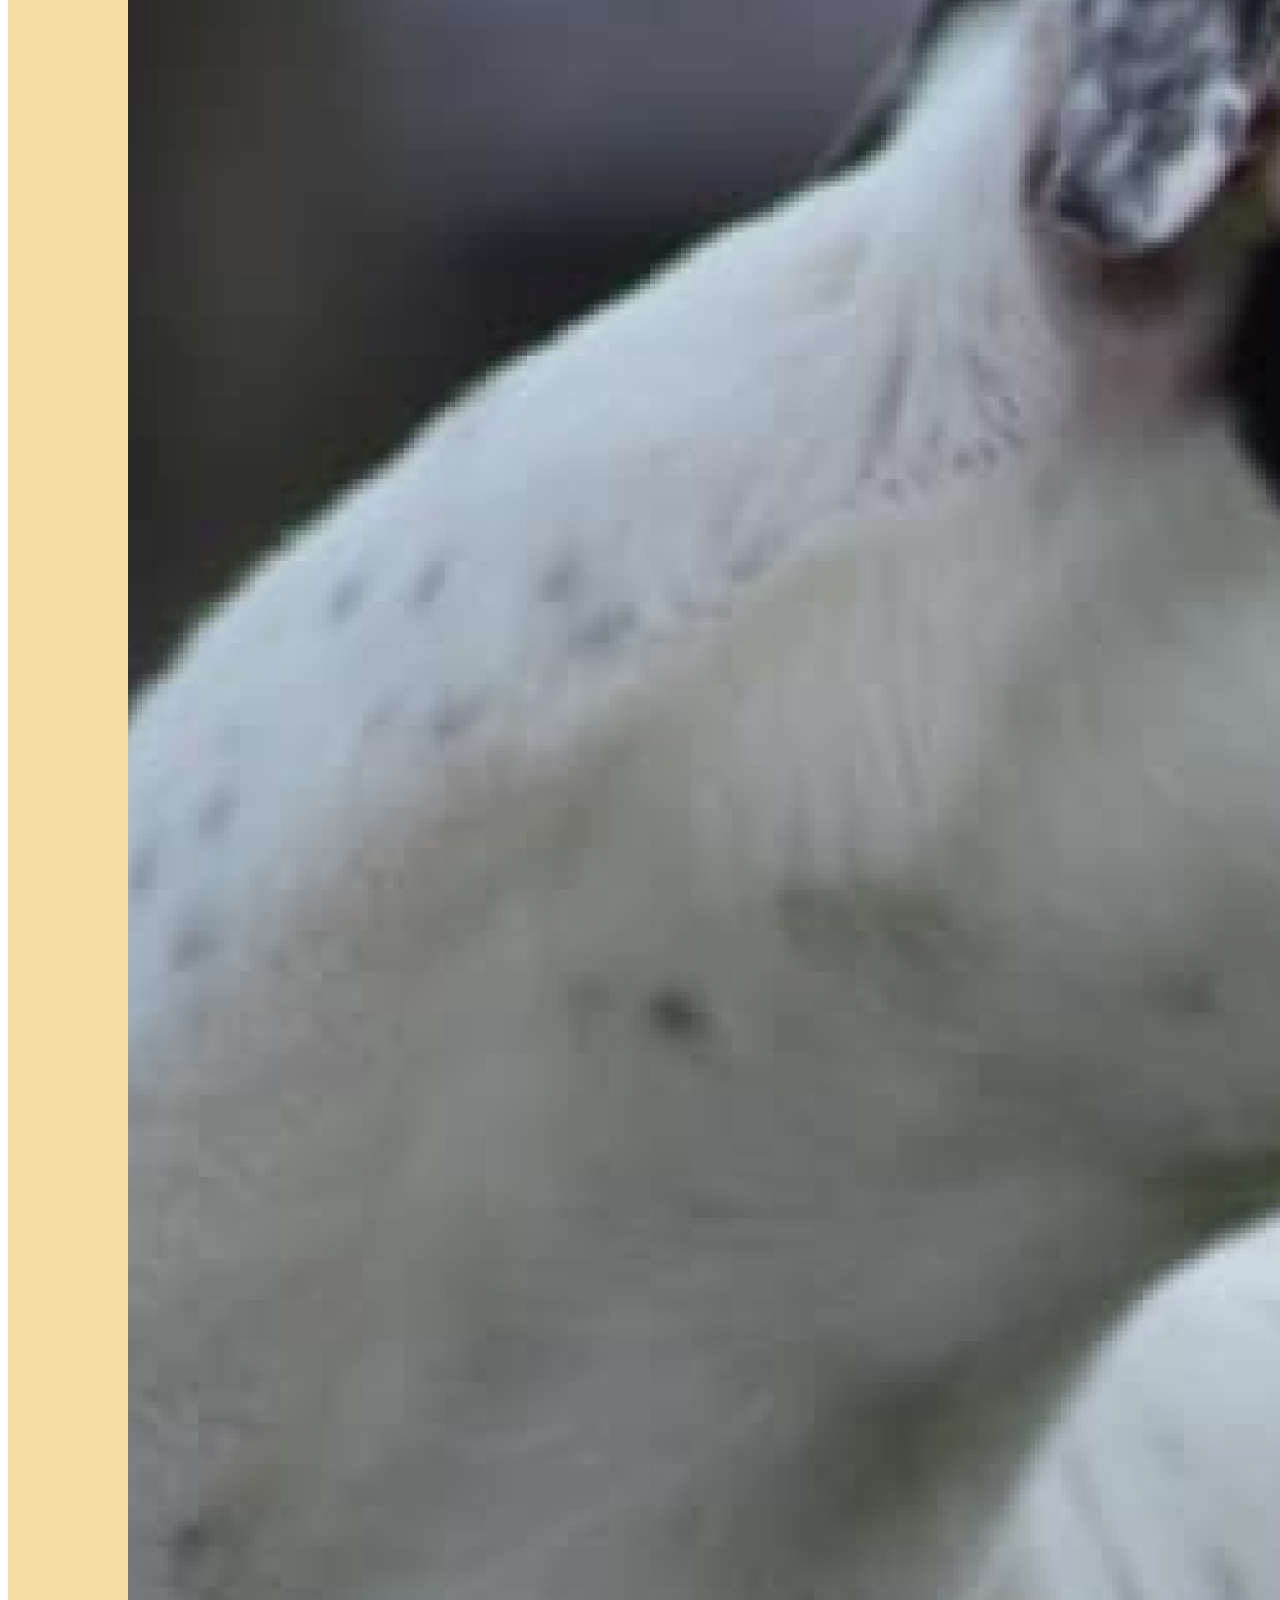
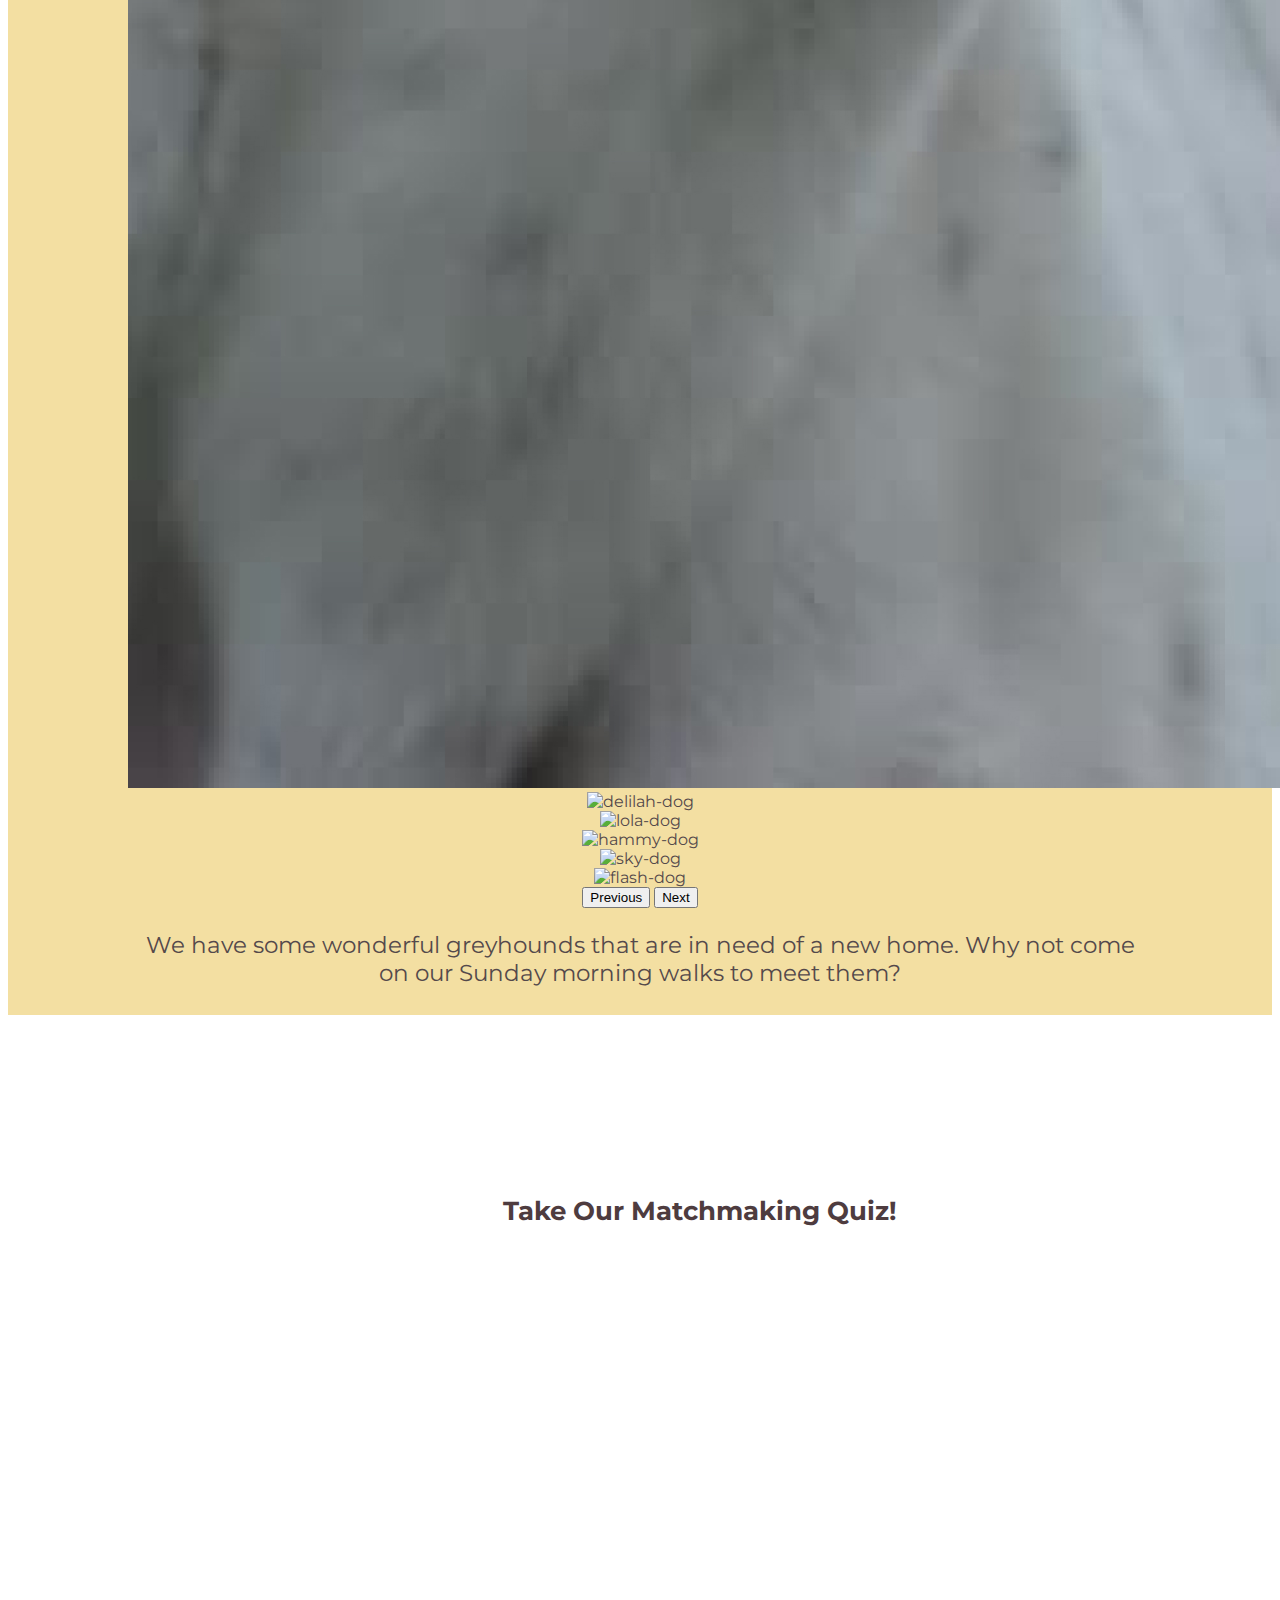
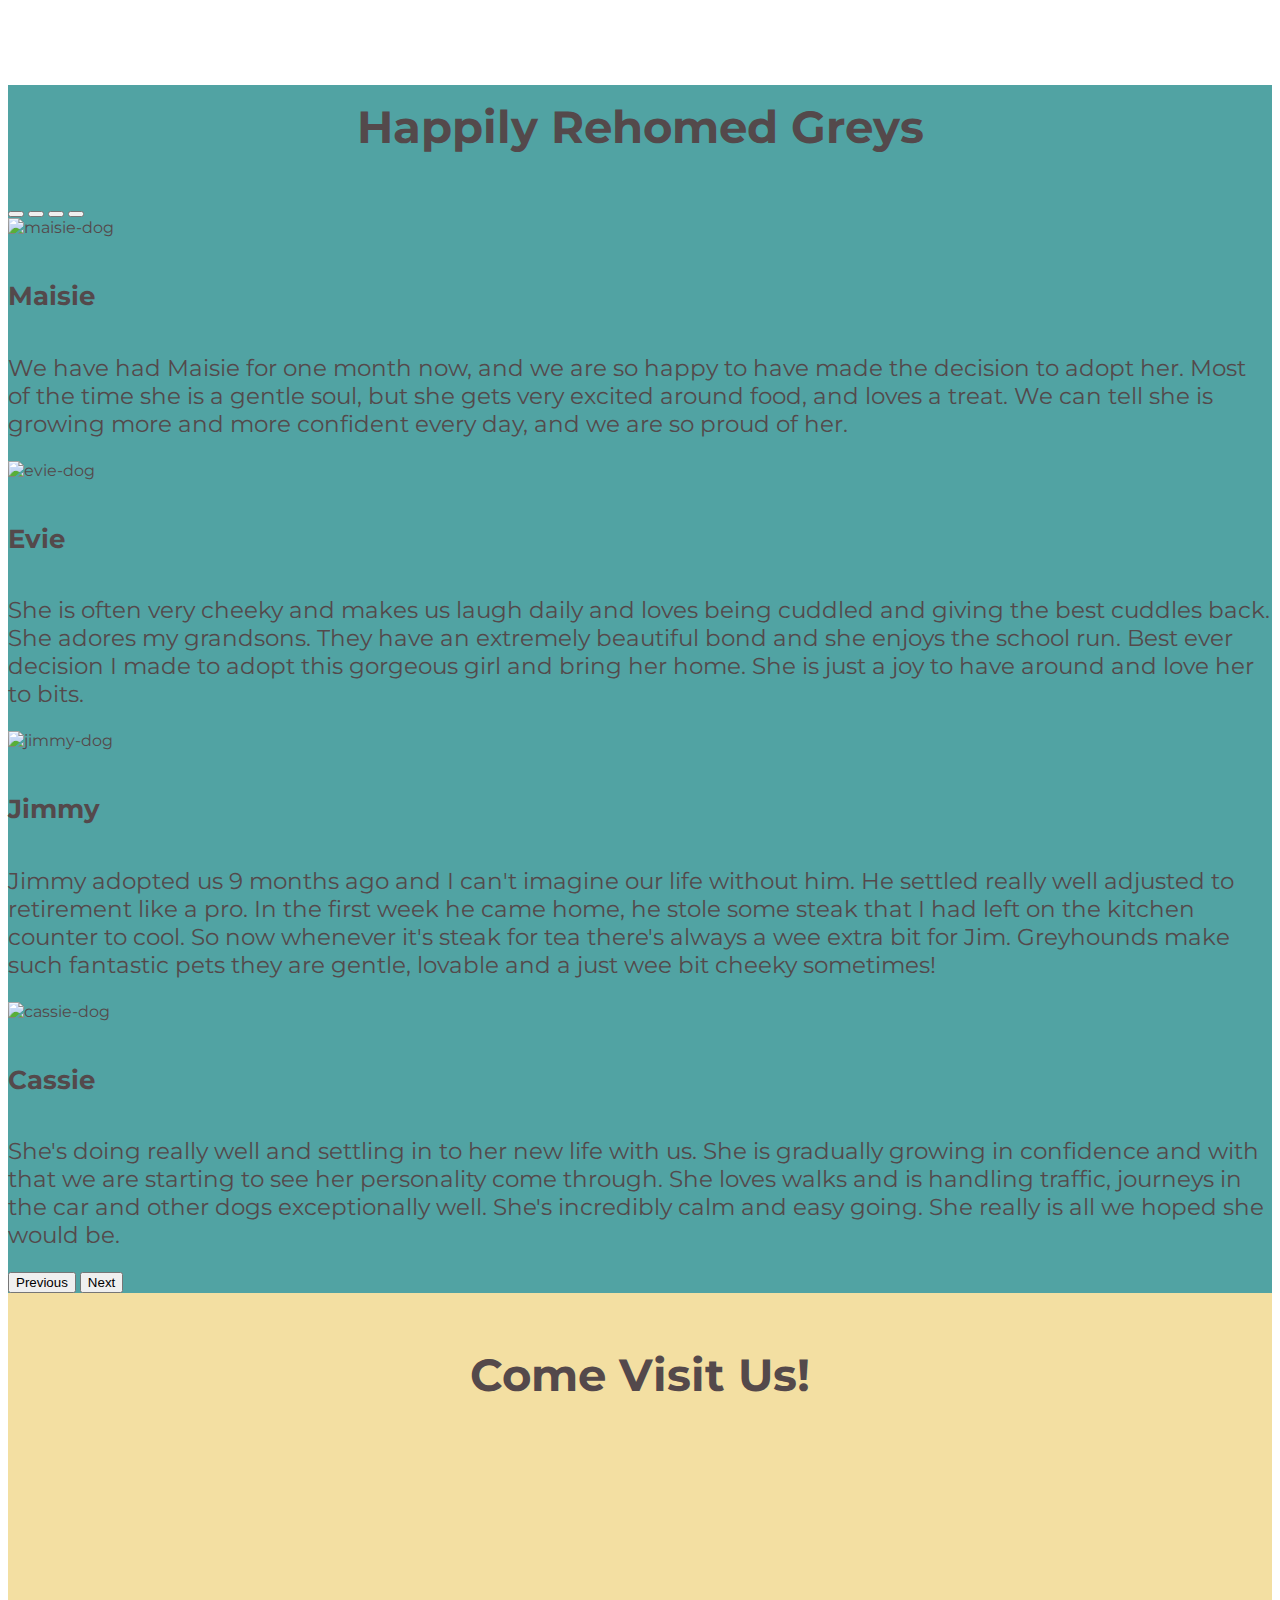
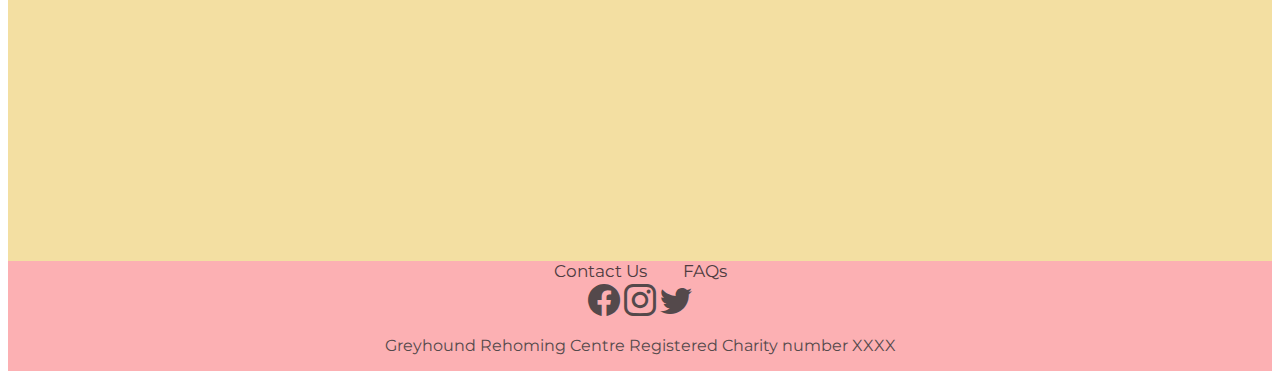
==== commit 5c630602: "image gallery resize" ====
--- a/index.html
+++ b/index.html
@@ -31,12 +31,7 @@
     <link rel="icon" type="image/x-icon" href="src/favicon.ico" />
   </head>
   <body>
-    
-    <div class="logo-section">
-      <img class=greyhoundlogo src="src/Logo-whitebackground.jpg">
-    </div>
-    
-    
+
     <nav class="navbar navbar-expand-lg navbar-c navbar-light">
       <div class="container-fluid">
         <a class="navbar-brand" href="#">Menu</a>
@@ -57,11 +52,17 @@
             <a class="nav-link" href="quiz.html">Dog Matchmaking Quiz</a>
             <a class="nav-link" href="#">About Us</a>
             <a class="nav-link" href="#">Gallery</a>
-            <a class="nav-link" href="#">Make a Donation</a>
+            <a class="nav-link" href="#">
+              <img src="src/donate_button.png" alt="Make a Donation" class="donate-button"></img></a
+            >
           </div>
         </div>
       </div>
     </nav>
+
+    <div class="logo-section">
+      <img class="greyhoundlogo" src="src/Logo-whitebackground.jpg" />
+    </div>
 
     <div>
       <div class="intro">
@@ -70,66 +71,69 @@
         </div>
       </div>
     </div>
-
-    <div class="gallery">
-      <div>
-        <h1 class="title-section">Available Dogs</h1>
-      </div>
-      <div
-        id="carouselGallery"
-        class="carousel slide container-sm"
-        data-bs-ride="carousel"
-      >
-        <div class="carousel-inner">
-          <div class="carousel-item active">
-            <img src="src/Alfie.jpg" class="d-block w-100" alt="alfie-dog" />
-          </div>
-          <div class="carousel-item">
-            <img
-              src="src/Delilah.jpg"
-              class="d-block w-100"
-              alt="delilah-dog"
-            />
-          </div>
-          <div class="carousel-item">
-            <img src="src/Lola.jpg" class="d-block w-100" alt="lola-dog" />
-          </div>
-          <div class="carousel-item">
-            <img src="src/Hammy.jpg" class="d-block w-100" alt="hammy-dog" />
-          </div>
-          <div class="carousel-item">
-            <img src="src/Sky.jpg" class="d-block w-100" alt="sky-dog" />
-          </div>
-          <div class="carousel-item">
-            <img src="src/Flash.jpg" class="d-block w-100" alt="flash-dog" />
-          </div>
-        </div>
-        <button
-          class="carousel-control-prev"
-          type="button"
-          data-bs-target="#carouselGallery"
-          data-bs-slide="prev"
-        >
-          <span class="carousel-control-prev-icon" aria-hidden="true"></span>
-          <span class="visually-hidden">Previous</span>
-        </button>
-        <button
-          class="carousel-control-next"
-          type="button"
-          data-bs-target="#carouselGallery"
-          data-bs-slide="next"
-        >
-          <span class="carousel-control-next-icon" aria-hidden="true"></span>
-          <span class="visually-hidden">Next</span>
-        </button>
-      </div>
-    </div>
-    <div class="gallery">
-      <p class="card-text">
-        We have some wonderful greyhounds that are in need of a new home. Why
-        not come on our Sunday morning walks to meet them?
-      </p>
-    </div>
+    <div class="gallery-container container-fluid">
+        <div class="gallery">
+          <div>
+            <h1 class="title-section">Available Dogs</h1>
+          </div>
+          <div
+            id="carouselGallery"
+            class="carousel slide container-sm"
+            data-bs-ride="carousel"
+          >
+            <div class="carousel-inner">
+              <div class="carousel-item active">
+                <img src="src/Alfie.jpg" class="d-block w-100" alt="alfie-dog" />
+              </div>
+              <div class="carousel-item">
+                <img
+                  src="src/Delilah.jpg"
+                  class="d-block w-100"
+                  alt="delilah-dog"
+                />
+              </div>
+              <div class="carousel-item">
+                <img src="src/Lola.jpg" class="d-block w-100" alt="lola-dog" />
+              </div>
+              <div class="carousel-item">
+                <img src="src/Hammy.jpg" class="d-block w-100" alt="hammy-dog" />
+              </div>
+              <div class="carousel-item">
+                <img src="src/Sky.jpg" class="d-block w-100" alt="sky-dog" />
+              </div>
+              <div class="carousel-item">
+                <img src="src/Flash.jpg" class="d-block w-100" alt="flash-dog" />
+              </div>
+            </div>
+            <button
+              class="carousel-control-prev"
+              type="button"
+              data-bs-target="#carouselGallery"
+              data-bs-slide="prev"
+            >
+              <span class="carousel-control-prev-icon" aria-hidden="true"></span>
+              <span class="visually-hidden">Previous</span>
+            </button>
+            <button
+              class="carousel-control-next"
+              type="button"
+              data-bs-target="#carouselGallery"
+              data-bs-slide="next"
+            >
+              <span class="carousel-control-next-icon" aria-hidden="true"></span>
+              <span class="visually-hidden">Next</span>
+            </button>
+          </div>
+
+
+          <p class="card-text">
+            We have some wonderful greyhounds that are in need of a new home. Why
+            not come on our Sunday morning walks to meet them?
+          </p>
+
+      </div>
+    </div>
+    
 
     <div class="quiz">
       <a href="quiz.html">Take Our Matchmaking Quiz!</a>
--- a/main.css
+++ b/main.css
@@ -16,6 +16,18 @@
   color: #54494b;
   font-size: 4vw;
   font-weight: bold;
+}
+
+.donate-button {
+  height: 45px;
+  width: auto;
+}
+
+.navbar-nav {
+  align-items: center;
+}
+.navbar-brand {
+  align-items: center;
 }
 
 .footer {
@@ -43,6 +55,18 @@
   padding-bottom: 5px;
   padding-left: 10px;
   padding-right: 10px;
+  width: 100vw !important;
+}
+
+.gallery-container {
+  background-color: #f3dfa2;
+  display: flex;
+  justify-content: center;
+}
+
+.greyhoundlogo {
+  max-width: 100%;
+  max-height: 100%;
 }
 
 .image-container {
@@ -74,6 +98,14 @@
   margin-left: 10px;
   margin-top: 5px;
   font-weight: bold;
+}
+
+.logo-section {
+  max-width: 150px;
+  max-height: 150px;
+  display: block;
+  margin-left: auto;
+  margin-right: auto;
 }
 
 .map {
@@ -164,6 +196,12 @@
     font-weight: bold;
   }
 
+  .logo-section {
+    max-width: 200px;
+    max-height: 200px;
+    padding-top: 5px;
+  }
+
   .quiz {
     background-image: url("src/quiz_background_desktop.jpg");
     background-size: cover;
@@ -185,4 +223,8 @@
     padding-bottom: 15px;
     color: #54494b !important;
   }
-}
+
+  .gallery {
+    width: 80vw !important;
+  }
+}
